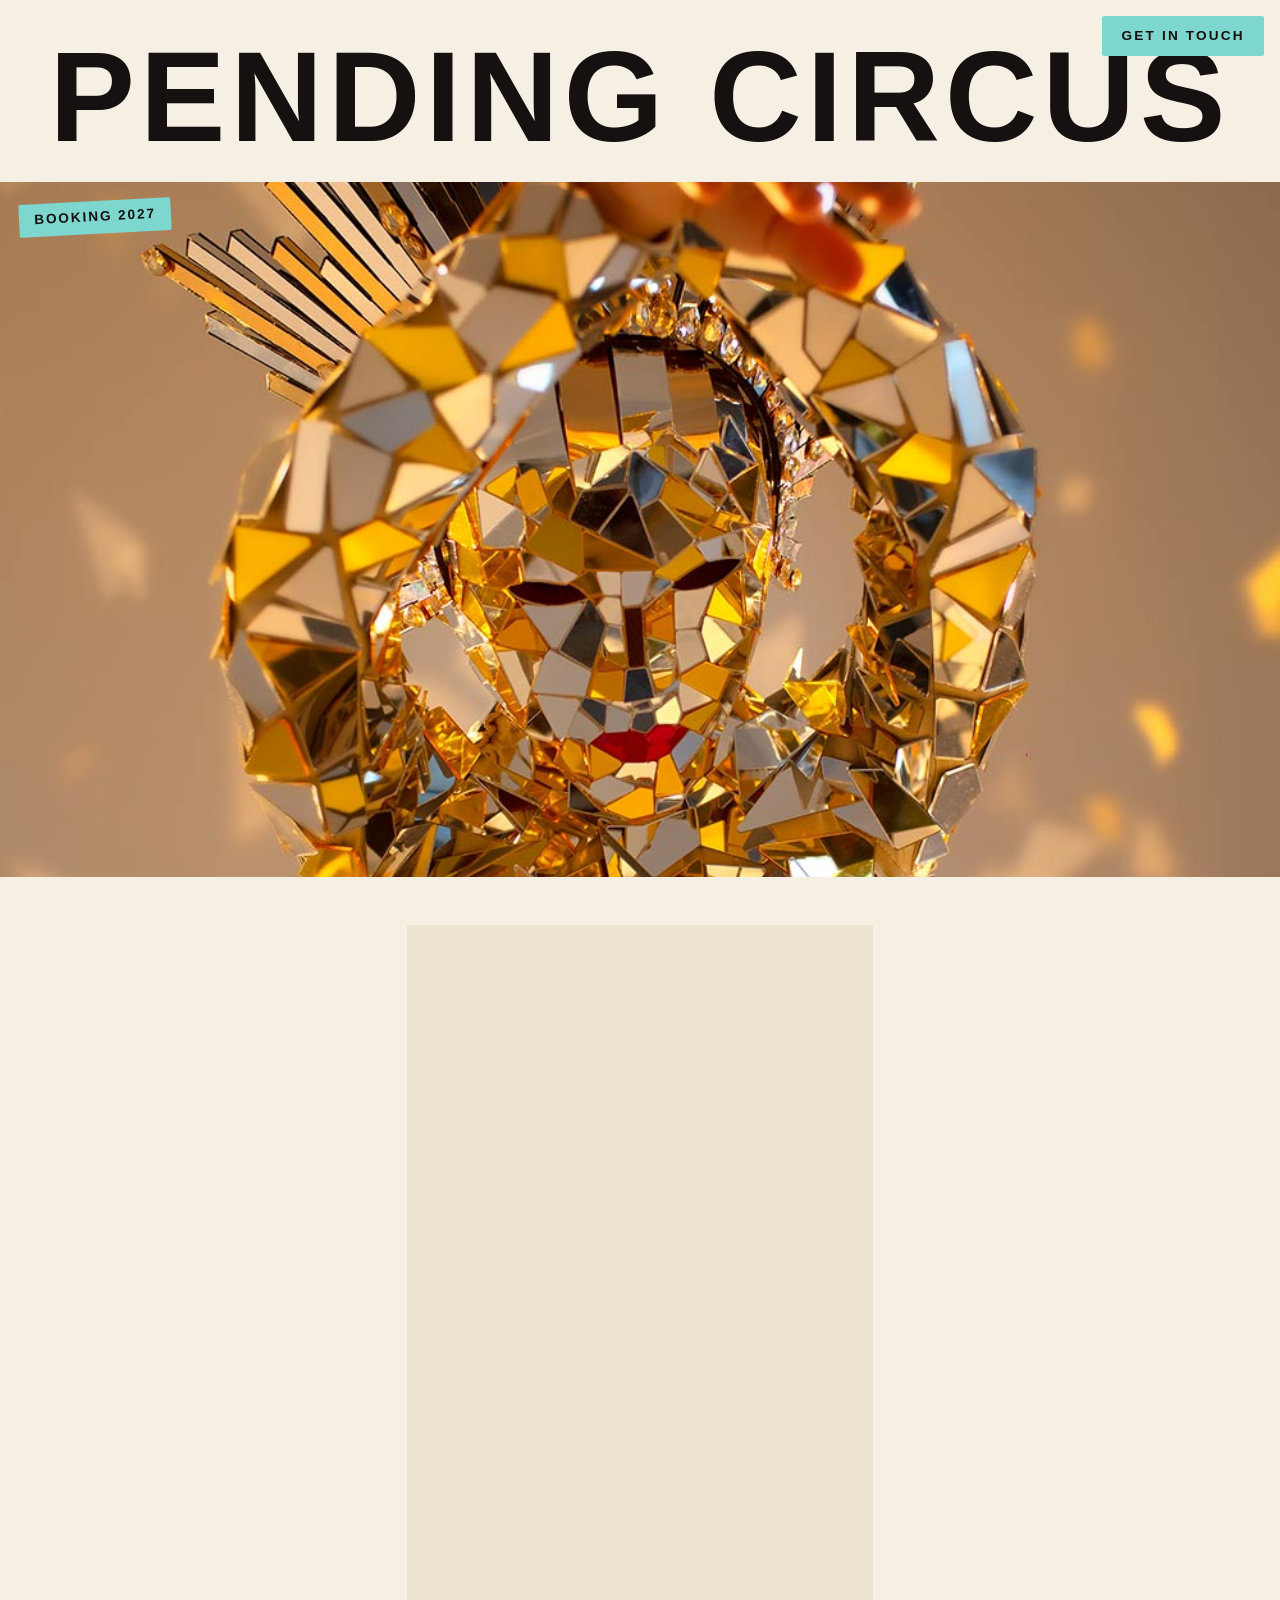
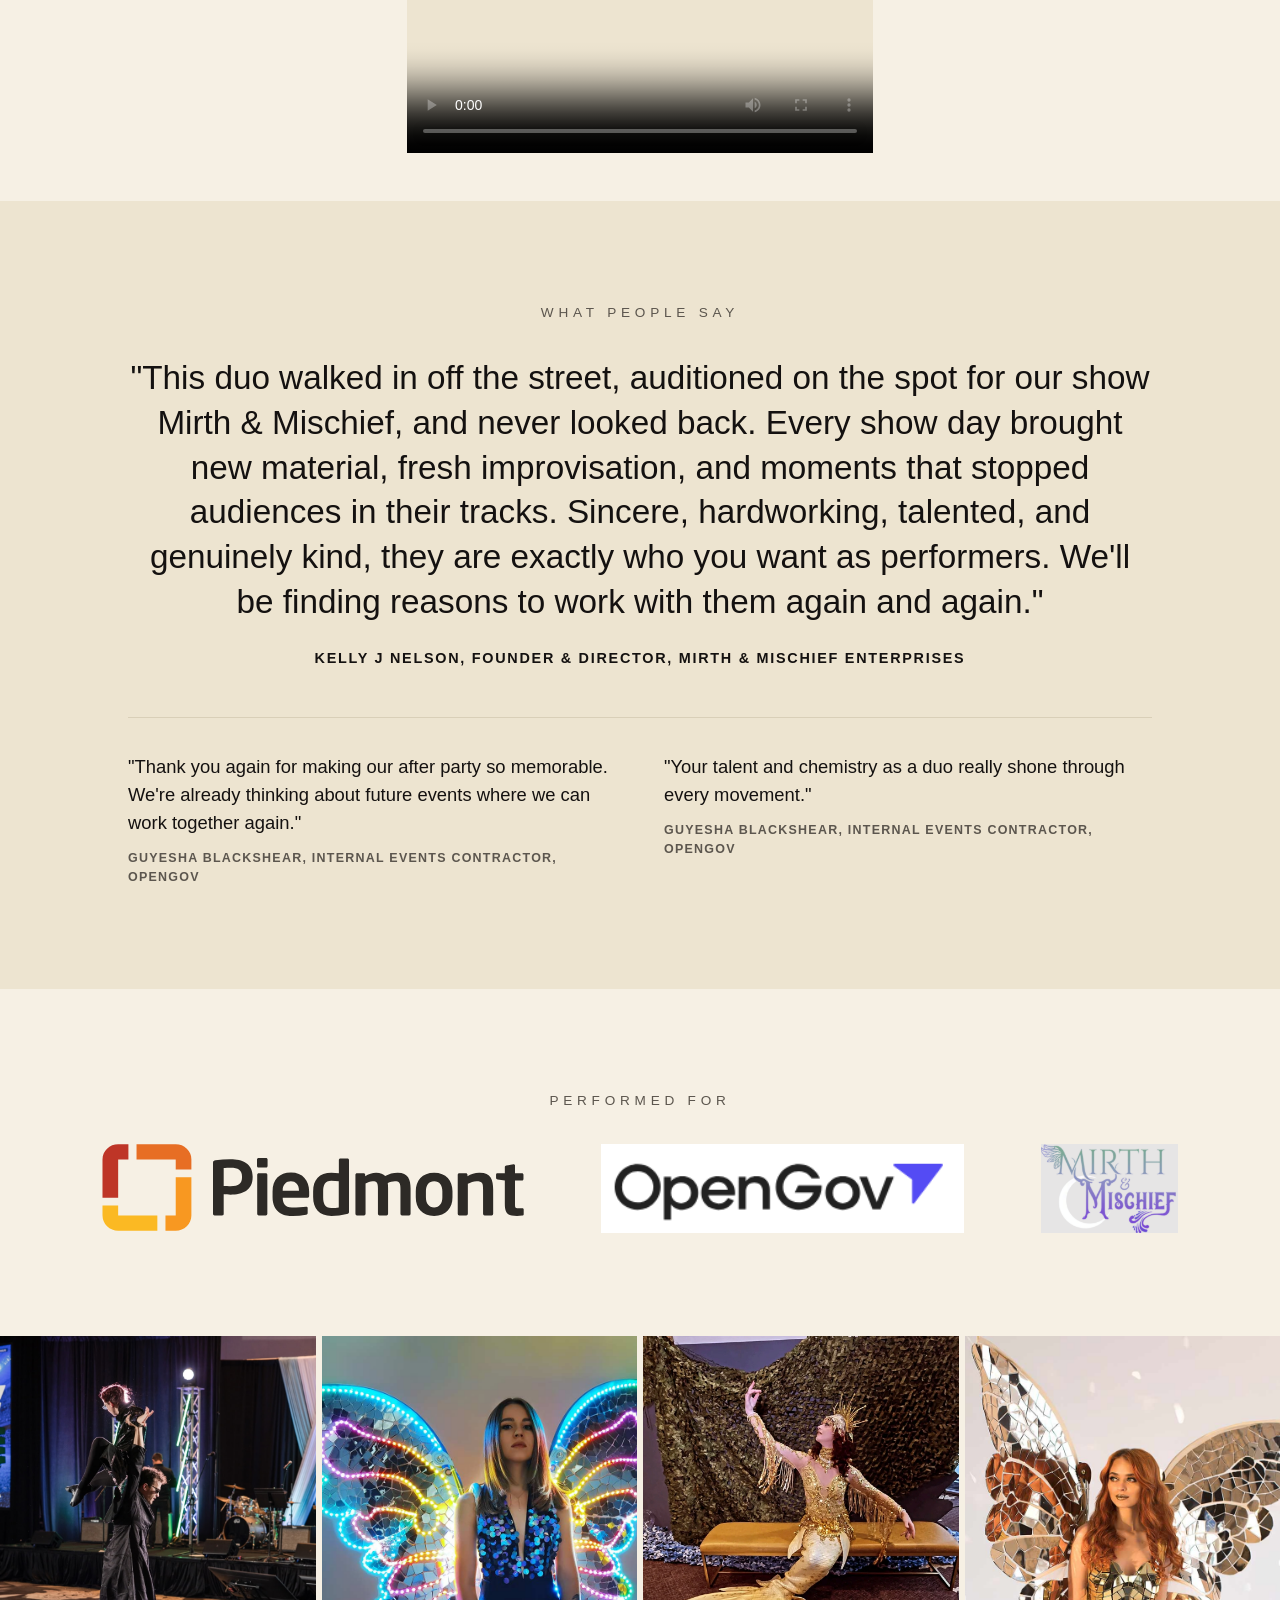
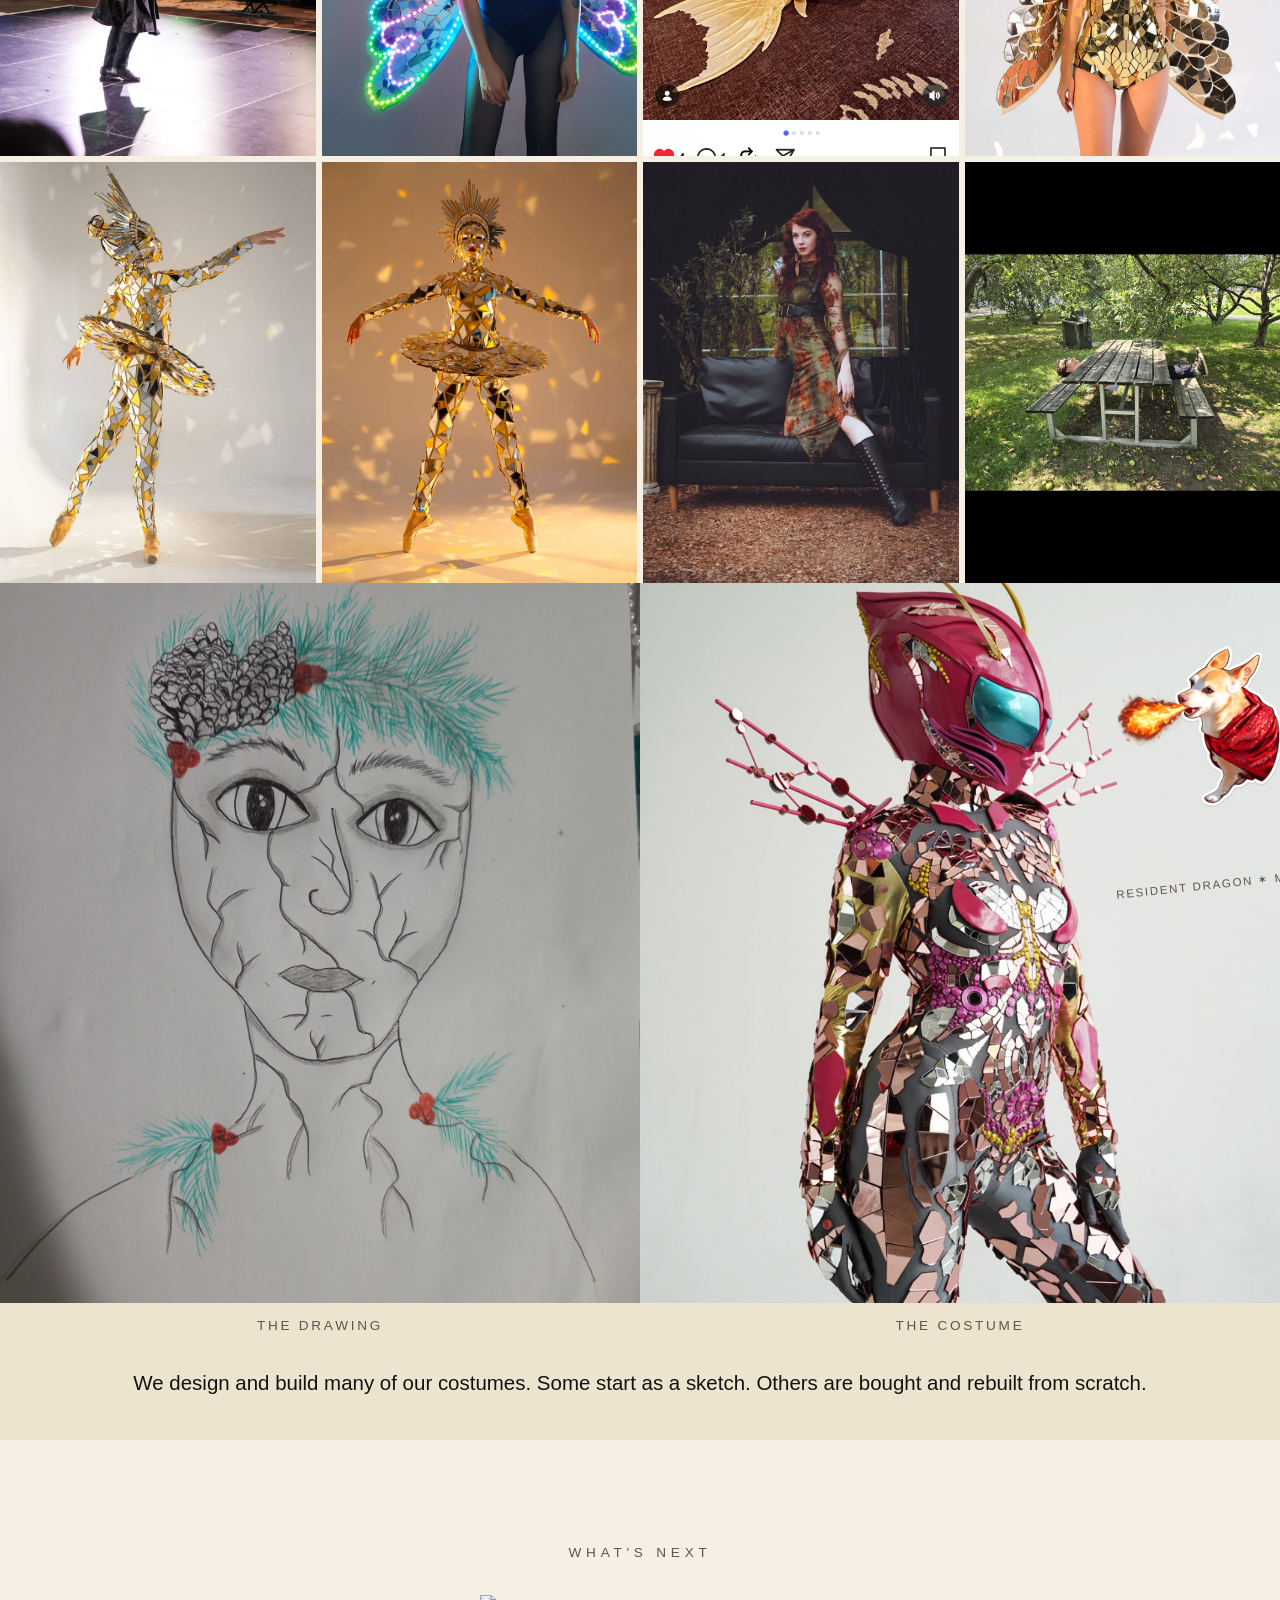
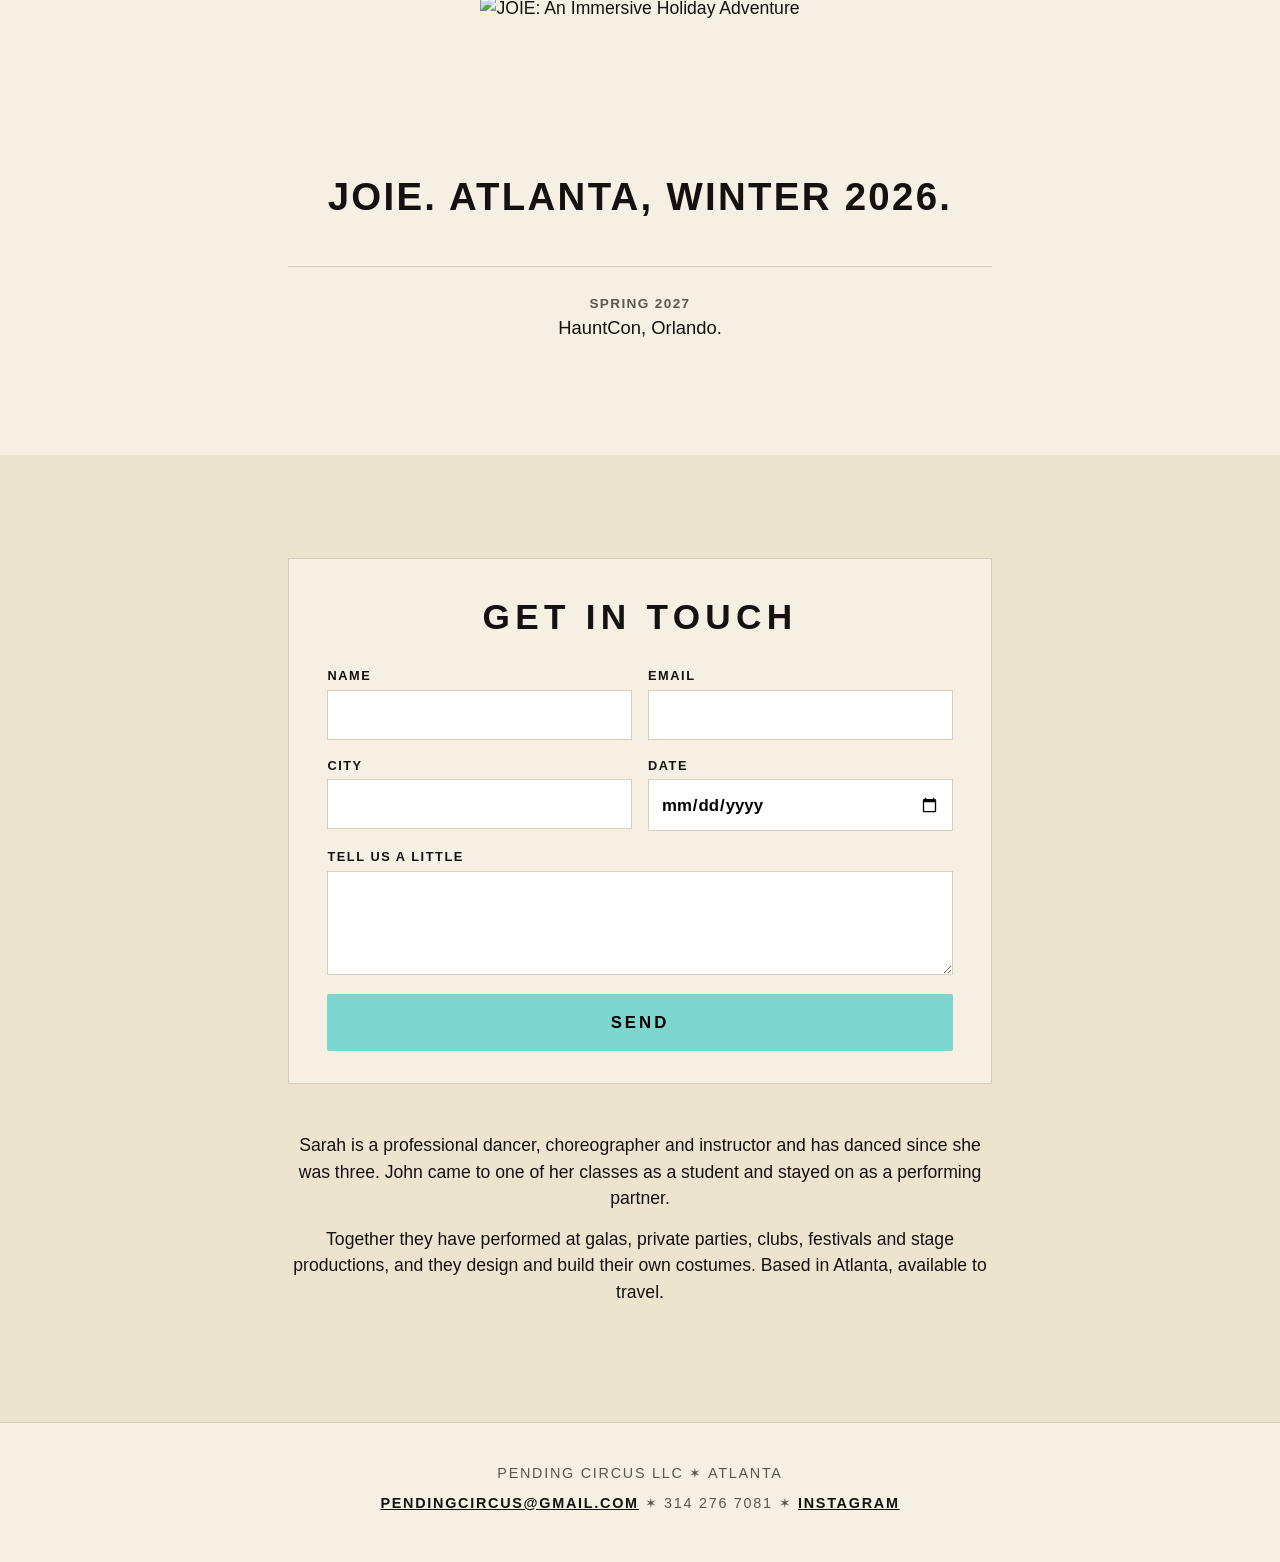
==== index.html @ 5e8f2eba "Add the hero video" ====
<!DOCTYPE html>
<html lang="en">
<head>
  <meta charset="UTF-8" />
  <meta name="viewport" content="width=device-width, initial-scale=1.0" />
  <title>Pending Circus · Atlanta</title>
  <!-- REPLACES index.html at the repo root.
       BEFORE PUSHING:
         1. Save the JOIE logo into media/joie-logo.png (CSP blocks hotlinking). If SVG, change the one <img src>.
         2. INSTAGRAM-HANDLE in the footer is still a placeholder.
         3. media/san-jose-staircase.mp4 is REPLACED by the 3 MB re-encode in this folder. Copy it and staircase-poster.jpg into media/.
         4. When the reel is cut, search CLIP and swap the src and poster.
       Gallery photos are all swappable; fierce-sarah and montreal-table were picked by orientation, not by eye. -->
  <meta name="description" content="Pending Circus. A performance duo in Atlanta." />
  <meta name="theme-color" content="#F6F0E4" />
  <meta http-equiv="Content-Security-Policy" content="default-src 'self'; style-src 'self' 'unsafe-inline' https://fonts.googleapis.com; font-src 'self' https://fonts.gstatic.com; img-src 'self' data:; media-src 'self'; script-src 'self' 'unsafe-inline'; connect-src https://formspree.io; form-action https://formspree.io; frame-ancestors 'none'; base-uri 'self'" />
  <link rel="preconnect" href="https://fonts.googleapis.com" />
  <link rel="preconnect" href="https://fonts.gstatic.com" crossorigin />
  <link rel="stylesheet" href="https://fonts.googleapis.com/css2?family=Oswald:wght@400;500;600;700&display=swap" />
  <style>
    :root{--paper:#F6F0E4;--paper-2:#EDE4D0;--line:#D9CFB8;--ink:#141110;--muted:#5C564E;--teal:#7ED7CF}
    *{box-sizing:border-box;margin:0;padding:0}
    @media (prefers-reduced-motion: reduce){*{animation:none!important;transition:none!important}}
    html{scroll-behavior:smooth;background:var(--paper)}
    @media (prefers-reduced-motion: reduce){html{scroll-behavior:auto}}
    body{background:var(--paper);color:var(--ink);font-family:"Oswald","Arial Narrow",Arial,sans-serif;line-height:1.5;font-size:1.1rem;overflow-x:hidden}
    img,video{max-width:100%;display:block}
    a{color:var(--ink)}
    :focus-visible{outline:3px solid var(--teal);outline-offset:3px}
    .skip-link{position:absolute;left:-9999px;background:var(--ink);color:var(--paper);padding:.7rem 1.2rem;font-weight:600;text-decoration:none;z-index:50}
    .skip-link:focus{left:0;top:0}

    /* one floating button, nothing else on top of the art */
    .topbar{position:fixed;top:1rem;right:1rem;z-index:40}
    .topbar a{display:inline-block;background:var(--teal);color:var(--ink);padding:.6rem 1.2rem;font-size:.85rem;letter-spacing:.16em;text-transform:uppercase;font-weight:700;text-decoration:none;border-radius:2px}
    @media (max-width:640px){.topbar{display:none}body{padding-bottom:3.6rem}}
    .sticky-book{display:none}
    @media (max-width:640px){
      .sticky-book{display:flex;position:fixed;bottom:0;left:0;right:0;z-index:100;background:var(--teal)}
      .sticky-book a{display:block;width:100%;text-align:center;font-weight:700;letter-spacing:.18em;text-transform:uppercase;text-decoration:none;color:var(--ink);padding:.9rem 1rem}
    }

    /* HERO: the name, then one photo filling the rest of the screen */
    .mast{text-align:center;padding:clamp(1.4rem,3vw,2.4rem) 1.25rem clamp(1rem,2vw,1.6rem)}
    .mast h1{font-size:clamp(3rem,10vw,9rem);line-height:.92;font-weight:700;text-transform:uppercase;letter-spacing:.04em}
    .hero{position:relative;height:calc(100svh - clamp(6.5rem,16vw,14rem));min-height:24rem;overflow:hidden}
    .hero img{width:100%;height:100%;object-fit:cover;object-position:center 30%}
    .badge{position:absolute;top:1.2rem;left:1.2rem;background:var(--teal);padding:.4rem .95rem;font-weight:700;letter-spacing:.14em;text-transform:uppercase;font-size:.85rem;transform:rotate(-3deg);border-radius:2px}

    /* clip under the hero: portrait video, centered, screen height */
    .clip{padding:clamp(1.5rem,4vw,3rem) 1.25rem;background:var(--paper);display:flex;justify-content:center}
    .clip video{display:block;width:min(100%,calc(92svh * 0.5625));aspect-ratio:9/16;background:var(--paper-2)}

    /* every section is a poster: full width, big padding, its own color */
    section{padding:clamp(3.5rem,8vw,7rem) clamp(1.25rem,5vw,5rem)}
    .kicker{display:block;text-align:center;font-size:.85rem;letter-spacing:.35em;text-transform:uppercase;color:var(--muted);margin-bottom:2rem}

    /* QUOTE WALL */
    .quotes{background:var(--paper-2)}
    .big-q{max-width:64rem;margin:0 auto;text-align:center}
    .big-q p{font-size:clamp(1.35rem,2.6vw,2.2rem);line-height:1.35;font-weight:500}
    .big-q cite{display:block;margin-top:1.4rem;font-style:normal;font-weight:700;letter-spacing:.12em;text-transform:uppercase;font-size:.9rem}
    .small-q{display:grid;gap:2rem;max-width:64rem;margin:3rem auto 0;padding-top:2.2rem;border-top:1px solid var(--line)}
    @media (min-width:760px){.small-q{grid-template-columns:1fr 1fr;gap:3rem}}
    .small-q blockquote p{font-size:1.15rem;line-height:1.5}
    .small-q cite{display:block;margin-top:.8rem;font-style:normal;font-weight:700;letter-spacing:.1em;text-transform:uppercase;font-size:.78rem;color:var(--muted)}

    /* PERFORMED FOR */
    .logos{background:var(--paper);text-align:center}
    .logos-row{display:flex;justify-content:center;align-items:center;flex-wrap:wrap;gap:clamp(2rem,6vw,6rem)}
    .logos-row img{height:clamp(3.5rem,7vw,6.5rem);width:auto}

    /* PHOTOS: edge to edge */
    .photos{padding:0;background:var(--paper)}
    .grid{display:grid;grid-template-columns:repeat(2,1fr);gap:6px}
    @media (min-width:760px){.grid{grid-template-columns:repeat(4,1fr)}}
    .grid img{width:100%;aspect-ratio:3/4;object-fit:cover}

    /* Finley peeking in from the right edge */
    .peek{position:relative;height:0;overflow:visible;pointer-events:none;z-index:5}
    .peek-inner{position:absolute;right:0;top:-1rem;width:clamp(8rem,16vw,15rem);transform:translateX(62%) rotate(14deg);transition:transform .7s cubic-bezier(.2,.8,.3,1)}
    .peek.is-in .peek-inner{transform:translateX(12%) rotate(-6deg)}
    @media (prefers-reduced-motion: reduce){.peek-inner{transform:translateX(12%) rotate(-6deg)}}
    .peek img{width:100%}
    .peek-cap{font-size:.72rem;letter-spacing:.15em;text-transform:uppercase;color:var(--muted);text-align:right;padding-right:.4rem;white-space:nowrap;margin-top:.2rem}

    /* COSTUMES: two panels edge to edge */
    .make{padding:0;background:var(--paper-2)}
    .make-pair{display:grid;grid-template-columns:1fr}
    @media (min-width:760px){.make-pair{grid-template-columns:1fr 1fr}}
    .make-pair figure{display:flex;flex-direction:column}
    .make-pair img{width:100%;height:min(80svh,54rem);object-fit:cover}
    .make-pair figcaption{padding:.8rem 1.2rem;font-size:.85rem;letter-spacing:.2em;text-transform:uppercase;color:var(--muted);text-align:center}
    .make-note{text-align:center;padding:1.2rem clamp(1.25rem,5vw,5rem) 2.6rem;font-size:clamp(1.05rem,1.6vw,1.35rem)}

    /* NEXT: teal poster */
    .next{background:var(--paper);text-align:center}
    .feat{display:inline-flex;flex-direction:column;align-items:center;gap:1.2rem;text-decoration:none}
    .feat img{height:clamp(5rem,12vw,10rem);width:auto}
    .feat span{font-size:clamp(1.4rem,3vw,2.4rem);font-weight:600;letter-spacing:.06em;text-transform:uppercase}
    .feat:hover span{text-decoration:underline;text-underline-offset:6px}
    .next ul{list-style:none;max-width:44rem;margin:2.5rem auto 0;border-top:1px solid var(--line);padding-top:1rem}
    .next li{padding:.7rem 0;border-bottom:1px dotted var(--line);font-size:1.15rem}
    .next li:last-child{border-bottom:none}
    .next li b{letter-spacing:.1em;text-transform:uppercase;font-size:.85rem;color:var(--muted);display:block}

    /* CONTACT */
    .contact{background:var(--paper-2)}
    .book-form{max-width:44rem;margin:0 auto;background:var(--paper);border:1px solid var(--line);padding:2rem clamp(1.2rem,3vw,2.4rem)}
    .book-form h2{text-align:center;font-size:clamp(1.5rem,3vw,2.2rem);text-transform:uppercase;letter-spacing:.15em;margin-bottom:1.4rem}
    .fgrid{display:grid;grid-template-columns:1fr 1fr;gap:1rem}
    .fgrid label{display:flex;flex-direction:column;gap:.3rem;font-size:.8rem;letter-spacing:.12em;text-transform:uppercase;font-weight:600}
    .fgrid .full{grid-column:1/-1}
    .fgrid input,.fgrid textarea{font:inherit;font-size:1.05rem;letter-spacing:normal;text-transform:none;border:1px solid var(--line);background:#fff;padding:.7rem .75rem}
    .fgrid textarea{min-height:6.5rem;resize:vertical}
    .fbtn{margin-top:1.2rem;width:100%;cursor:pointer;background:var(--teal);border:0;font:inherit;font-weight:700;letter-spacing:.18em;text-transform:uppercase;padding:1rem;font-size:1.05rem;border-radius:2px}
    .fbtn:hover{background:#63C9C0}
    .form-thankyou{text-align:center;font-size:1.15rem;padding:1.6rem 0}
    @media (max-width:32rem){.fgrid{grid-template-columns:1fr}}
    .about{max-width:44rem;margin:3rem auto 0;text-align:center;font-size:1.1rem}
    .about p{margin-bottom:.9rem}

    footer{background:var(--paper);color:var(--muted);padding:2.5rem 1.25rem 3rem;text-align:center;font-size:.9rem;letter-spacing:.12em;text-transform:uppercase;border-top:1px solid var(--line)}
    footer a{color:var(--ink);font-weight:700}
    footer p + p{margin-top:.5rem}
  </style>
</head>
<body id="top">
  <a href="#main-content" class="skip-link">Skip to main content</a>
  <div class="topbar"><a href="#contact">Get In Touch</a></div>

  <main id="main-content">
    <header class="mast">
      <h1>Pending Circus</h1>
    </header>
    <div class="hero">
      <img src="media/mirror-suit-example.jpg" alt="Mirror suit walkaround costume" loading="eager" decoding="async" fetchpriority="high" />
      <span class="badge">Booking 2027</span>
    </div>

    <!-- CLIP. Stand-in until the reel is cut. When media/reel.mp4 exists, swap the src and poster here.
         This clip is a portrait phone video, so it sits centered at screen height. A landscape reel
         will fill the width instead: change .clip video to width:100%;aspect-ratio:16/9. -->
    <section class="clip" aria-label="Performance clip">
      <video src="media/san-jose-staircase.mp4" poster="media/staircase-poster.jpg" controls playsinline preload="metadata" aria-label="Sarah and John performing on a staircase"></video>
    </section>

    <section class="quotes" aria-label="What people say">
      <span class="kicker">What people say</span>
      <blockquote class="big-q">
        <p>"This duo walked in off the street, auditioned on the spot for our show Mirth &amp; Mischief, and never looked back. Every show day brought new material, fresh improvisation, and moments that stopped audiences in their tracks. Sincere, hardworking, talented, and genuinely kind, they are exactly who you want as performers. We'll be finding reasons to work with them again and again."</p>
        <cite>Kelly J Nelson, Founder &amp; Director, Mirth &amp; Mischief Enterprises</cite>
      </blockquote>
      <div class="small-q">
        <blockquote>
          <p>"Thank you again for making our after party so memorable. We're already thinking about future events where we can work together again."</p>
          <cite>Guyesha Blackshear, Internal Events Contractor, OpenGov</cite>
        </blockquote>
        <blockquote>
          <p>"Your talent and chemistry as a duo really shone through every movement."</p>
          <cite>Guyesha Blackshear, Internal Events Contractor, OpenGov</cite>
        </blockquote>
      </div>
    </section>

    <section class="logos" aria-label="Places we have performed">
      <span class="kicker">Performed for</span>
      <div class="logos-row">
        <img src="media/logo-piedmont.svg" alt="Piedmont" />
        <img src="media/open-gov.png" alt="OpenGov" />
        <img src="media/mirth-and-mischief.png" alt="Mirth and Mischief" />
      </div>
    </section>

    <section class="photos" aria-label="Photos">
      <div class="grid">
        <img src="media/matrix-lift-pic.jpg" alt="Sarah and John performing a partner lift" loading="eager" decoding="async" />
        <img src="media/led-butterfly.jpg" alt="LED butterfly wings at night" loading="lazy" decoding="async" />
        <img src="media/mermaid.jpg" alt="Mermaid character" loading="lazy" decoding="async" />
        <img src="media/butterfly-wings.jpg" alt="Handmade butterfly wings" loading="lazy" decoding="async" />
        <img src="media/designer-ballerina-costume.jpg" alt="Designer ballerina costume" loading="lazy" decoding="async" />
        <img src="media/royal-ballet-dancer.jpg" alt="Dance portrait" loading="lazy" decoding="async" />
        <img src="media/fierce-sarah.jpg" alt="Character portrait" loading="lazy" decoding="async" />
        <img src="media/montreal-table.jpg" alt="Performance in Montreal" loading="lazy" decoding="async" />
      </div>
    </section>

    <div class="peek" aria-hidden="true">
      <div class="peek-inner">
        <img src="media/finley-fire.png" alt="" loading="lazy" decoding="async" />
        <p class="peek-cap">Resident Dragon ✶ Mildly Dramatic</p>
      </div>
    </div>

    <section class="make" aria-label="Costumes we make">
      <div class="make-pair">
        <figure>
          <img src="media/costume-sketch.jpg" alt="Construction drawing for a character costume, drawn before the build" loading="lazy" decoding="async" />
          <figcaption>The drawing</figcaption>
        </figure>
        <figure>
          <img src="media/pink-dragonfly-costume.jpg" alt="The finished pink dragonfly costume" loading="lazy" decoding="async" />
          <figcaption>The costume</figcaption>
        </figure>
      </div>
      <p class="make-note">We design and build many of our costumes. Some start as a sketch. Others are bought and rebuilt from scratch.</p>
    </section>

    <section class="next" aria-labelledby="next-h">
      <span class="kicker" id="next-h">What's next</span>
      <a class="feat" href="https://joie2026.com" target="_blank" rel="noreferrer">
        <img src="media/joie-logo.png" alt="JOIE: An Immersive Holiday Adventure" />
        <span>JOIE. Atlanta, Winter 2026.</span>
      </a>
      <ul>
        <li><b>Spring 2027</b>HauntCon, Orlando.</li>
      </ul>
    </section>

    <section class="contact" id="contact" aria-label="Get in touch">
      <form class="book-form" id="contact-form" action="https://formspree.io/f/mlgaplok" method="POST" novalidate>
        <h2>Get In Touch</h2>
        <div class="fgrid">
          <label><span>Name</span><input type="text" name="name" autocomplete="name" /></label>
          <label><span>Email</span><input type="email" name="email" autocomplete="email" inputmode="email" /></label>
          <label><span>City</span><input type="text" name="city" autocomplete="address-level2" /></label>
          <label><span>Date</span><input type="date" name="date" /></label>
          <label class="full"><span>Tell us a little</span><textarea name="details"></textarea></label>
        </div>
        <button type="submit" class="fbtn">Send</button>
      </form>
      <div class="about">
        <p>Sarah is a professional dancer, choreographer and instructor and has danced since she was three. John came to one of her classes as a student and stayed on as a performing partner.</p>
        <p>Together they have performed at galas, private parties, clubs, festivals and stage productions, and they design and build their own costumes. Based in Atlanta, available to travel.</p>
      </div>
    </section>
  </main>

  <footer>
    <p>Pending Circus LLC ✶ Atlanta</p>
    <p>
      <a href="mailto:pendingcircus@gmail.com">pendingcircus@gmail.com</a> ✶
      314 276 7081 ✶
      <a href="https://instagram.com/INSTAGRAM-HANDLE" target="_blank" rel="noreferrer">Instagram</a>
    </p>
  </footer>

  <div class="sticky-book" aria-label="Get in touch">
    <a href="#contact">Get In Touch</a>
  </div>

  <script>
    (function () {
      var peek = document.querySelector('.peek');
      if (peek && 'IntersectionObserver' in window) {
        var io = new IntersectionObserver(function (entries) {
          entries.forEach(function (e) { if (e.isIntersecting) { peek.classList.add('is-in'); io.disconnect(); } });
        }, { threshold: 0.1 });
        io.observe(peek);
      } else if (peek) {
        peek.classList.add('is-in');
      }
    })();

    (function () {
      var form = document.getElementById('contact-form');
      if (!form) return;
      form.addEventListener('submit', function (e) {
        e.preventDefault();
        var btn = form.querySelector('button[type="submit"]');
        btn.disabled = true;
        btn.textContent = 'Sending\u2026';
        fetch(form.action, { method: 'POST', body: new FormData(form), headers: { 'Accept': 'application/json' } })
          .then(function (res) {
            if (res.ok) {
              form.innerHTML = '<div class="form-thankyou"><p>Thank you! We\'ll be in touch soon.</p></div>';
            } else {
              btn.disabled = false; btn.textContent = 'Send';
              alert('Something went wrong. Please email us at pendingcircus@gmail.com');
            }
          }).catch(function () {
            btn.disabled = false; btn.textContent = 'Send';
            alert('Something went wrong. Please email us at pendingcircus@gmail.com');
          });
      });
    })();
  </script>
</body>
</html>
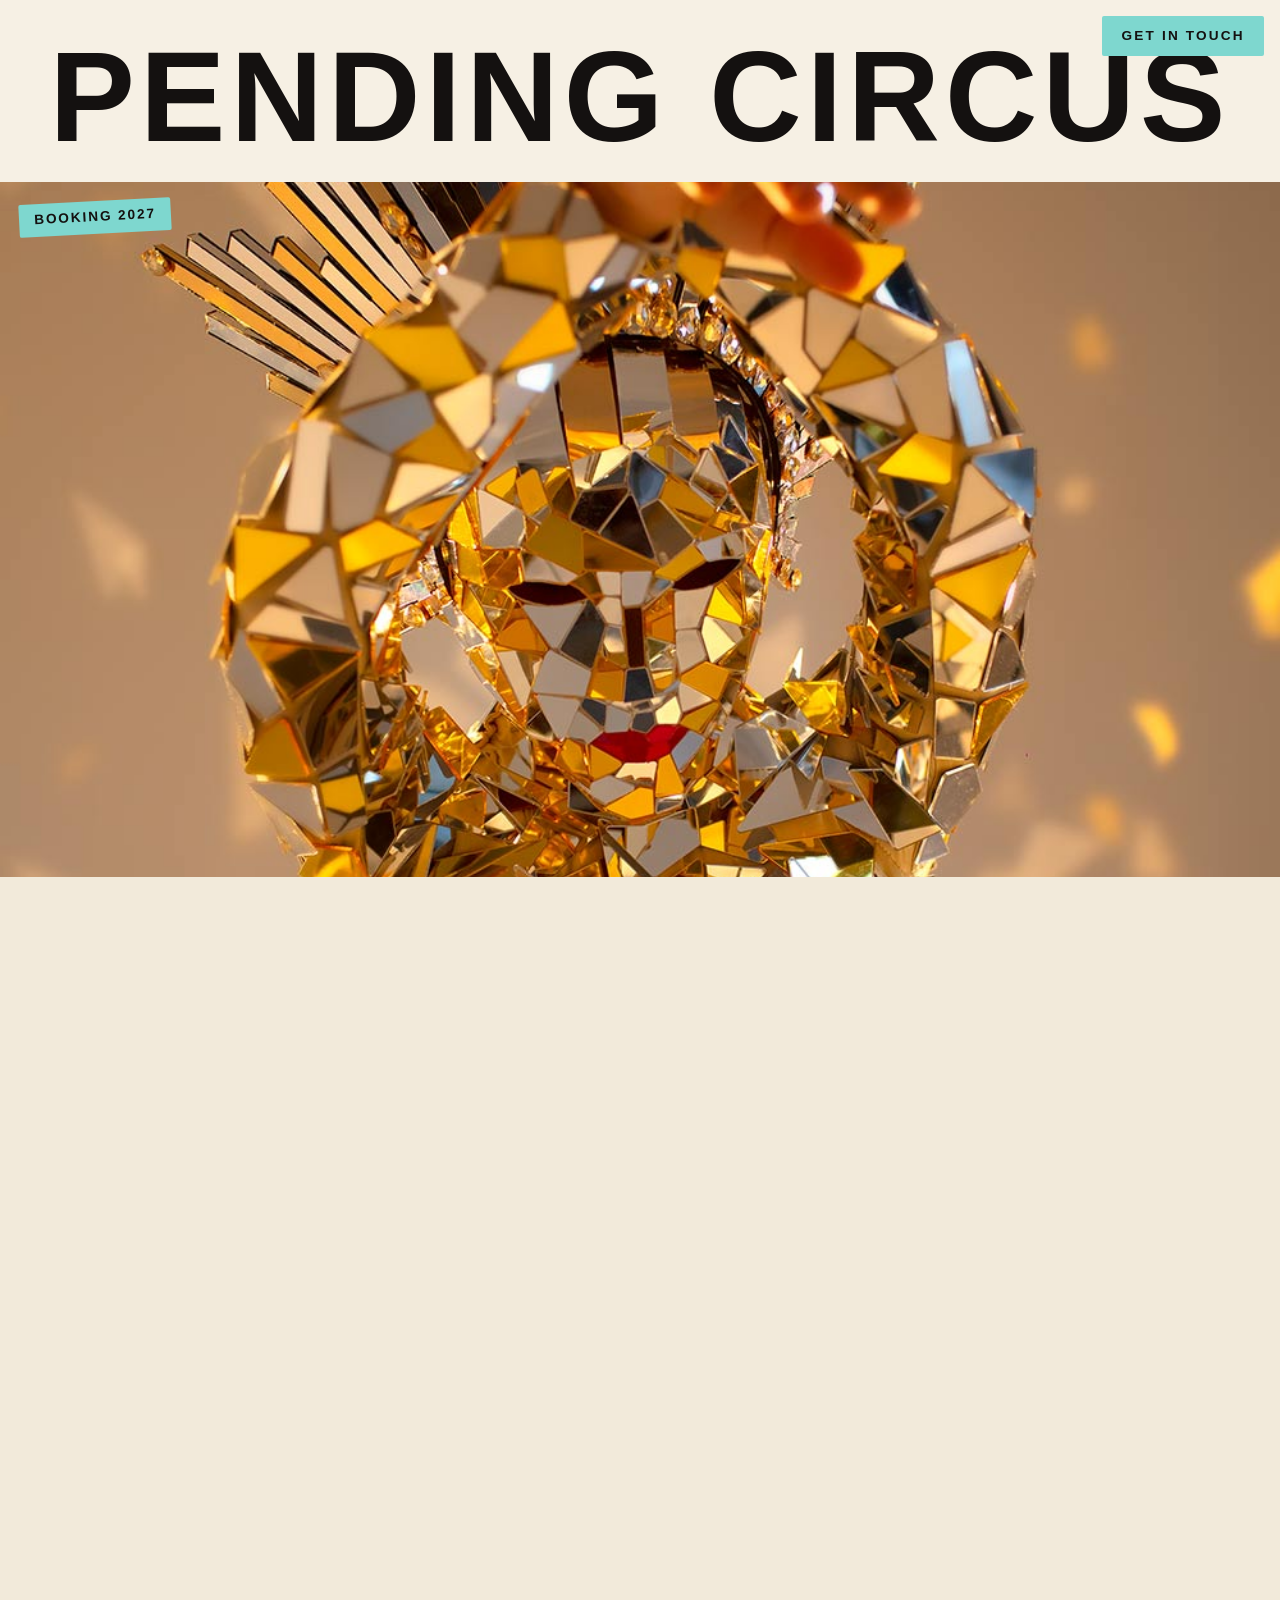
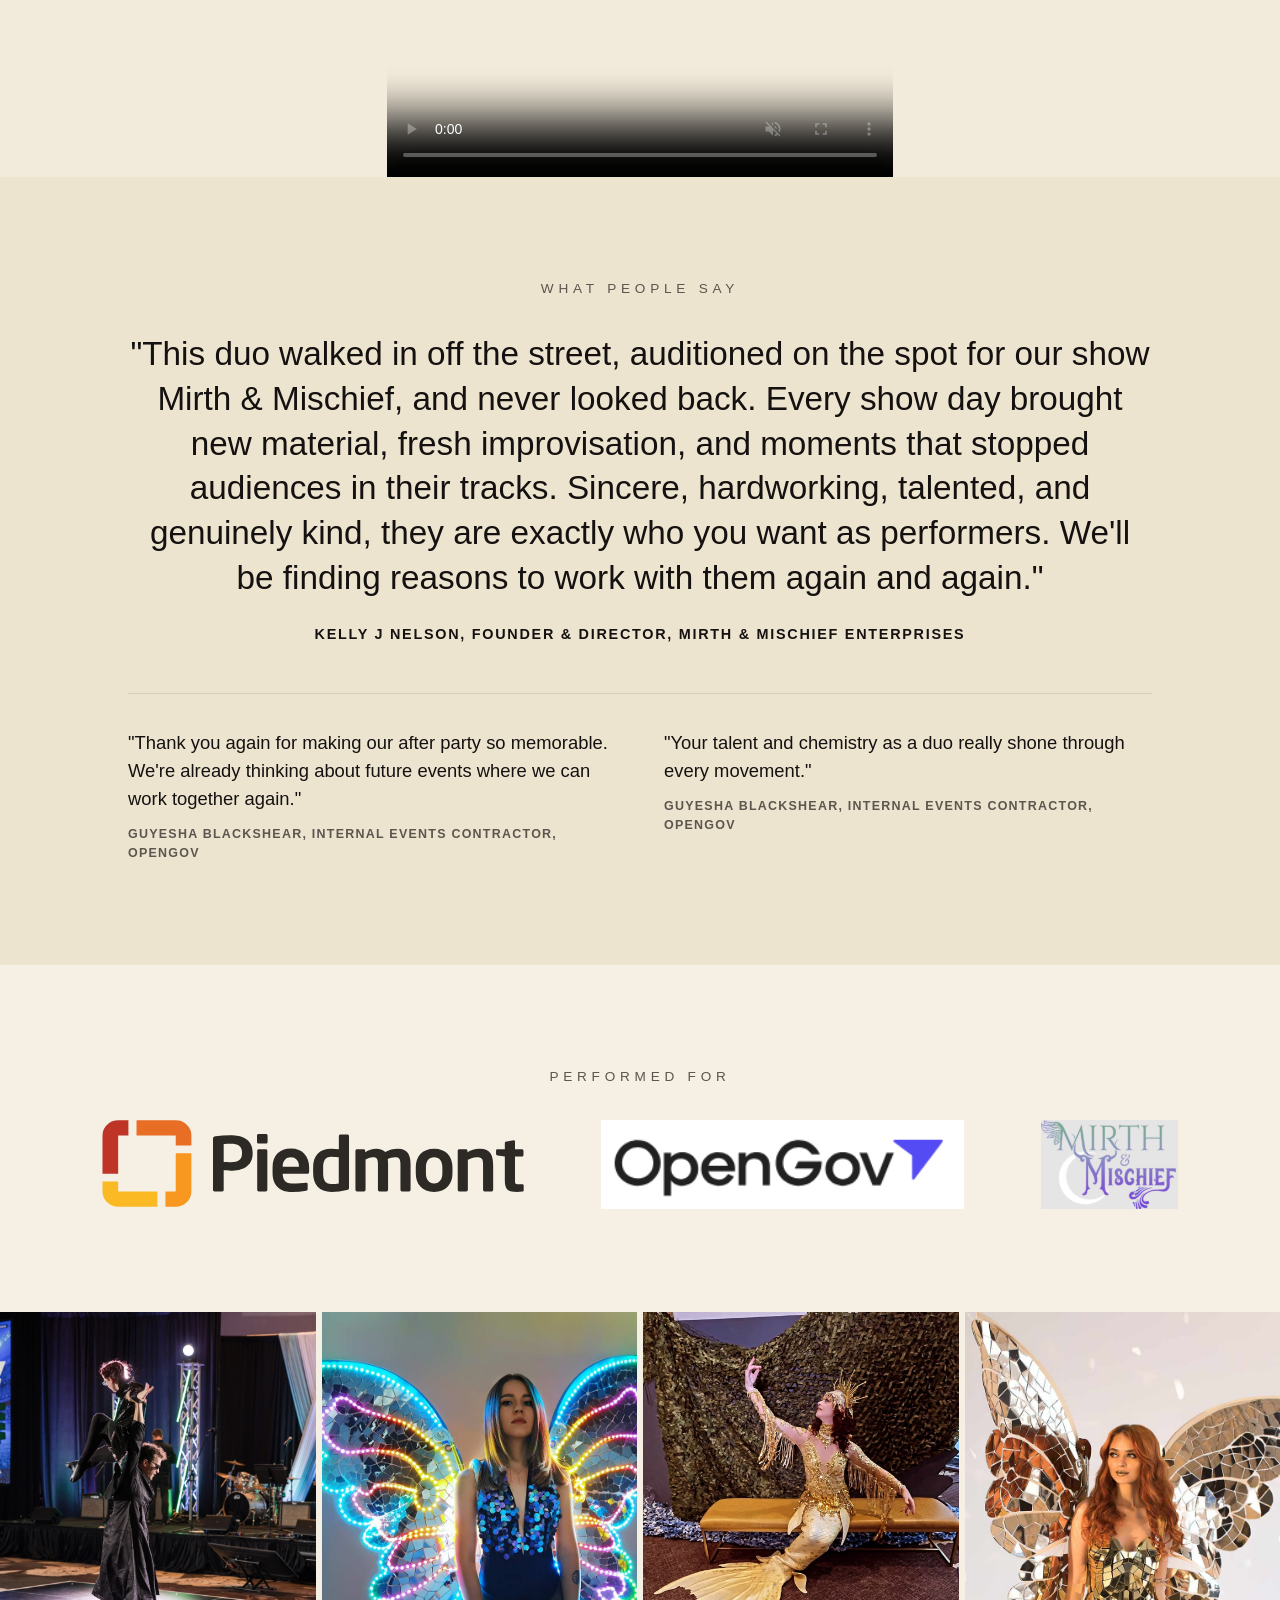
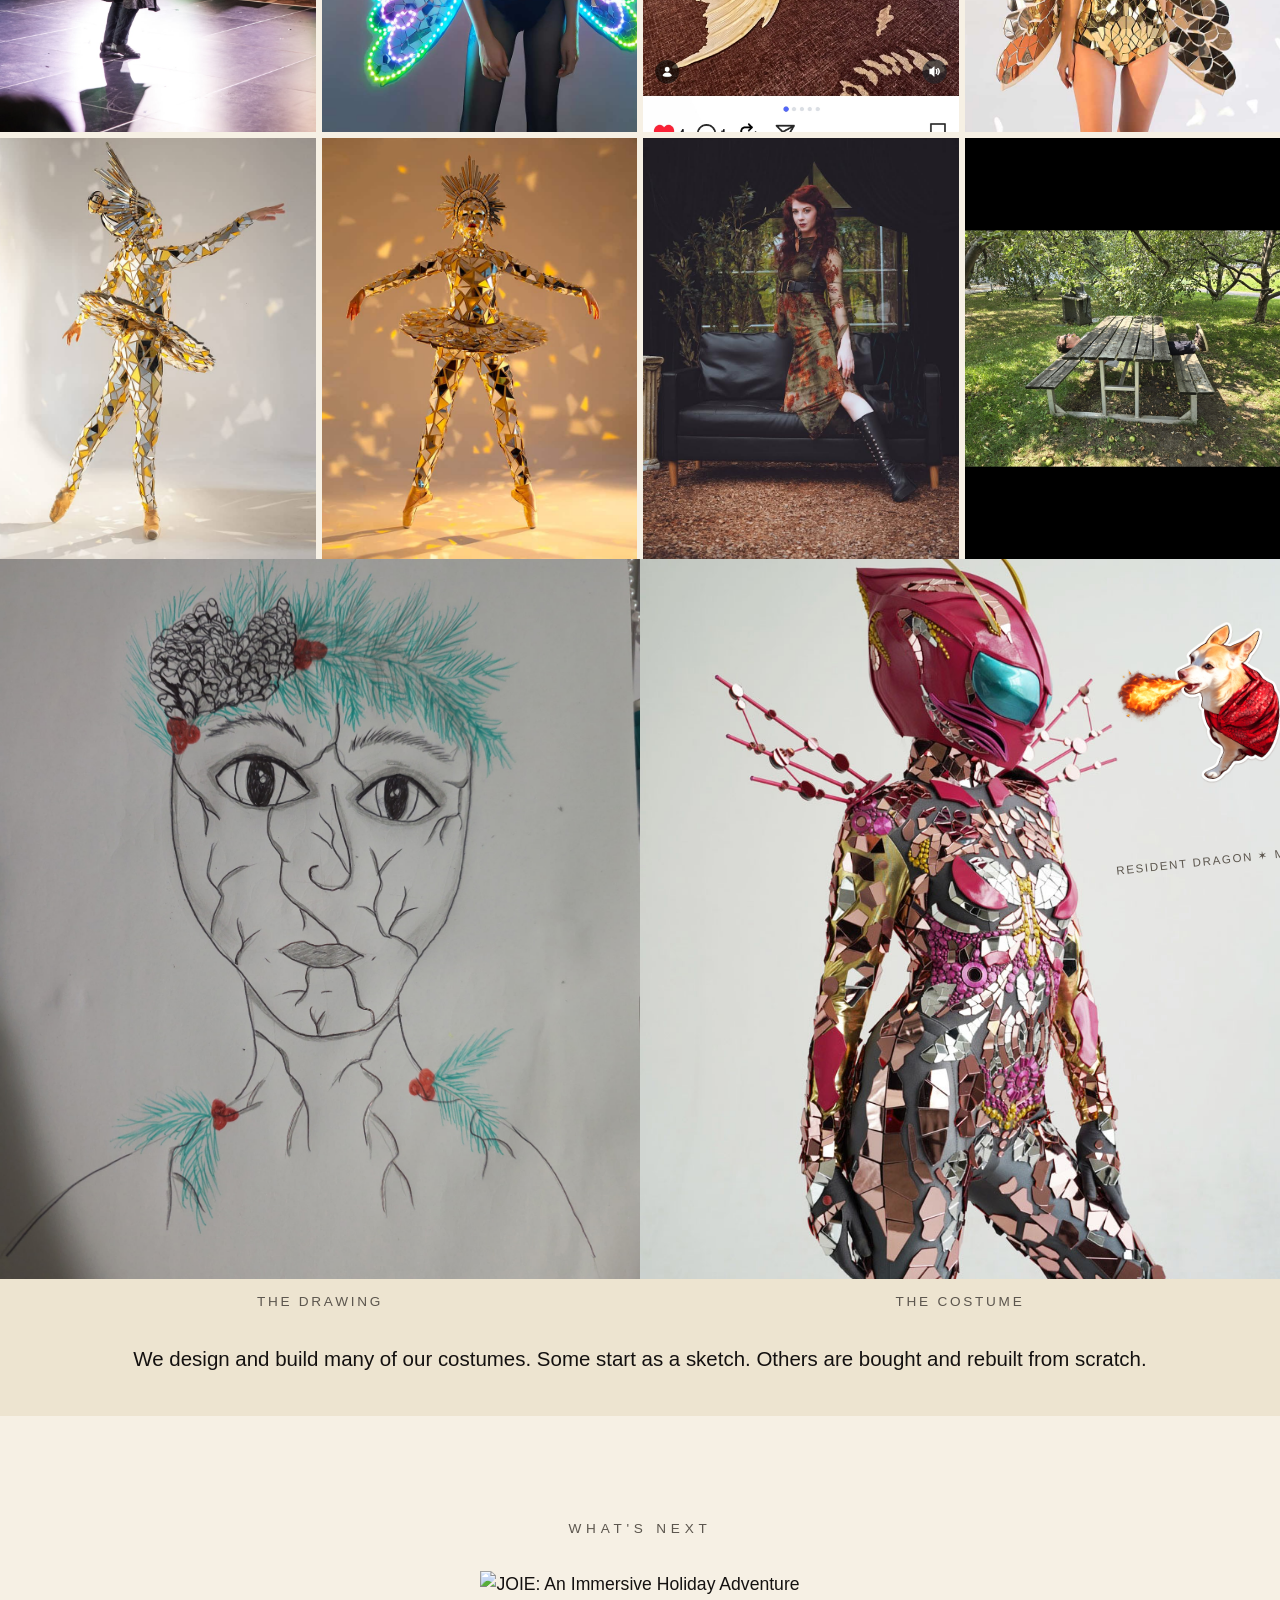
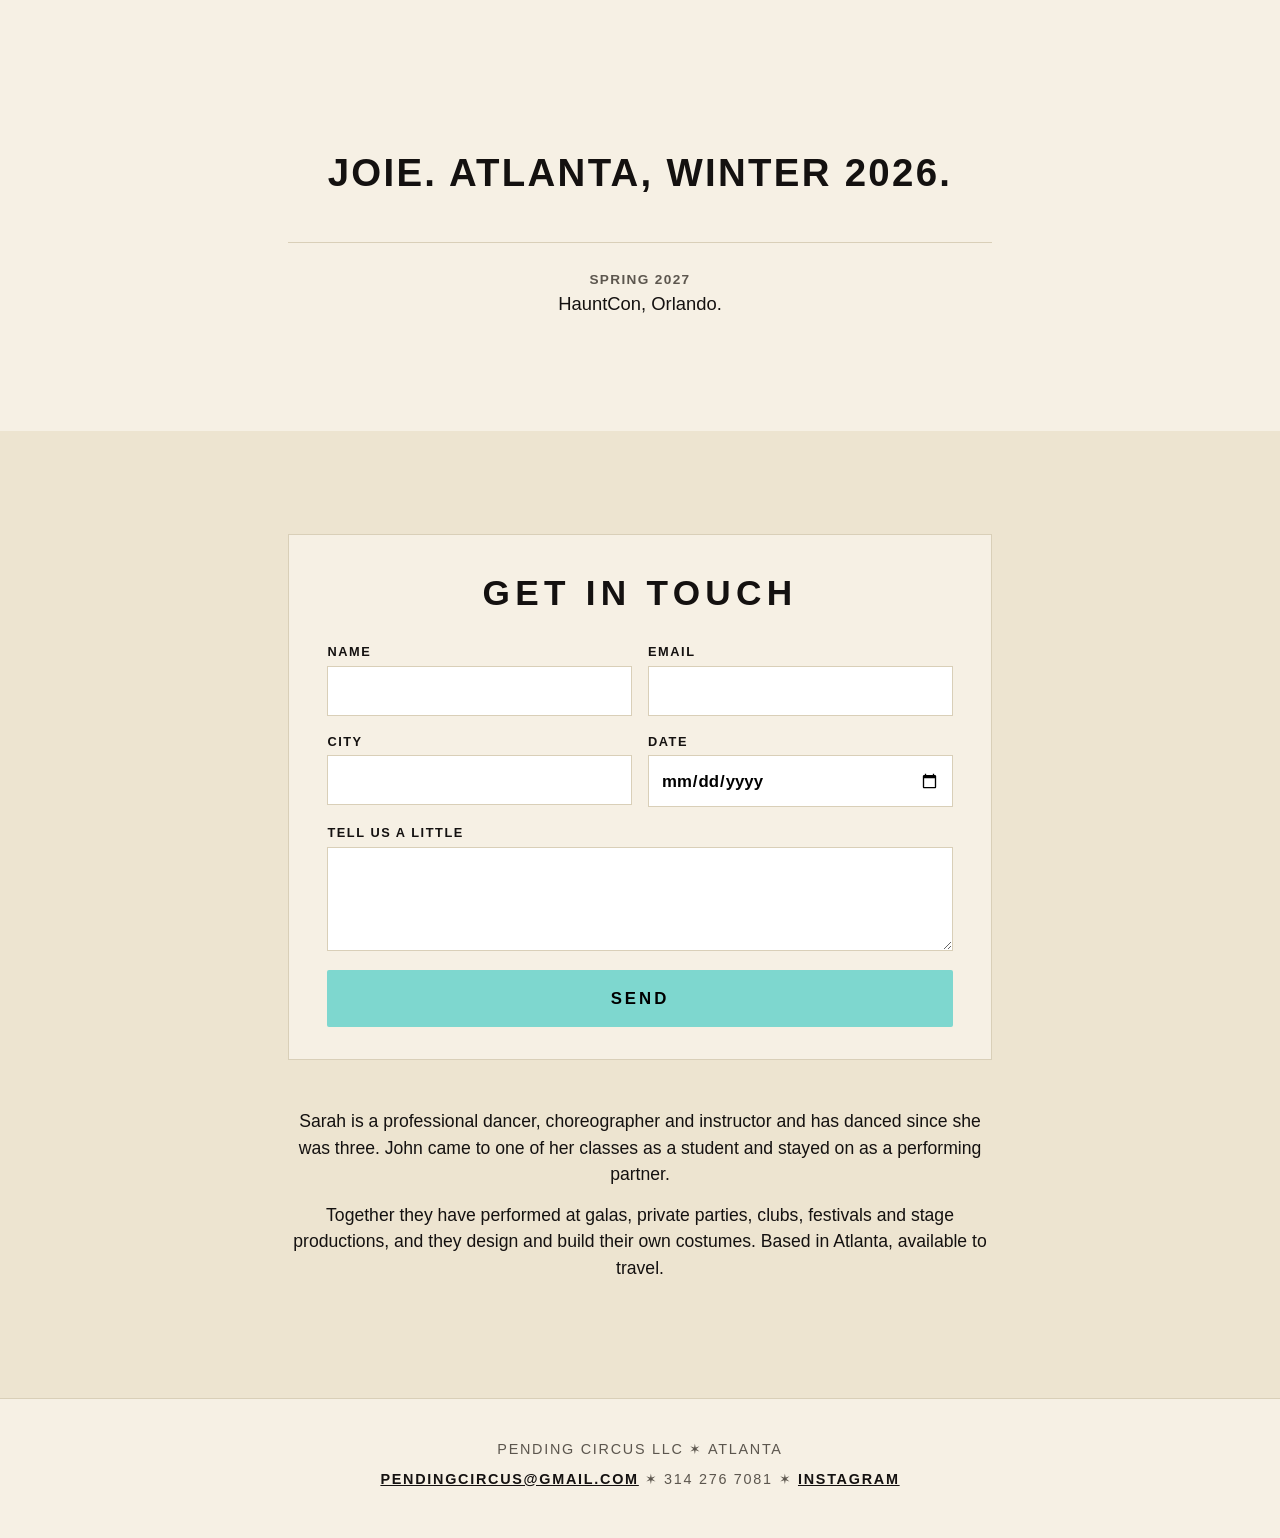
==== commit 8dec9db6: "Make video auto play" ====
--- a/index.html
+++ b/index.html
@@ -47,9 +47,12 @@
     .hero img{width:100%;height:100%;object-fit:cover;object-position:center 30%}
     .badge{position:absolute;top:1.2rem;left:1.2rem;background:var(--teal);padding:.4rem .95rem;font-weight:700;letter-spacing:.14em;text-transform:uppercase;font-size:.85rem;transform:rotate(-3deg);border-radius:2px}
 
-    /* clip under the hero: portrait video, centered, screen height */
-    .clip{padding:clamp(1.5rem,4vw,3rem) 1.25rem;background:var(--paper);display:flex;justify-content:center}
-    .clip video{display:block;width:min(100%,calc(92svh * 0.5625));aspect-ratio:9/16;background:var(--paper-2)}
+    /* clip under the hero: full bleed, the vertical video centered over a blurred copy of itself */
+    .clip{position:relative;height:min(100svh,64rem);overflow:hidden;background:var(--paper-2);display:flex;justify-content:center;align-items:center;padding:0}
+    .clip-bg{position:absolute;inset:0;width:100%;height:100%;object-fit:cover;filter:blur(36px) saturate(.85);transform:scale(1.25);opacity:.55}
+    .clip::after{content:"";position:absolute;inset:0;background:var(--paper);opacity:.45;pointer-events:none}
+    .clip-fg{position:relative;z-index:1;display:block;height:100%;width:auto;max-width:100%;aspect-ratio:9/16;object-fit:cover}
+    @media (max-width:760px){.clip{height:auto}.clip-bg,.clip::after{display:none}.clip-fg{width:100%;height:auto}}
 
     /* every section is a poster: full width, big padding, its own color */
     section{padding:clamp(3.5rem,8vw,7rem) clamp(1.25rem,5vw,5rem)}
@@ -138,11 +141,12 @@
       <span class="badge">Booking 2027</span>
     </div>
 
-    <!-- CLIP. Stand-in until the reel is cut. When media/reel.mp4 exists, swap the src and poster here.
-         This clip is a portrait phone video, so it sits centered at screen height. A landscape reel
-         will fill the width instead: change .clip video to width:100%;aspect-ratio:16/9. -->
+    <!-- CLIP. Stand-in until the reel is cut. When media/reel.mp4 exists, swap the src in BOTH video tags and the poster.
+         The clip is portrait, so it plays centered over a blurred copy of itself that fills the width.
+         A landscape reel fills the width on its own: delete the .clip-bg video and set .clip-fg to width:100%;height:auto;aspect-ratio:16/9. -->
     <section class="clip" aria-label="Performance clip">
-      <video src="media/san-jose-staircase.mp4" poster="media/staircase-poster.jpg" controls playsinline preload="metadata" aria-label="Sarah and John performing on a staircase"></video>
+      <video class="clip-bg" src="media/san-jose-staircase.mp4" autoplay muted loop playsinline preload="auto" aria-hidden="true" tabindex="-1"></video>
+      <video class="clip-fg" src="media/san-jose-staircase.mp4" poster="media/staircase-poster.jpg" autoplay muted loop playsinline controls preload="auto" aria-label="Sarah and John performing on a staircase"></video>
     </section>
 
     <section class="quotes" aria-label="What people say">
@@ -250,6 +254,14 @@
   </div>
 
   <script>
+    (function () {
+      if (!window.matchMedia('(prefers-reduced-motion: reduce)').matches) return;
+      document.querySelectorAll('.clip video').forEach(function (v) {
+        v.removeAttribute('autoplay'); v.removeAttribute('loop'); v.pause();
+      });
+      var bg = document.querySelector('.clip-bg'); if (bg) bg.style.display = 'none';
+    })();
+
     (function () {
       var peek = document.querySelector('.peek');
       if (peek && 'IntersectionObserver' in window) {
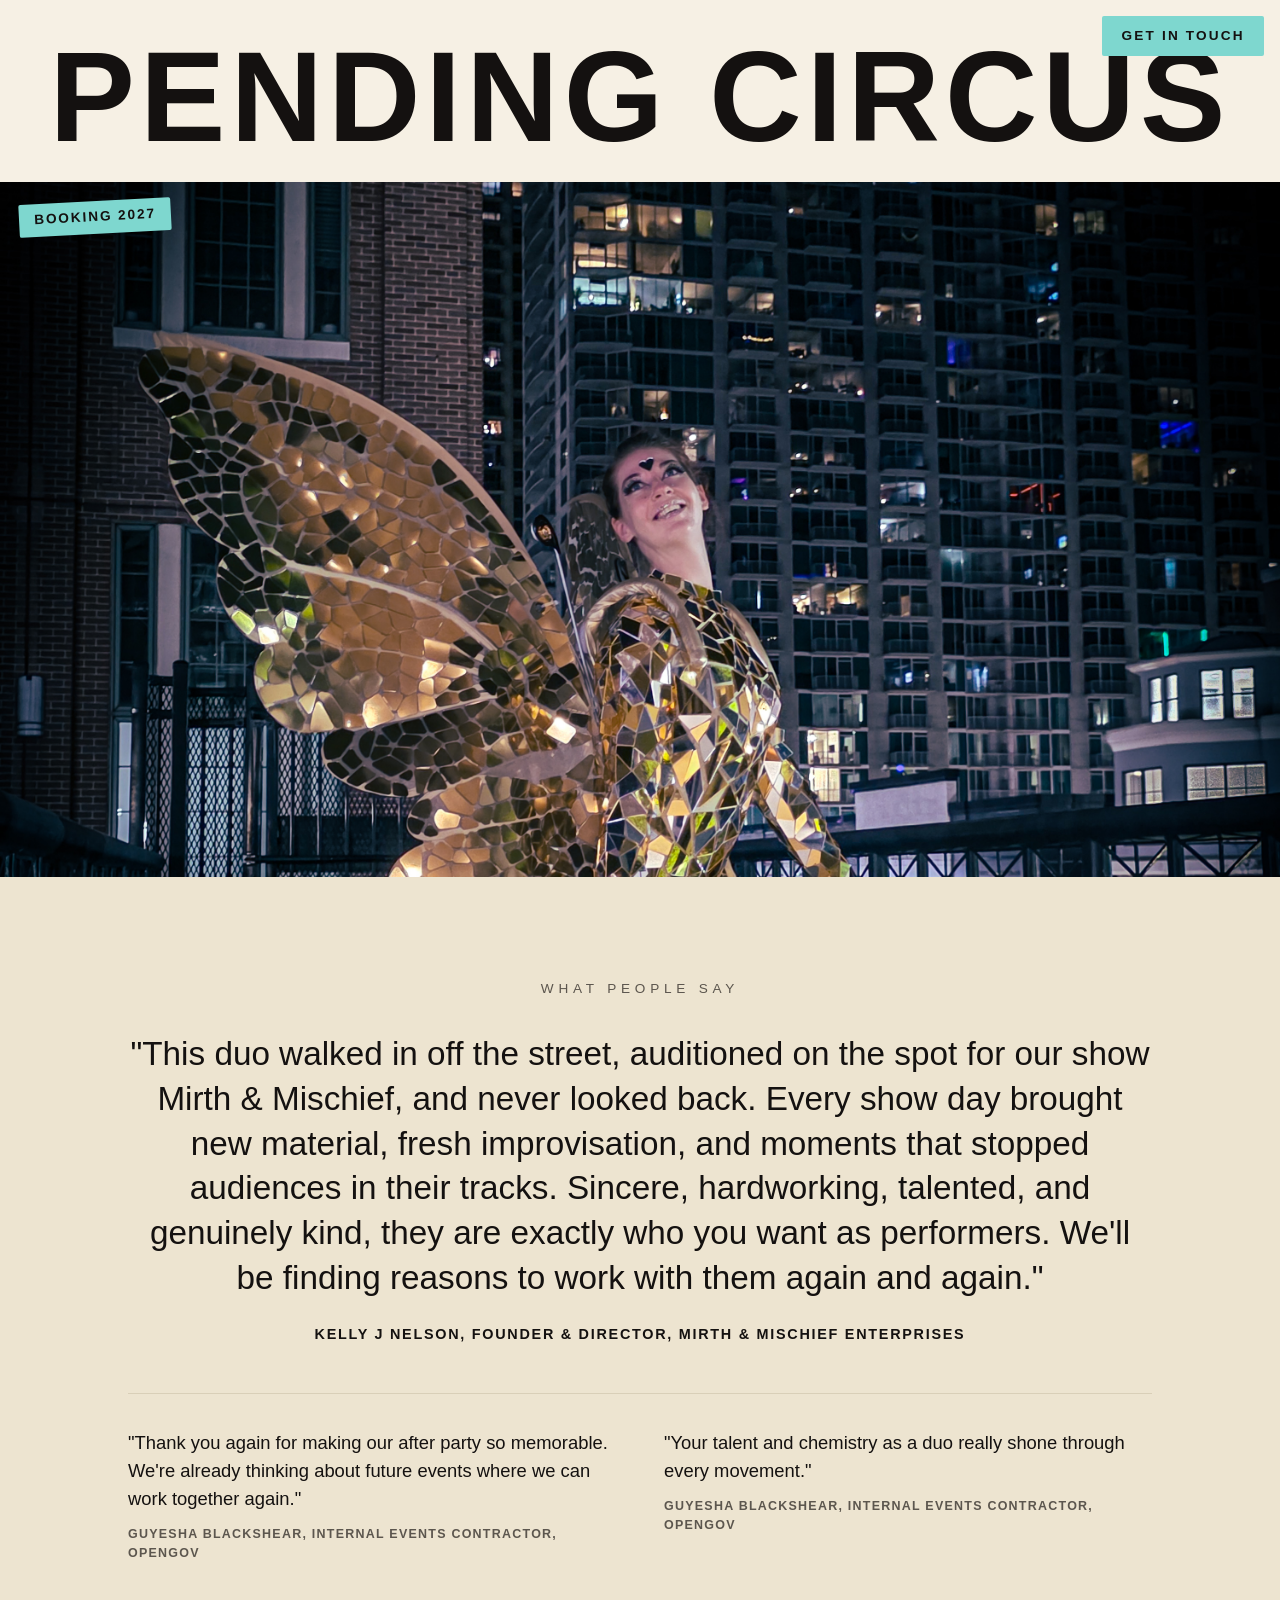
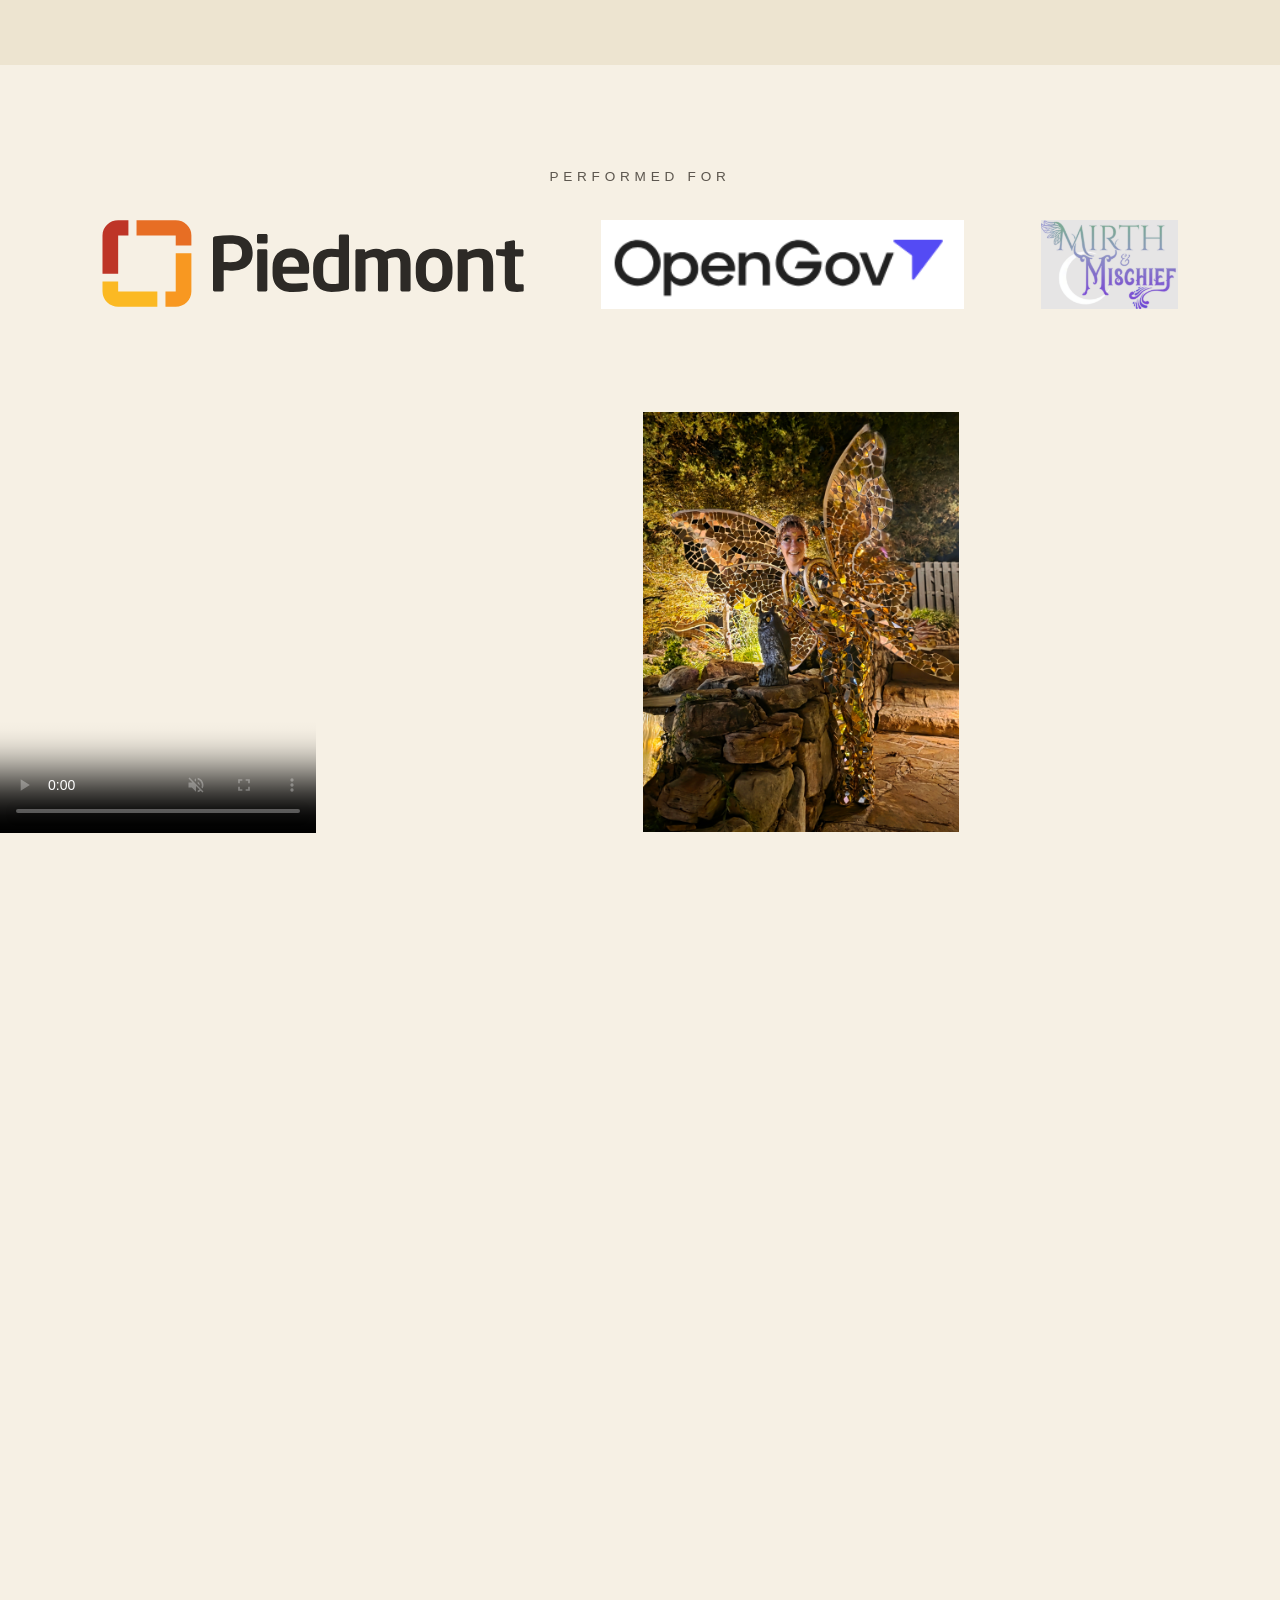
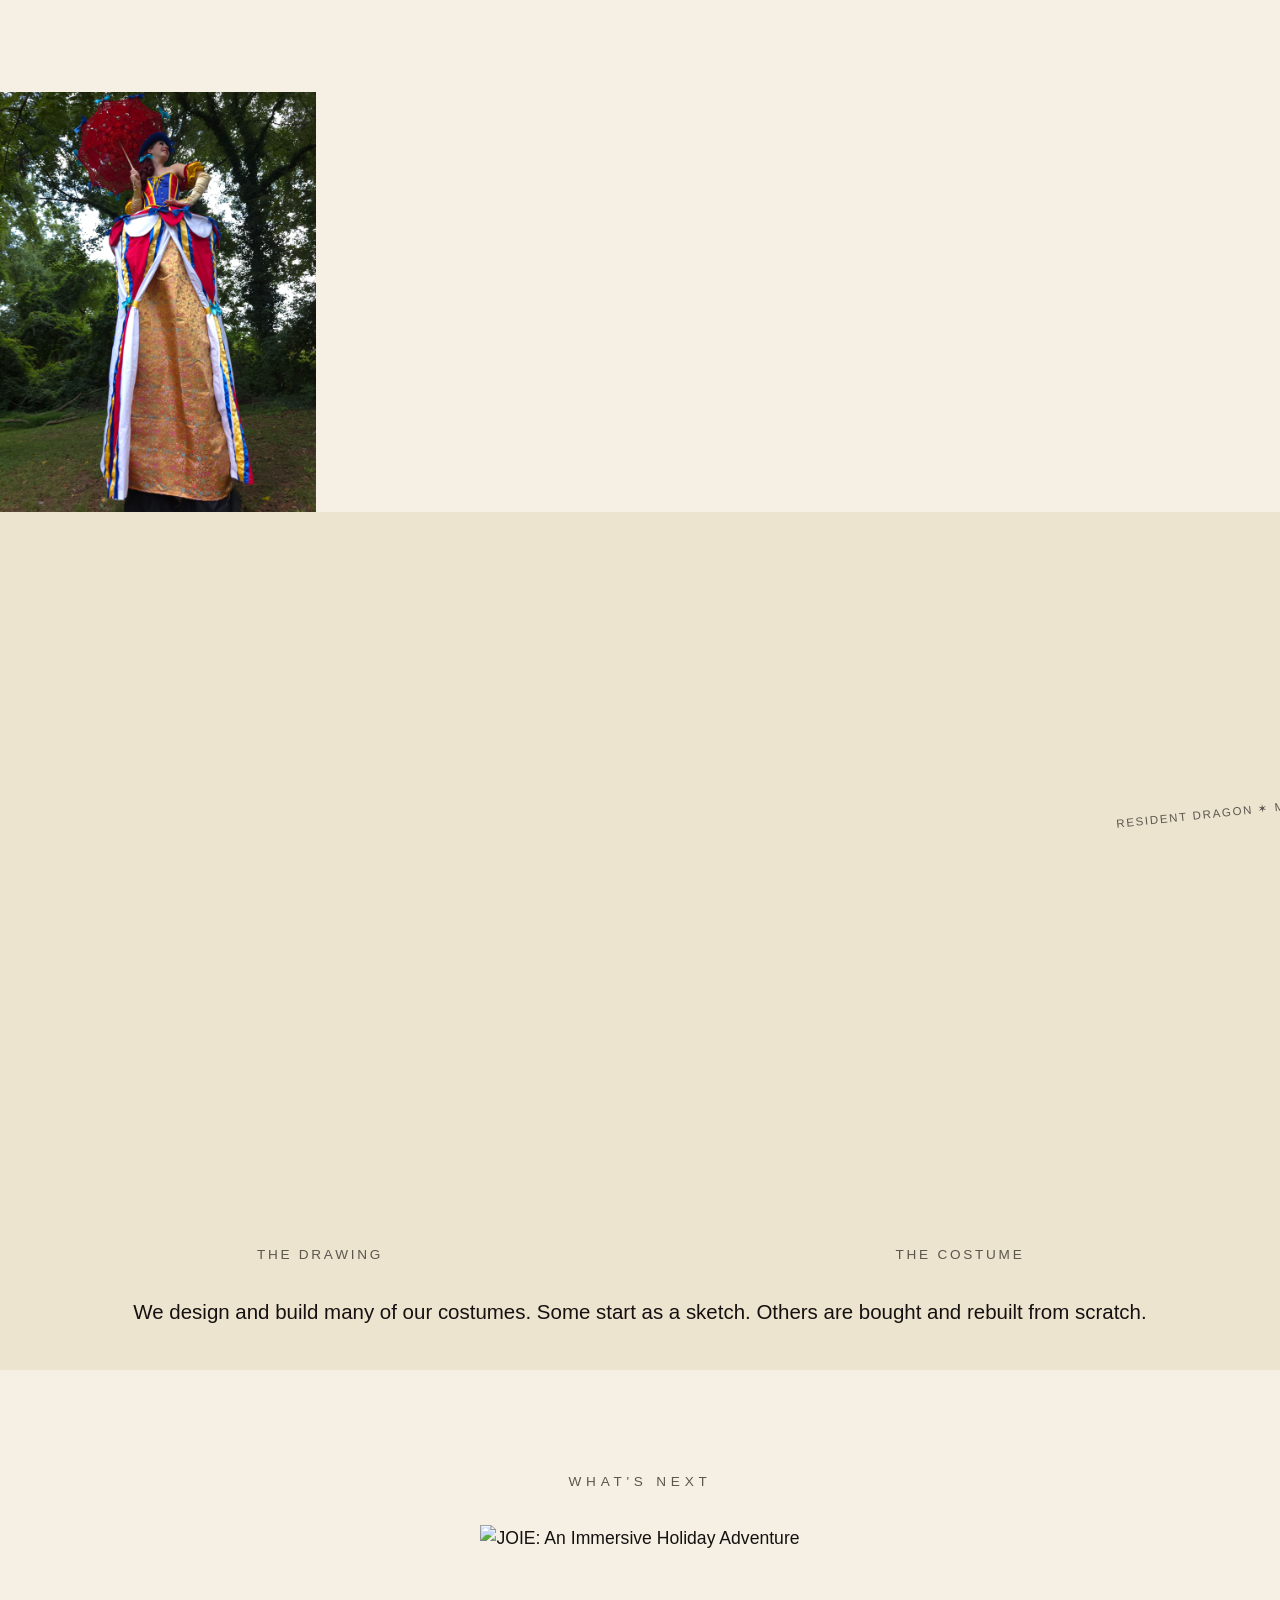
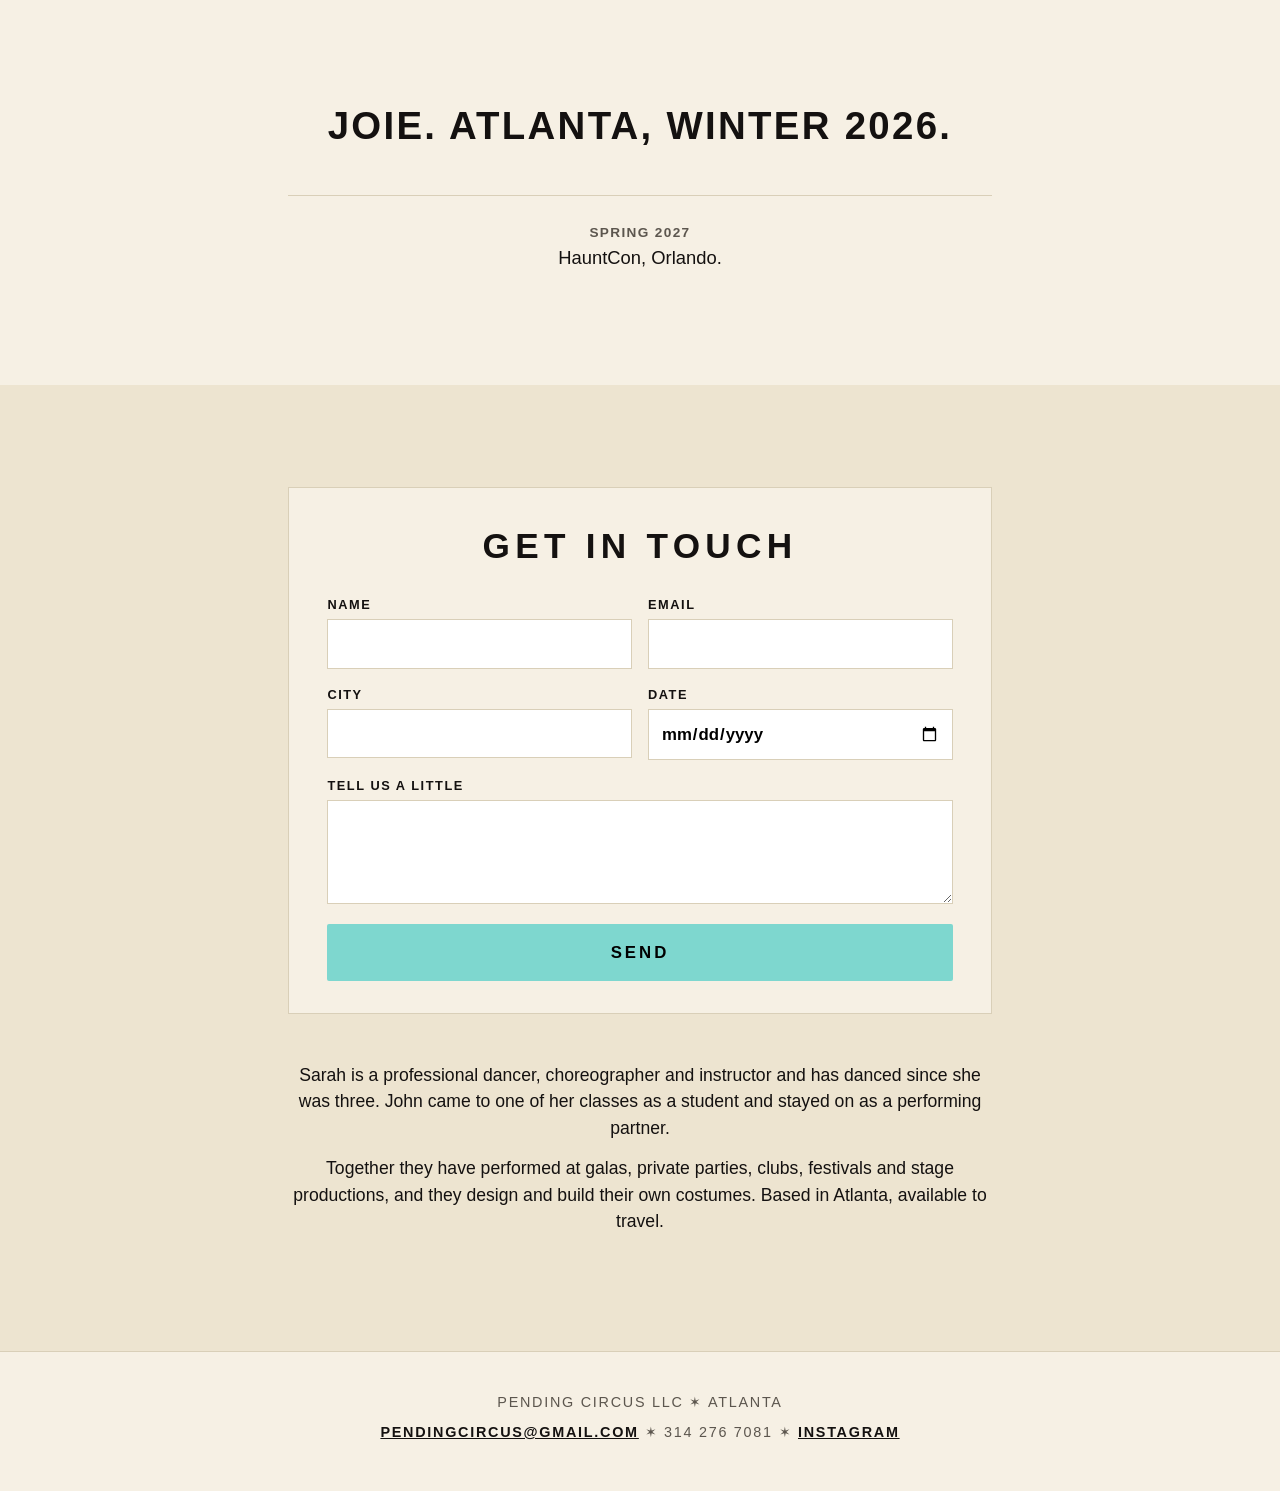
==== commit 576575a6: "Update the media" ====
--- a/index.html
+++ b/index.html
@@ -13,7 +13,7 @@
        Gallery photos are all swappable; fierce-sarah and montreal-table were picked by orientation, not by eye. -->
   <meta name="description" content="Pending Circus. A performance duo in Atlanta." />
   <meta name="theme-color" content="#F6F0E4" />
-  <meta http-equiv="Content-Security-Policy" content="default-src 'self'; style-src 'self' 'unsafe-inline' https://fonts.googleapis.com; font-src 'self' https://fonts.gstatic.com; img-src 'self' data:; media-src 'self'; script-src 'self' 'unsafe-inline'; connect-src https://formspree.io; form-action https://formspree.io; frame-ancestors 'none'; base-uri 'self'" />
+  <meta http-equiv="Content-Security-Policy" content="default-src 'self'; style-src 'self' 'unsafe-inline' https://fonts.googleapis.com; font-src 'self' https://fonts.gstatic.com; img-src 'self' data: https://www.instagram.com https://*.cdninstagram.com https://*.fbcdn.net; media-src 'self'; script-src 'self' 'unsafe-inline' https://www.instagram.com; frame-src https://www.instagram.com; connect-src https://formspree.io; form-action https://formspree.io; frame-ancestors 'none'; base-uri 'self'" />
   <link rel="preconnect" href="https://fonts.googleapis.com" />
   <link rel="preconnect" href="https://fonts.gstatic.com" crossorigin />
   <link rel="stylesheet" href="https://fonts.googleapis.com/css2?family=Oswald:wght@400;500;600;700&display=swap" />
@@ -47,12 +47,9 @@
     .hero img{width:100%;height:100%;object-fit:cover;object-position:center 30%}
     .badge{position:absolute;top:1.2rem;left:1.2rem;background:var(--teal);padding:.4rem .95rem;font-weight:700;letter-spacing:.14em;text-transform:uppercase;font-size:.85rem;transform:rotate(-3deg);border-radius:2px}
 
-    /* clip under the hero: full bleed, the vertical video centered over a blurred copy of itself */
-    .clip{position:relative;height:min(100svh,64rem);overflow:hidden;background:var(--paper-2);display:flex;justify-content:center;align-items:center;padding:0}
-    .clip-bg{position:absolute;inset:0;width:100%;height:100%;object-fit:cover;filter:blur(36px) saturate(.85);transform:scale(1.25);opacity:.55}
-    .clip::after{content:"";position:absolute;inset:0;background:var(--paper);opacity:.45;pointer-events:none}
-    .clip-fg{position:relative;z-index:1;display:block;height:100%;width:auto;max-width:100%;aspect-ratio:9/16;object-fit:cover}
-    @media (max-width:760px){.clip{height:auto}.clip-bg,.clip::after{display:none}.clip-fg{width:100%;height:auto}}
+    /* Instagram embed constrained to a gallery cell */
+    .insta-wrap{position:relative;overflow:hidden;aspect-ratio:3/4}
+    .insta-wrap .instagram-media{position:absolute!important;top:0;left:0;width:100%!important;min-width:0!important;margin:0!important;max-width:100%!important;border:none!important}
 
     /* every section is a poster: full width, big padding, its own color */
     section{padding:clamp(3.5rem,8vw,7rem) clamp(1.25rem,5vw,5rem)}
@@ -77,7 +74,7 @@
     .photos{padding:0;background:var(--paper)}
     .grid{display:grid;grid-template-columns:repeat(2,1fr);gap:6px}
     @media (min-width:760px){.grid{grid-template-columns:repeat(4,1fr)}}
-    .grid img{width:100%;aspect-ratio:3/4;object-fit:cover}
+    .grid img,.grid video{width:100%;aspect-ratio:3/4;object-fit:cover}
 
     /* Finley peeking in from the right edge */
     .peek{position:relative;height:0;overflow:visible;pointer-events:none;z-index:5}
@@ -137,17 +134,9 @@
       <h1>Pending Circus</h1>
     </header>
     <div class="hero">
-      <img src="media/mirror-suit-example.jpg" alt="Mirror suit walkaround costume" loading="eager" decoding="async" fetchpriority="high" />
+      <img src="media/20261002_204149%20(1).jpg" alt="Performance photo" loading="eager" decoding="async" fetchpriority="high" />
       <span class="badge">Booking 2027</span>
     </div>
-
-    <!-- CLIP. Stand-in until the reel is cut. When media/reel.mp4 exists, swap the src in BOTH video tags and the poster.
-         The clip is portrait, so it plays centered over a blurred copy of itself that fills the width.
-         A landscape reel fills the width on its own: delete the .clip-bg video and set .clip-fg to width:100%;height:auto;aspect-ratio:16/9. -->
-    <section class="clip" aria-label="Performance clip">
-      <video class="clip-bg" src="media/san-jose-staircase.mp4" autoplay muted loop playsinline preload="auto" aria-hidden="true" tabindex="-1"></video>
-      <video class="clip-fg" src="media/san-jose-staircase.mp4" poster="media/staircase-poster.jpg" autoplay muted loop playsinline controls preload="auto" aria-label="Sarah and John performing on a staircase"></video>
-    </section>
 
     <section class="quotes" aria-label="What people say">
       <span class="kicker">What people say</span>
@@ -178,14 +167,24 @@
 
     <section class="photos" aria-label="Photos">
       <div class="grid">
-        <img src="media/matrix-lift-pic.jpg" alt="Sarah and John performing a partner lift" loading="eager" decoding="async" />
-        <img src="media/led-butterfly.jpg" alt="LED butterfly wings at night" loading="lazy" decoding="async" />
-        <img src="media/mermaid.jpg" alt="Mermaid character" loading="lazy" decoding="async" />
-        <img src="media/butterfly-wings.jpg" alt="Handmade butterfly wings" loading="lazy" decoding="async" />
-        <img src="media/designer-ballerina-costume.jpg" alt="Designer ballerina costume" loading="lazy" decoding="async" />
-        <img src="media/royal-ballet-dancer.jpg" alt="Dance portrait" loading="lazy" decoding="async" />
-        <img src="media/fierce-sarah.jpg" alt="Character portrait" loading="lazy" decoding="async" />
-        <img src="media/montreal-table.jpg" alt="Performance in Montreal" loading="lazy" decoding="async" />
+        <video src="media/san-jose-staircase.mp4" poster="media/staircase-poster.jpg" autoplay muted loop playsinline controls preload="auto" aria-label="Sarah and John performing on a staircase"></video>
+        <div class="insta-wrap">
+          <blockquote class="instagram-media" data-instgrm-permalink="https://www.instagram.com/reel/DcjWBsKi9ga/" data-instgrm-version="14"></blockquote>
+        </div>
+        <img src="media/20261003_225229.jpg" alt="Performance photo" loading="eager" decoding="async" />
+        <img src="media/20261003_225322.jpg" alt="Performance photo" loading="lazy" decoding="async" />
+        <img src="media/20261003_230801.jpg" alt="Performance photo" loading="lazy" decoding="async" />
+        <img src="media/ballerina.jpeg" alt="Gold mirror cape at sunset" loading="lazy" decoding="async" />
+        <img src="media/20261003_231554.jpg" alt="Performance photo" loading="lazy" decoding="async" />
+        <img src="media/matrix-lift-pic.jpg" alt="Overhead partner lift in Matrix costumes on stage" loading="lazy" decoding="async" />
+        <img src="media/matrix.jpeg" alt="Sarah and John performing in Matrix costumes, high kick under a crystal chandelier" loading="lazy" decoding="async" />
+        <img src="media/IMG-20261003-WA0001.jpg" alt="Performance photo" loading="lazy" decoding="async" />
+        <img src="media/circus_tent.jpg" alt="Circus performers on stilts in ringmaster and harlequin costumes at an outdoor event" loading="lazy" decoding="async" />
+        <img src="media/tent_2.jpg" alt="Circus tent event performance" loading="lazy" decoding="async" />
+        <img src="media/tent_3.jpg" alt="Circus tent event performance" loading="lazy" decoding="async" />
+        <img src="media/tent_4.jpg" alt="Circus tent event performance" loading="lazy" decoding="async" />
+        <img src="media/tent_5.jpg" alt="Circus tent event performance" loading="lazy" decoding="async" />
+        <img src="media/tent_6.jpg" alt="Circus tent event performance" loading="lazy" decoding="async" />
       </div>
     </section>
 
@@ -256,10 +255,9 @@
   <script>
     (function () {
       if (!window.matchMedia('(prefers-reduced-motion: reduce)').matches) return;
-      document.querySelectorAll('.clip video').forEach(function (v) {
+      document.querySelectorAll('.grid video').forEach(function (v) {
         v.removeAttribute('autoplay'); v.removeAttribute('loop'); v.pause();
       });
-      var bg = document.querySelector('.clip-bg'); if (bg) bg.style.display = 'none';
     })();
 
     (function () {
@@ -297,5 +295,6 @@
       });
     })();
   </script>
+  <script async src="https://www.instagram.com/embed.js"></script>
 </body>
 </html>
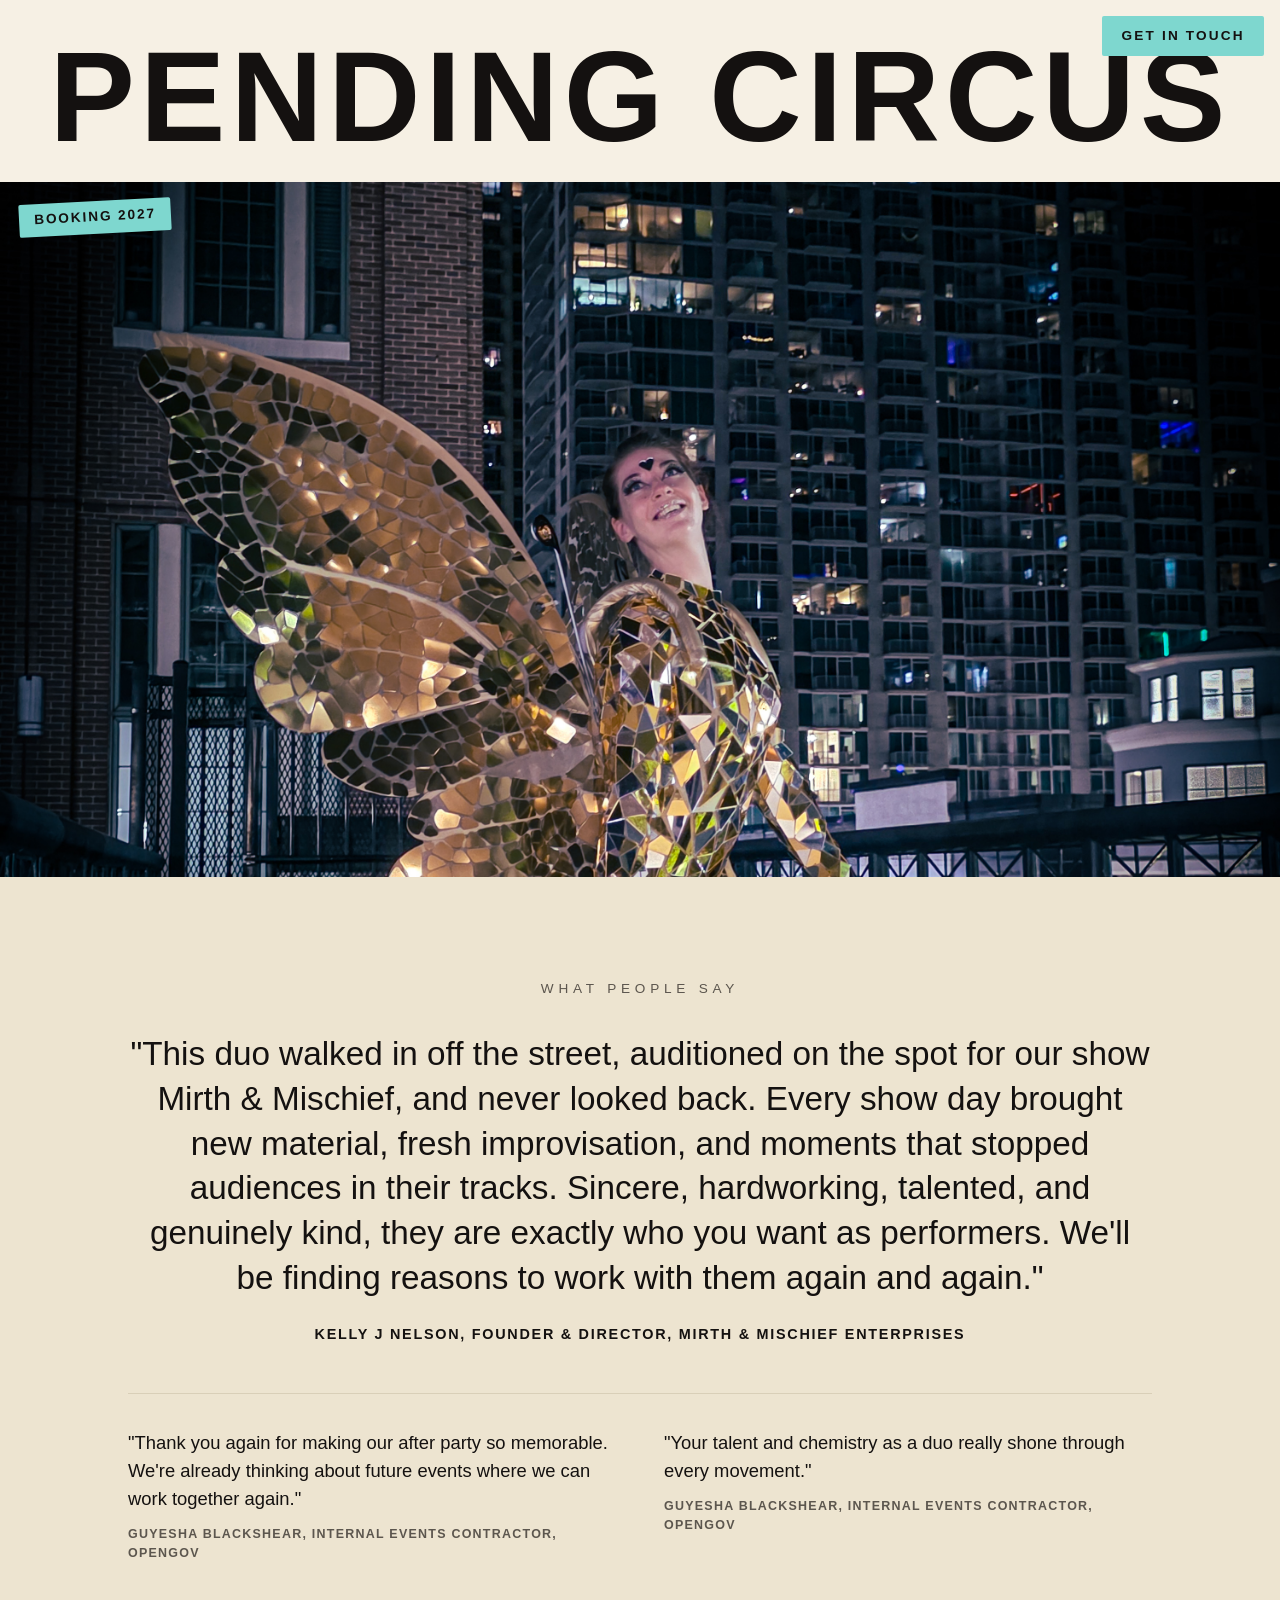
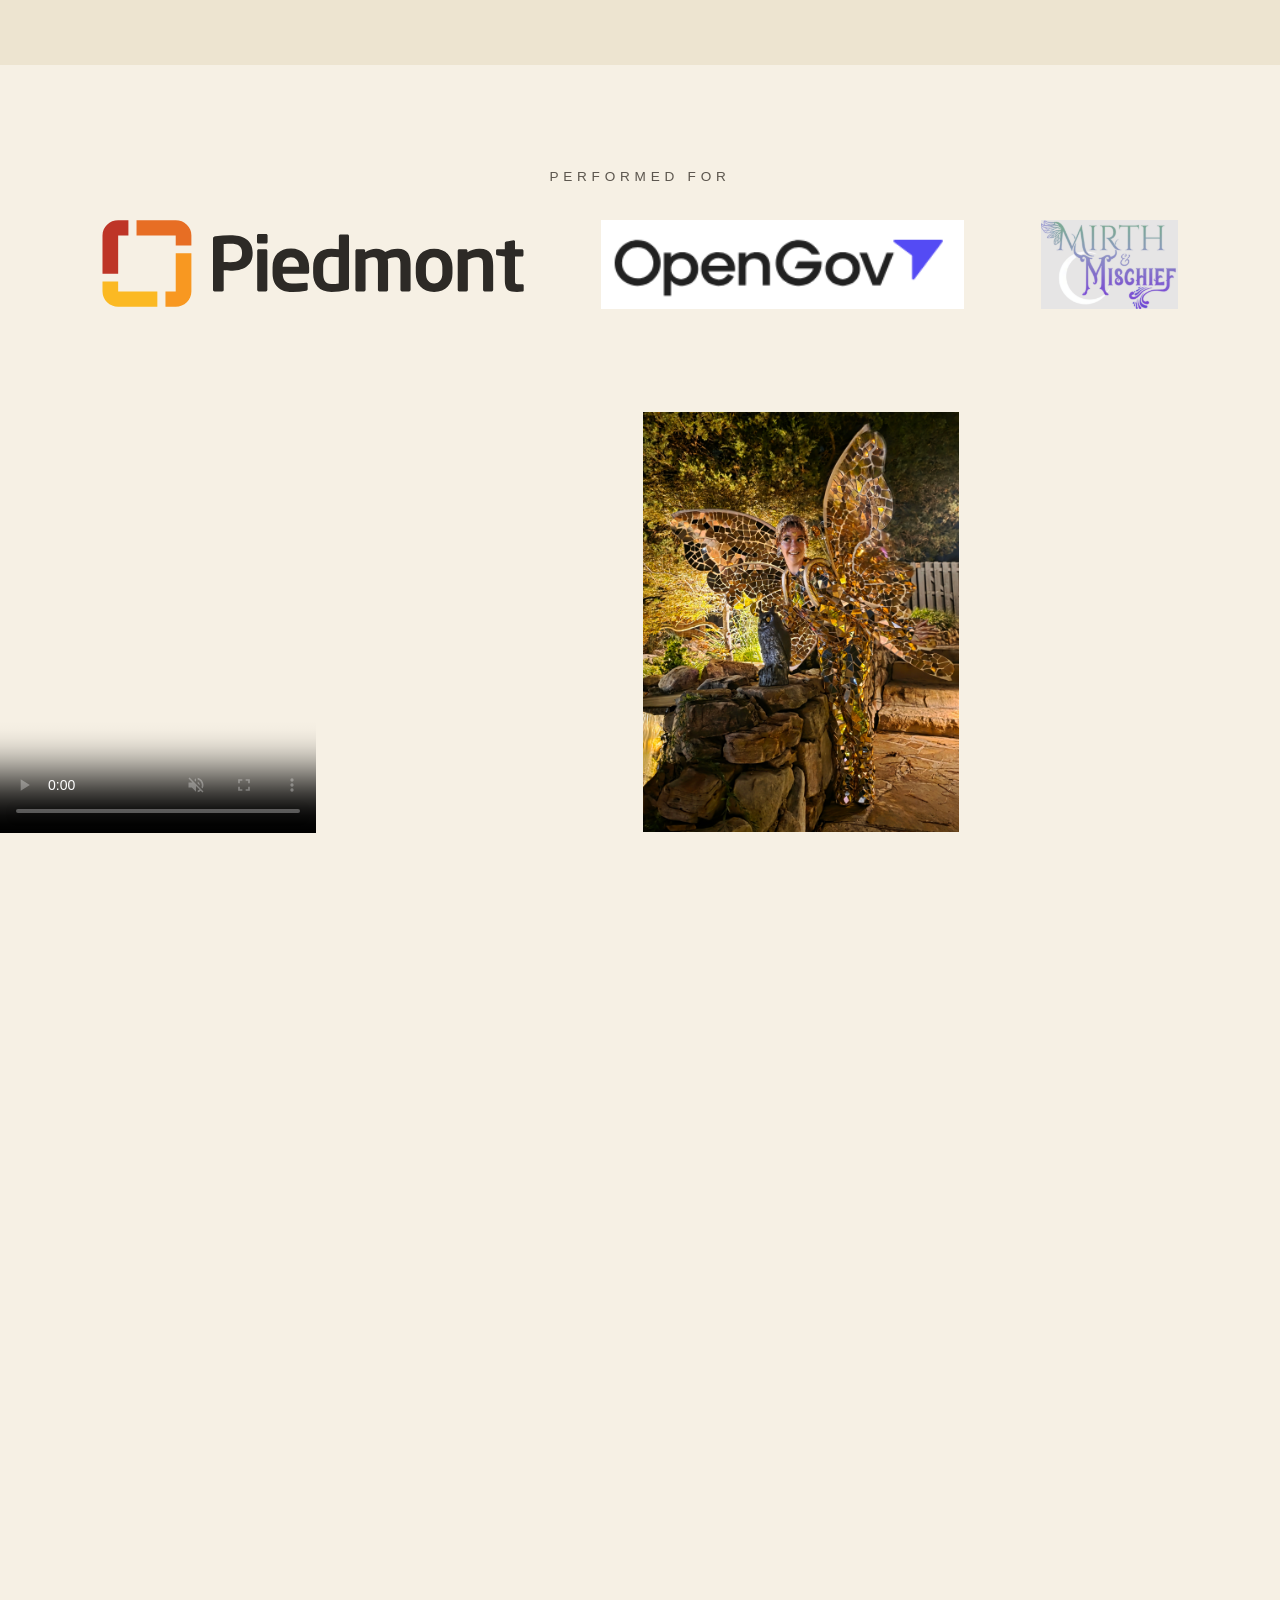
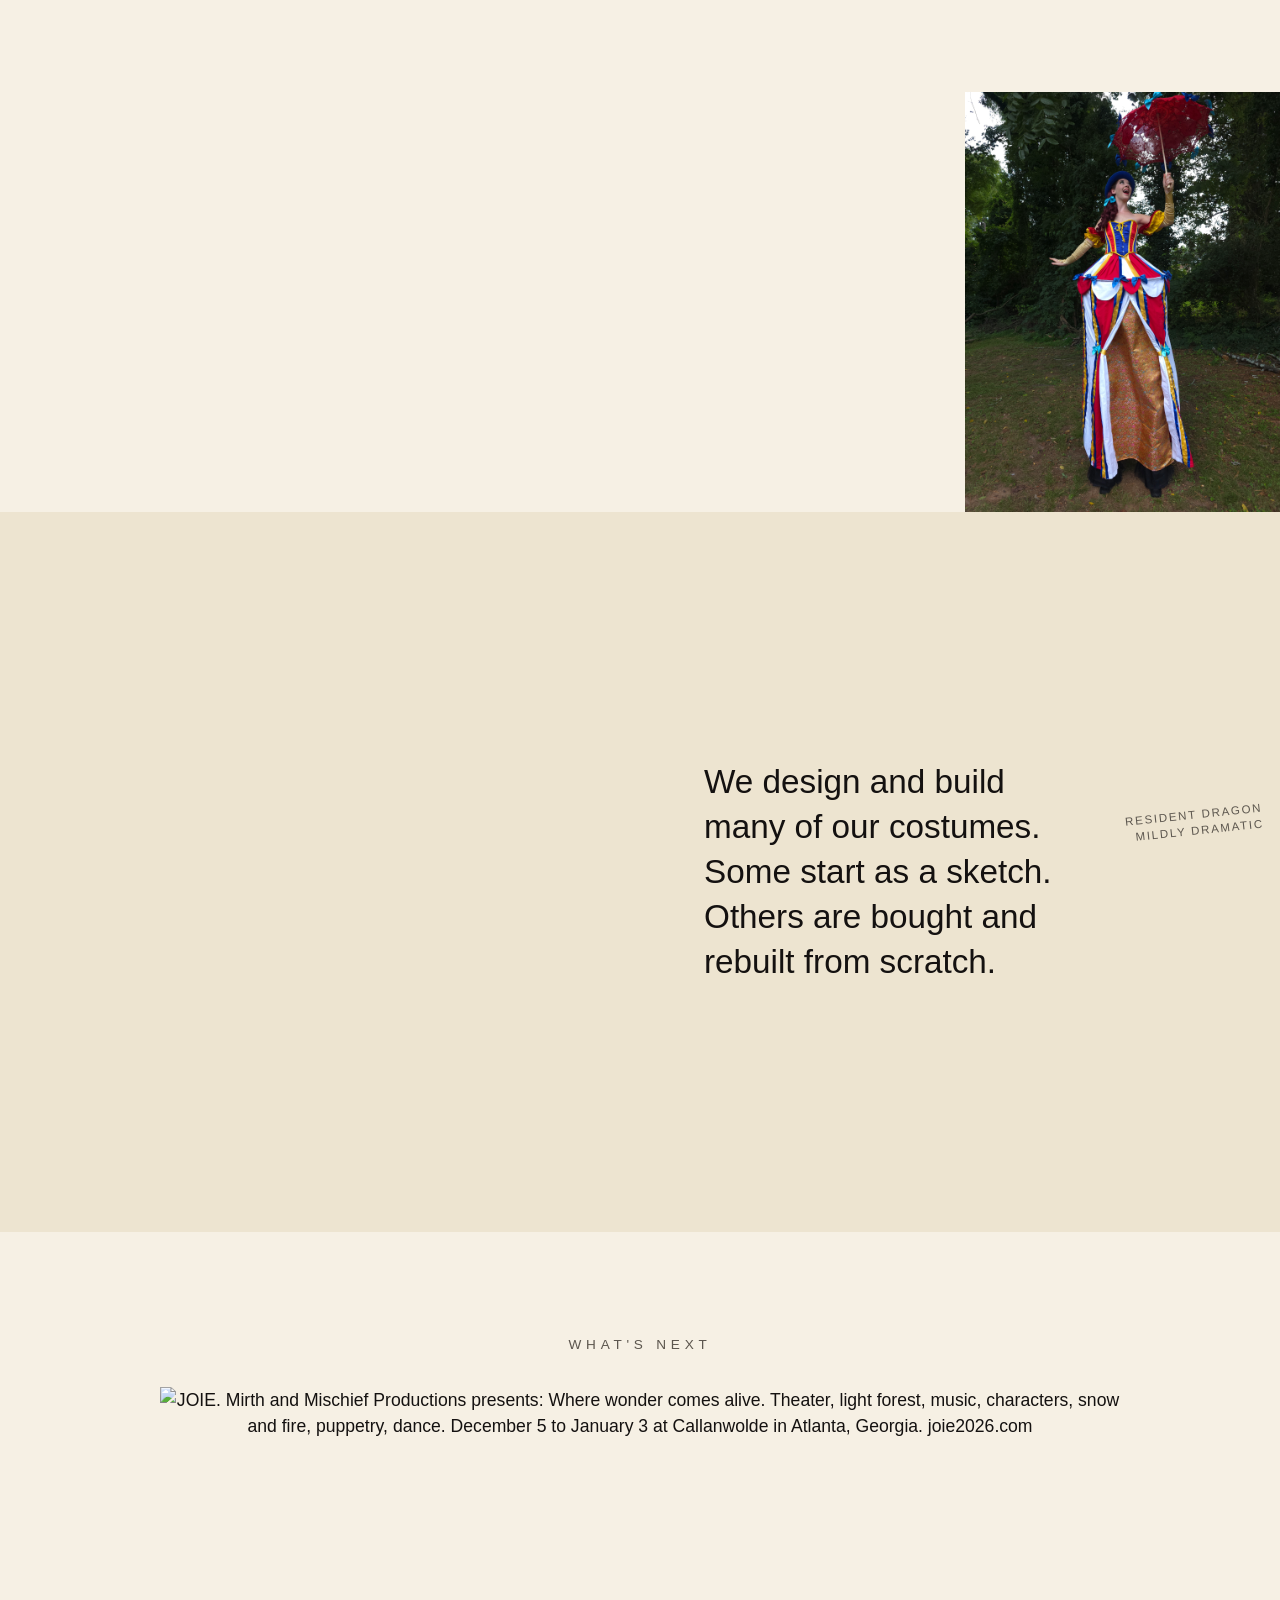
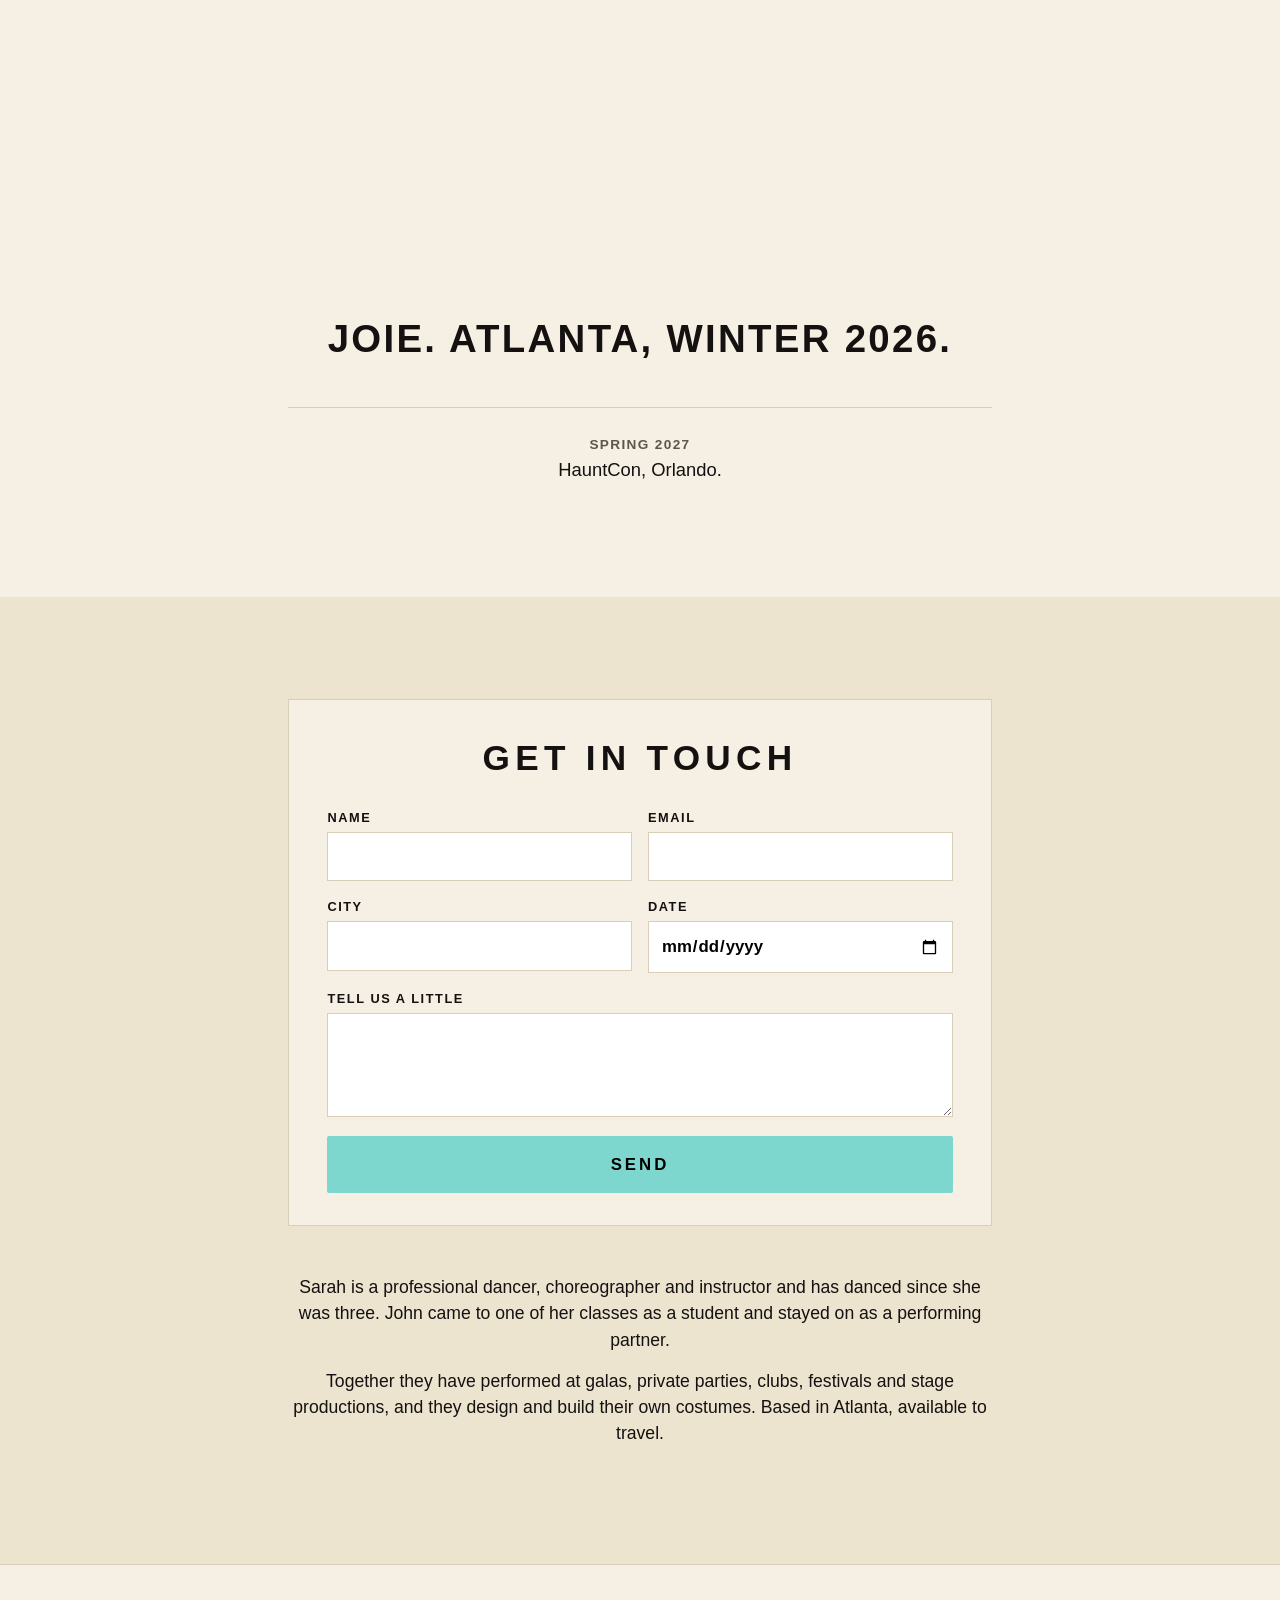
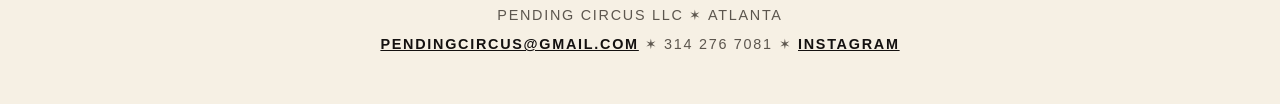
==== commit 825ec8c9: "Update the styling" ====
--- a/index.html
+++ b/index.html
@@ -6,10 +6,9 @@
   <title>Pending Circus · Atlanta</title>
   <!-- REPLACES index.html at the repo root.
        BEFORE PUSHING:
-         1. Save the JOIE logo into media/joie-logo.png (CSP blocks hotlinking). If SVG, change the one <img src>.
-         2. INSTAGRAM-HANDLE in the footer is still a placeholder.
-         3. media/san-jose-staircase.mp4 is REPLACED by the 3 MB re-encode in this folder. Copy it and staircase-poster.jpg into media/.
-         4. When the reel is cut, search CLIP and swap the src and poster.
+         1. INSTAGRAM-HANDLE in the footer is still a placeholder.
+         2. media/san-jose-staircase.mp4 is REPLACED by the 3 MB re-encode in this folder. Copy it and staircase-poster.jpg into media/.
+         3. When the reel is cut, search CLIP and swap the src and poster.
        Gallery photos are all swappable; fierce-sarah and montreal-table were picked by orientation, not by eye. -->
   <meta name="description" content="Pending Circus. A performance duo in Atlanta." />
   <meta name="theme-color" content="#F6F0E4" />
@@ -76,27 +75,27 @@
     @media (min-width:760px){.grid{grid-template-columns:repeat(4,1fr)}}
     .grid img,.grid video{width:100%;aspect-ratio:3/4;object-fit:cover}
 
-    /* Finley peeking in from the right edge */
-    .peek{position:relative;height:0;overflow:visible;pointer-events:none;z-index:5}
-    .peek-inner{position:absolute;right:0;top:-1rem;width:clamp(8rem,16vw,15rem);transform:translateX(62%) rotate(14deg);transition:transform .7s cubic-bezier(.2,.8,.3,1)}
+    /* Finley peeking in from the right edge, in the top corner of the costume text panel */
+    /* overflow-x:clip trims him at the page edge so he can't make the page wider than the screen */
+    .peek{position:absolute;top:0;left:0;right:0;height:0;overflow-x:clip;overflow-y:visible;pointer-events:none;z-index:5}
+    .peek-inner{position:absolute;right:0;top:-1rem;width:clamp(8rem,16vw,15rem);display:flex;flex-direction:column;align-items:flex-end;transform:translateX(62%) rotate(14deg);transition:transform .7s cubic-bezier(.2,.8,.3,1)}
     .peek.is-in .peek-inner{transform:translateX(12%) rotate(-6deg)}
     @media (prefers-reduced-motion: reduce){.peek-inner{transform:translateX(12%) rotate(-6deg)}}
     .peek img{width:100%}
-    .peek-cap{font-size:.72rem;letter-spacing:.15em;text-transform:uppercase;color:var(--muted);text-align:right;padding-right:.4rem;white-space:nowrap;margin-top:.2rem}
-
-    /* COSTUMES: two panels edge to edge */
-    .make{padding:0;background:var(--paper-2)}
-    .make-pair{display:grid;grid-template-columns:1fr}
-    @media (min-width:760px){.make-pair{grid-template-columns:1fr 1fr}}
-    .make-pair figure{display:flex;flex-direction:column}
-    .make-pair img{width:100%;height:min(80svh,54rem);object-fit:cover}
-    .make-pair figcaption{padding:.8rem 1.2rem;font-size:.85rem;letter-spacing:.2em;text-transform:uppercase;color:var(--muted);text-align:center}
-    .make-note{text-align:center;padding:1.2rem clamp(1.25rem,5vw,5rem) 2.6rem;font-size:clamp(1.05rem,1.6vw,1.35rem)}
+    .peek-cap{font-size:.72rem;line-height:1.35;letter-spacing:.15em;text-transform:uppercase;color:var(--muted);text-align:right;white-space:nowrap;margin:.2rem 28% 0 0}
+
+    /* COSTUMES: the drawing, and one line about how we work */
+    .make{padding:0;background:var(--paper-2);display:grid;grid-template-columns:1fr}
+    @media (min-width:760px){.make{grid-template-columns:1fr 1fr}}
+    .make > img{width:100%;height:auto;aspect-ratio:3/4;max-height:min(80svh,54rem);object-fit:cover;object-position:center 15%}
+    /* min-height and the right padding leave the dragon his corner */
+    .make-say{position:relative;display:flex;align-items:center;min-height:calc(clamp(8rem,16vw,15rem) * 1.5 + 2.5rem)}
+    .make-note{padding:2.4rem calc(clamp(8rem,16vw,15rem) + .75rem) 2.4rem clamp(1.25rem,5vw,5rem);font-size:clamp(1.35rem,2.6vw,2.2rem);line-height:1.35;font-weight:500;text-wrap:balance}
 
     /* NEXT: teal poster */
     .next{background:var(--paper);text-align:center}
     .feat{display:inline-flex;flex-direction:column;align-items:center;gap:1.2rem;text-decoration:none}
-    .feat img{height:clamp(5rem,12vw,10rem);width:auto}
+    .feat img{width:min(100%,60rem);height:auto}
     .feat span{font-size:clamp(1.4rem,3vw,2.4rem);font-weight:600;letter-spacing:.06em;text-transform:uppercase}
     .feat:hover span{text-decoration:underline;text-underline-offset:6px}
     .next ul{list-style:none;max-width:44rem;margin:2.5rem auto 0;border-top:1px solid var(--line);padding-top:1rem}
@@ -188,31 +187,23 @@
       </div>
     </section>
 
-    <div class="peek" aria-hidden="true">
-      <div class="peek-inner">
-        <img src="media/finley-fire.png" alt="" loading="lazy" decoding="async" />
-        <p class="peek-cap">Resident Dragon ✶ Mildly Dramatic</p>
-      </div>
-    </div>
-
     <section class="make" aria-label="Costumes we make">
-      <div class="make-pair">
-        <figure>
-          <img src="media/costume-sketch.jpg" alt="Construction drawing for a character costume, drawn before the build" loading="lazy" decoding="async" />
-          <figcaption>The drawing</figcaption>
-        </figure>
-        <figure>
-          <img src="media/pink-dragonfly-costume.jpg" alt="The finished pink dragonfly costume" loading="lazy" decoding="async" />
-          <figcaption>The costume</figcaption>
-        </figure>
-      </div>
-      <p class="make-note">We design and build many of our costumes. Some start as a sketch. Others are bought and rebuilt from scratch.</p>
+      <img src="media/costume-sketch.jpg" alt="Costume sketch of a rock character: a cracked stone face crowned with pine branches, pinecones and red berries" width="1536" height="2048" loading="lazy" decoding="async" />
+      <div class="make-say">
+        <div class="peek" aria-hidden="true">
+          <div class="peek-inner">
+            <img src="media/finley-fire.png" alt="" loading="lazy" decoding="async" />
+            <p class="peek-cap">Resident Dragon<br />Mildly Dramatic</p>
+          </div>
+        </div>
+        <p class="make-note">We design and build many of our costumes. Some start as a sketch. Others are bought and rebuilt from scratch.</p>
+      </div>
     </section>
 
     <section class="next" aria-labelledby="next-h">
       <span class="kicker" id="next-h">What's next</span>
       <a class="feat" href="https://joie2026.com" target="_blank" rel="noreferrer">
-        <img src="media/joie-logo.png" alt="JOIE: An Immersive Holiday Adventure" />
+        <img src="media/joie-banner.jpg" alt="JOIE. Mirth and Mischief Productions presents: Where wonder comes alive. Theater, light forest, music, characters, snow and fire, puppetry, dance. December 5 to January 3 at Callanwolde in Atlanta, Georgia. joie2026.com" width="2048" height="1074" loading="lazy" decoding="async" />
         <span>JOIE. Atlanta, Winter 2026.</span>
       </a>
       <ul>
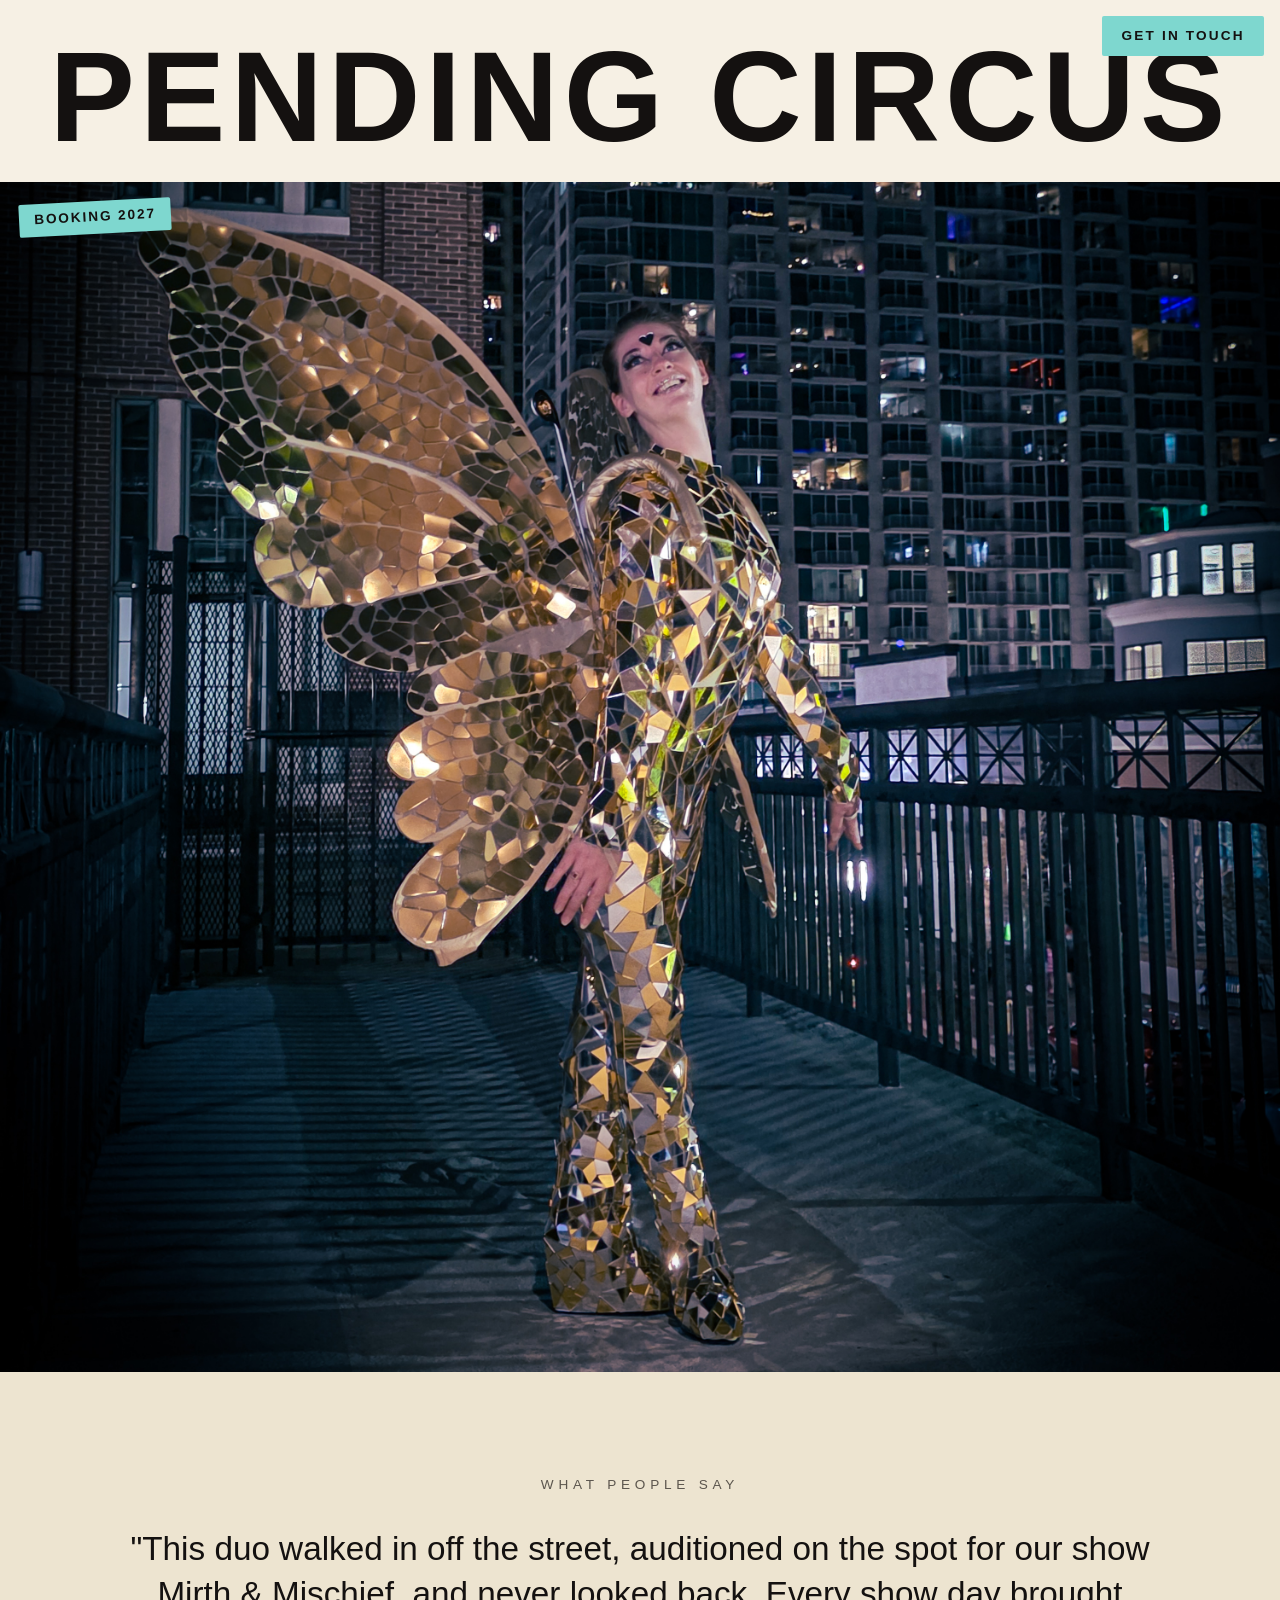
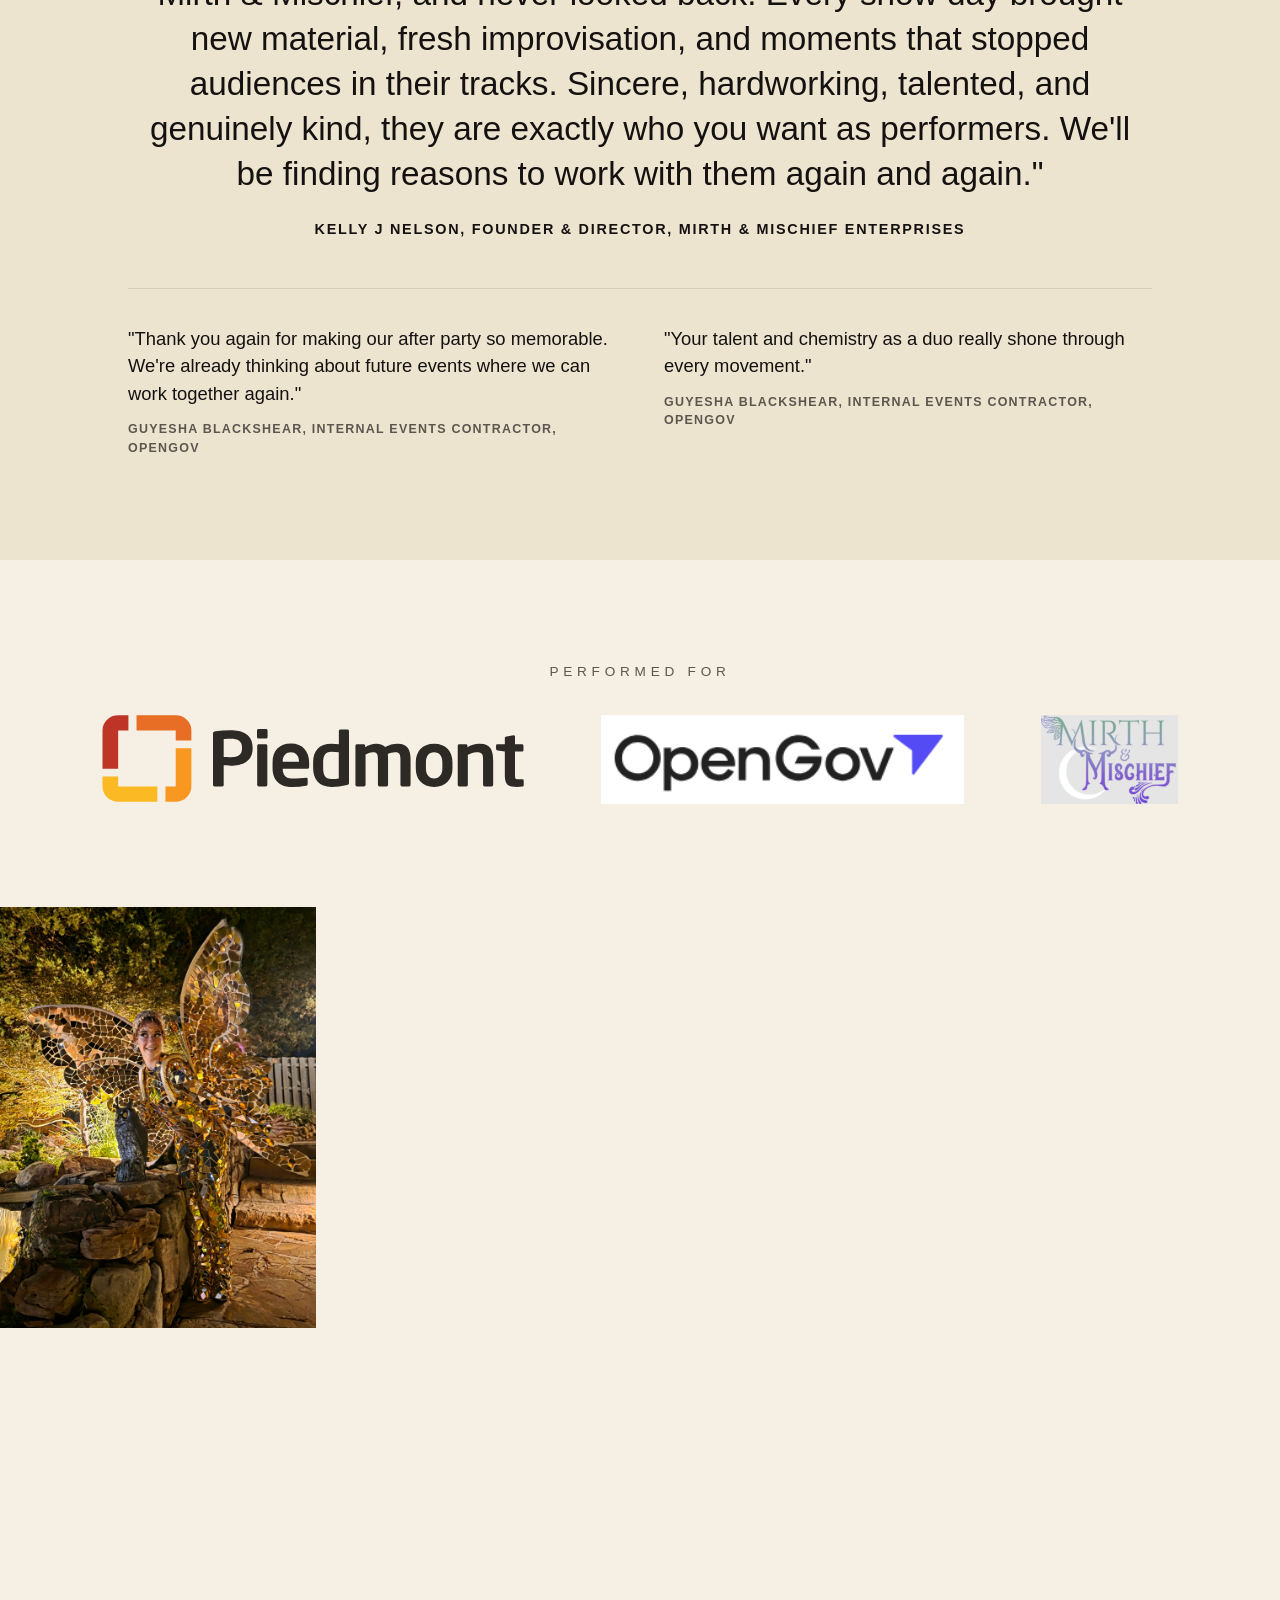
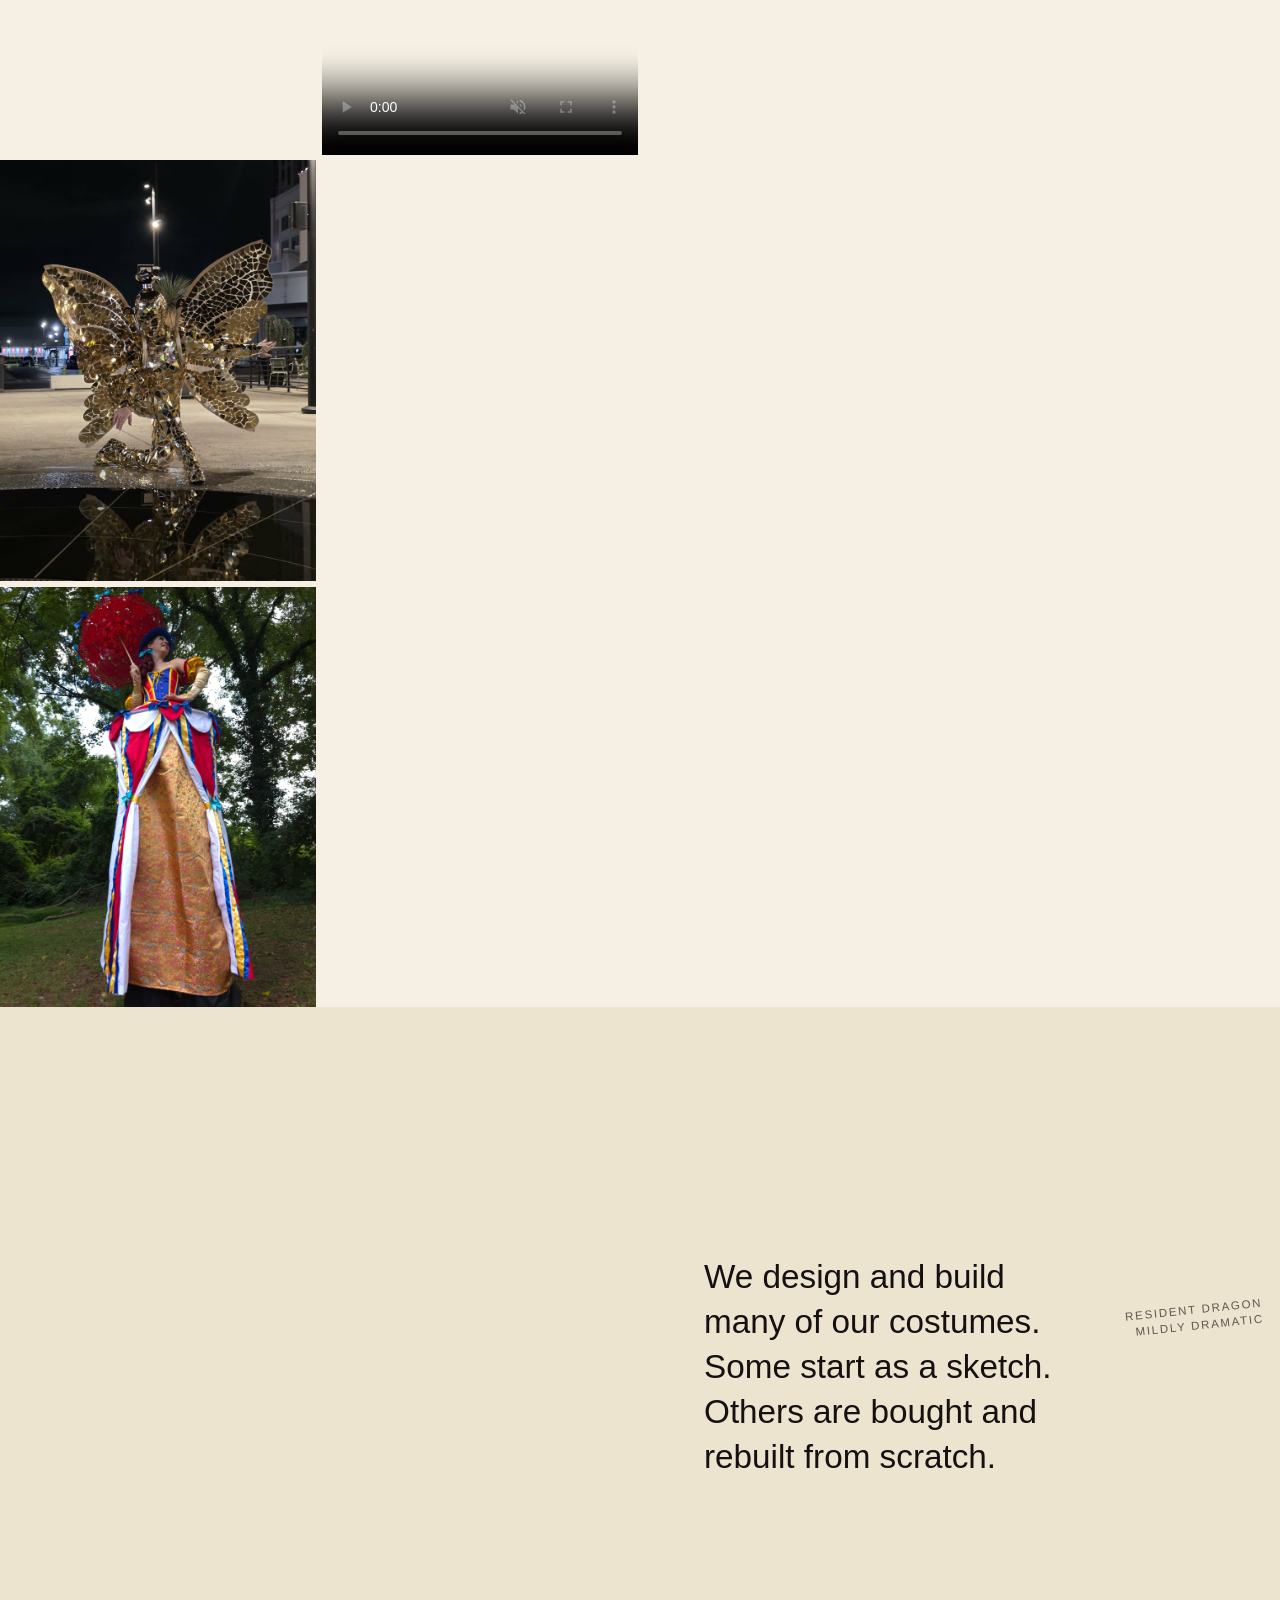
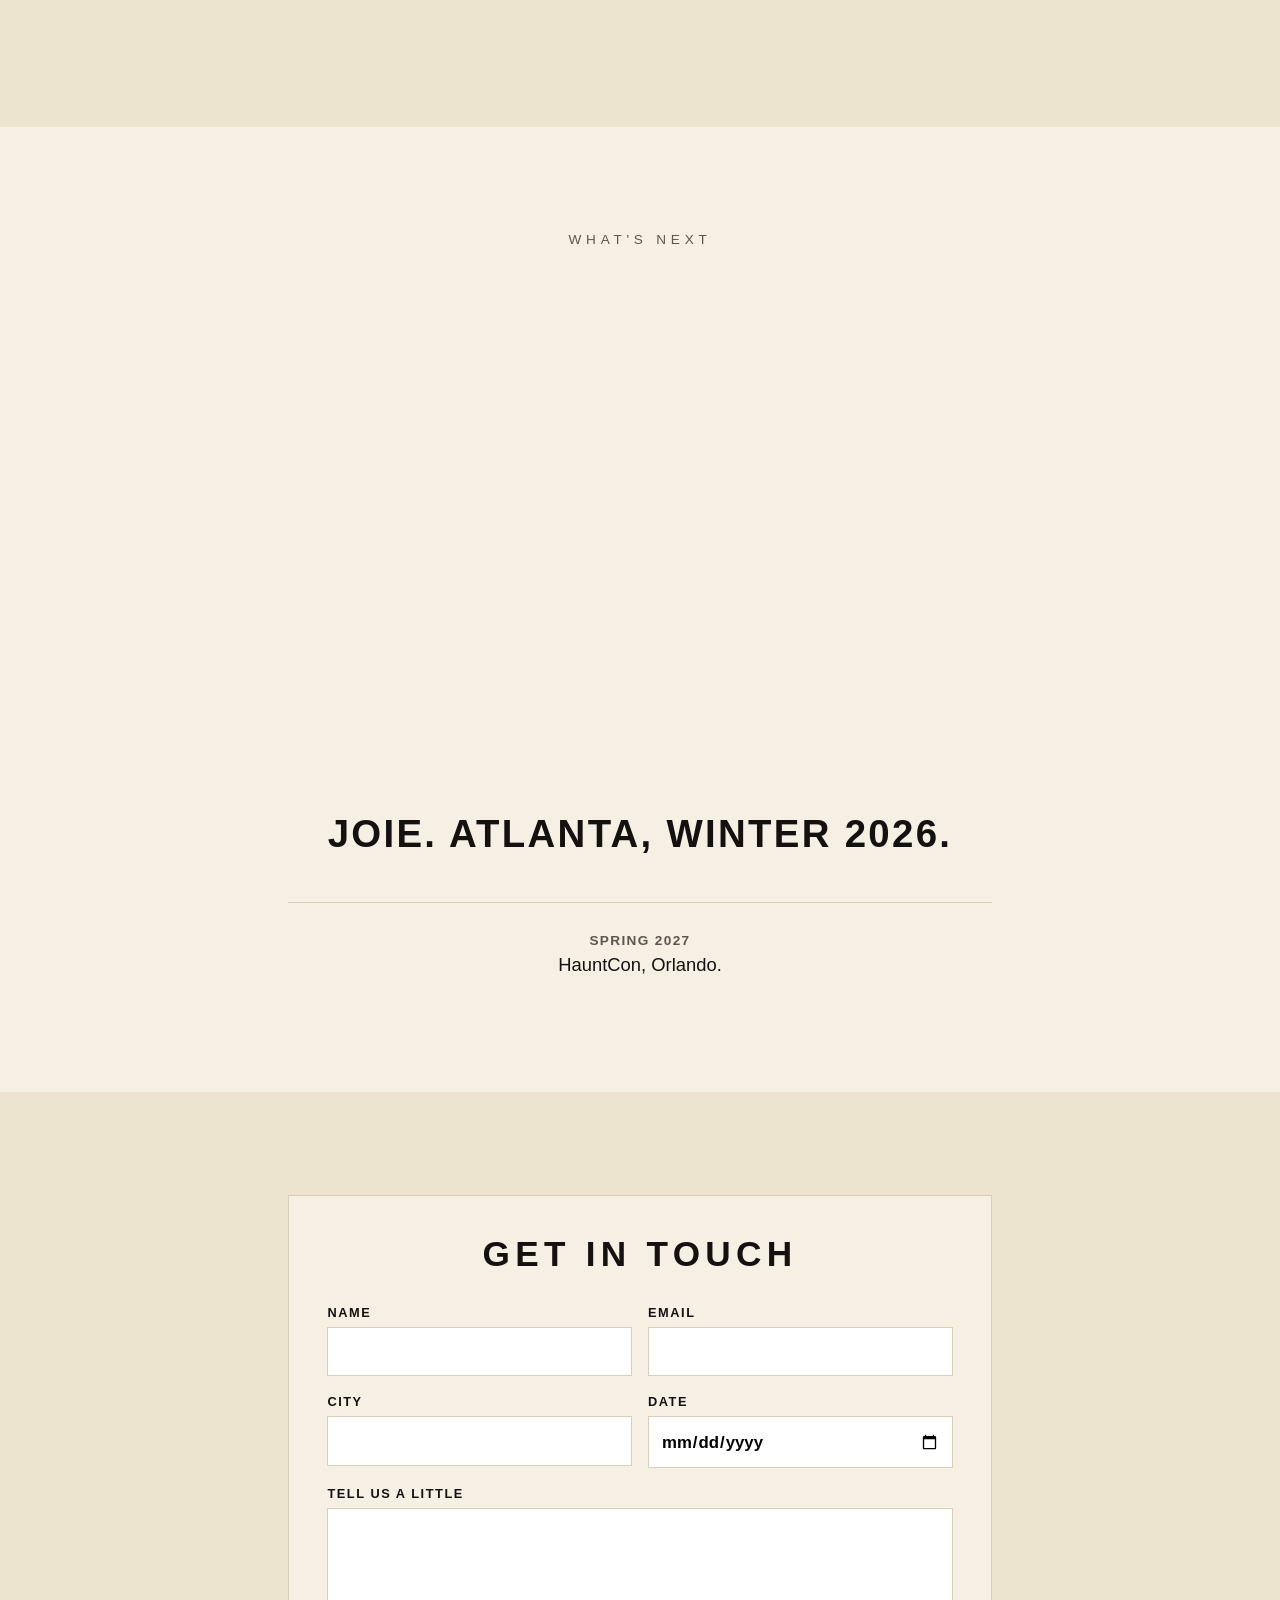
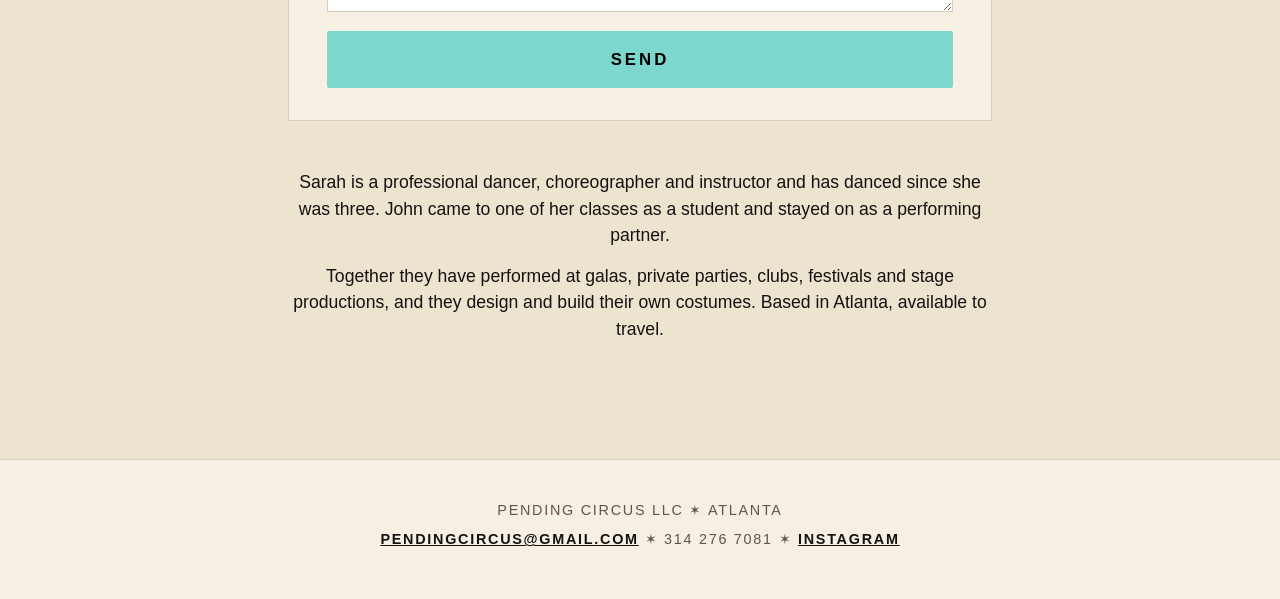
==== commit 3db2261c: "Restyle" ====
--- a/index.html
+++ b/index.html
@@ -6,9 +6,8 @@
   <title>Pending Circus · Atlanta</title>
   <!-- REPLACES index.html at the repo root.
        BEFORE PUSHING:
-         1. INSTAGRAM-HANDLE in the footer is still a placeholder.
-         2. media/san-jose-staircase.mp4 is REPLACED by the 3 MB re-encode in this folder. Copy it and staircase-poster.jpg into media/.
-         3. When the reel is cut, search CLIP and swap the src and poster.
+         1. media/san-jose-staircase.mp4 is REPLACED by the 3 MB re-encode in this folder. Copy it into media/.
+         2. When the reel is cut, search CLIP and swap the src and poster.
        Gallery photos are all swappable; fierce-sarah and montreal-table were picked by orientation, not by eye. -->
   <meta name="description" content="Pending Circus. A performance duo in Atlanta." />
   <meta name="theme-color" content="#F6F0E4" />
@@ -42,8 +41,9 @@
     /* HERO: the name, then one photo filling the rest of the screen */
     .mast{text-align:center;padding:clamp(1.4rem,3vw,2.4rem) 1.25rem clamp(1rem,2vw,1.6rem)}
     .mast h1{font-size:clamp(3rem,10vw,9rem);line-height:.92;font-weight:700;text-transform:uppercase;letter-spacing:.04em}
-    .hero{position:relative;height:calc(100svh - clamp(6.5rem,16vw,14rem));min-height:24rem;overflow:hidden}
-    .hero img{width:100%;height:100%;object-fit:cover;object-position:center 30%}
+    /* on wide screens 93vw wins, which is the height it takes to show Sarah wing tip to feet at full width */
+    .hero{position:relative;height:max(calc(100svh - clamp(6.5rem,16vw,14rem)),93vw);min-height:24rem;overflow:hidden}
+    .hero img{width:100%;height:100%;object-fit:cover;object-position:center 83%}
     .badge{position:absolute;top:1.2rem;left:1.2rem;background:var(--teal);padding:.4rem .95rem;font-weight:700;letter-spacing:.14em;text-transform:uppercase;font-size:.85rem;transform:rotate(-3deg);border-radius:2px}
 
     /* Instagram embed constrained to a gallery cell */
@@ -166,19 +166,19 @@
 
     <section class="photos" aria-label="Photos">
       <div class="grid">
-        <video src="media/san-jose-staircase.mp4" poster="media/staircase-poster.jpg" autoplay muted loop playsinline controls preload="auto" aria-label="Sarah and John performing on a staircase"></video>
-        <div class="insta-wrap">
-          <blockquote class="instagram-media" data-instgrm-permalink="https://www.instagram.com/reel/DcjWBsKi9ga/" data-instgrm-version="14"></blockquote>
-        </div>
         <img src="media/20261003_225229.jpg" alt="Performance photo" loading="eager" decoding="async" />
         <img src="media/20261003_225322.jpg" alt="Performance photo" loading="lazy" decoding="async" />
         <img src="media/20261003_230801.jpg" alt="Performance photo" loading="lazy" decoding="async" />
         <img src="media/ballerina.jpeg" alt="Gold mirror cape at sunset" loading="lazy" decoding="async" />
         <img src="media/20261003_231554.jpg" alt="Performance photo" loading="lazy" decoding="async" />
+        <video src="media/san-jose-staircase.mp4" poster="media/staircase-poster.jpg" autoplay muted loop playsinline controls preload="auto" aria-label="Sarah and John performing on a staircase"></video>
         <img src="media/matrix-lift-pic.jpg" alt="Overhead partner lift in Matrix costumes on stage" loading="lazy" decoding="async" />
         <img src="media/matrix.jpeg" alt="Sarah and John performing in Matrix costumes, high kick under a crystal chandelier" loading="lazy" decoding="async" />
         <img src="media/IMG-20261003-WA0001.jpg" alt="Performance photo" loading="lazy" decoding="async" />
         <img src="media/circus_tent.jpg" alt="Circus performers on stilts in ringmaster and harlequin costumes at an outdoor event" loading="lazy" decoding="async" />
+        <div class="insta-wrap">
+          <blockquote class="instagram-media" data-instgrm-permalink="https://www.instagram.com/reel/DcjWBsKi9ga/" data-instgrm-version="14"></blockquote>
+        </div>
         <img src="media/tent_2.jpg" alt="Circus tent event performance" loading="lazy" decoding="async" />
         <img src="media/tent_3.jpg" alt="Circus tent event performance" loading="lazy" decoding="async" />
         <img src="media/tent_4.jpg" alt="Circus tent event performance" loading="lazy" decoding="async" />
@@ -235,7 +235,7 @@
     <p>
       <a href="mailto:pendingcircus@gmail.com">pendingcircus@gmail.com</a> ✶
       314 276 7081 ✶
-      <a href="https://instagram.com/INSTAGRAM-HANDLE" target="_blank" rel="noreferrer">Instagram</a>
+      <a href="https://www.instagram.com/sarah_fiadh_pending_circus/" target="_blank" rel="noreferrer">Instagram</a>
     </p>
   </footer>
 
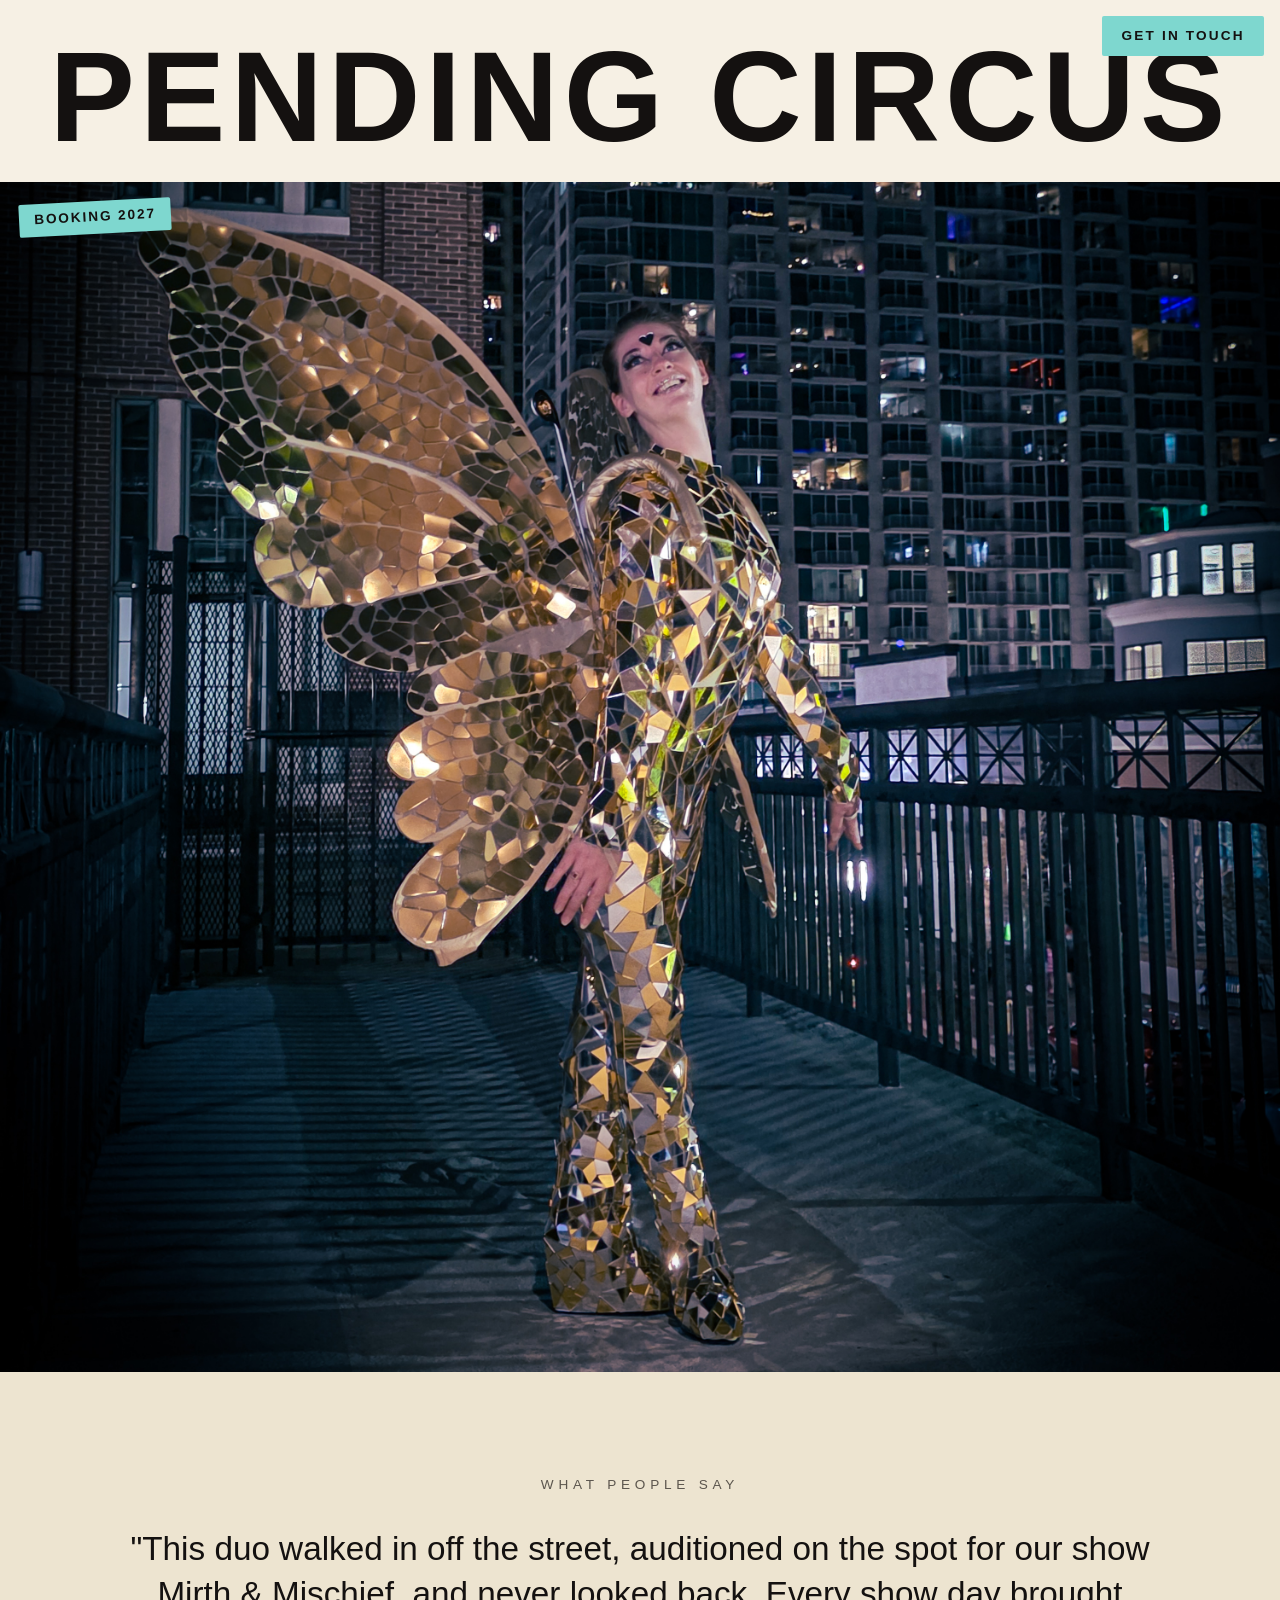
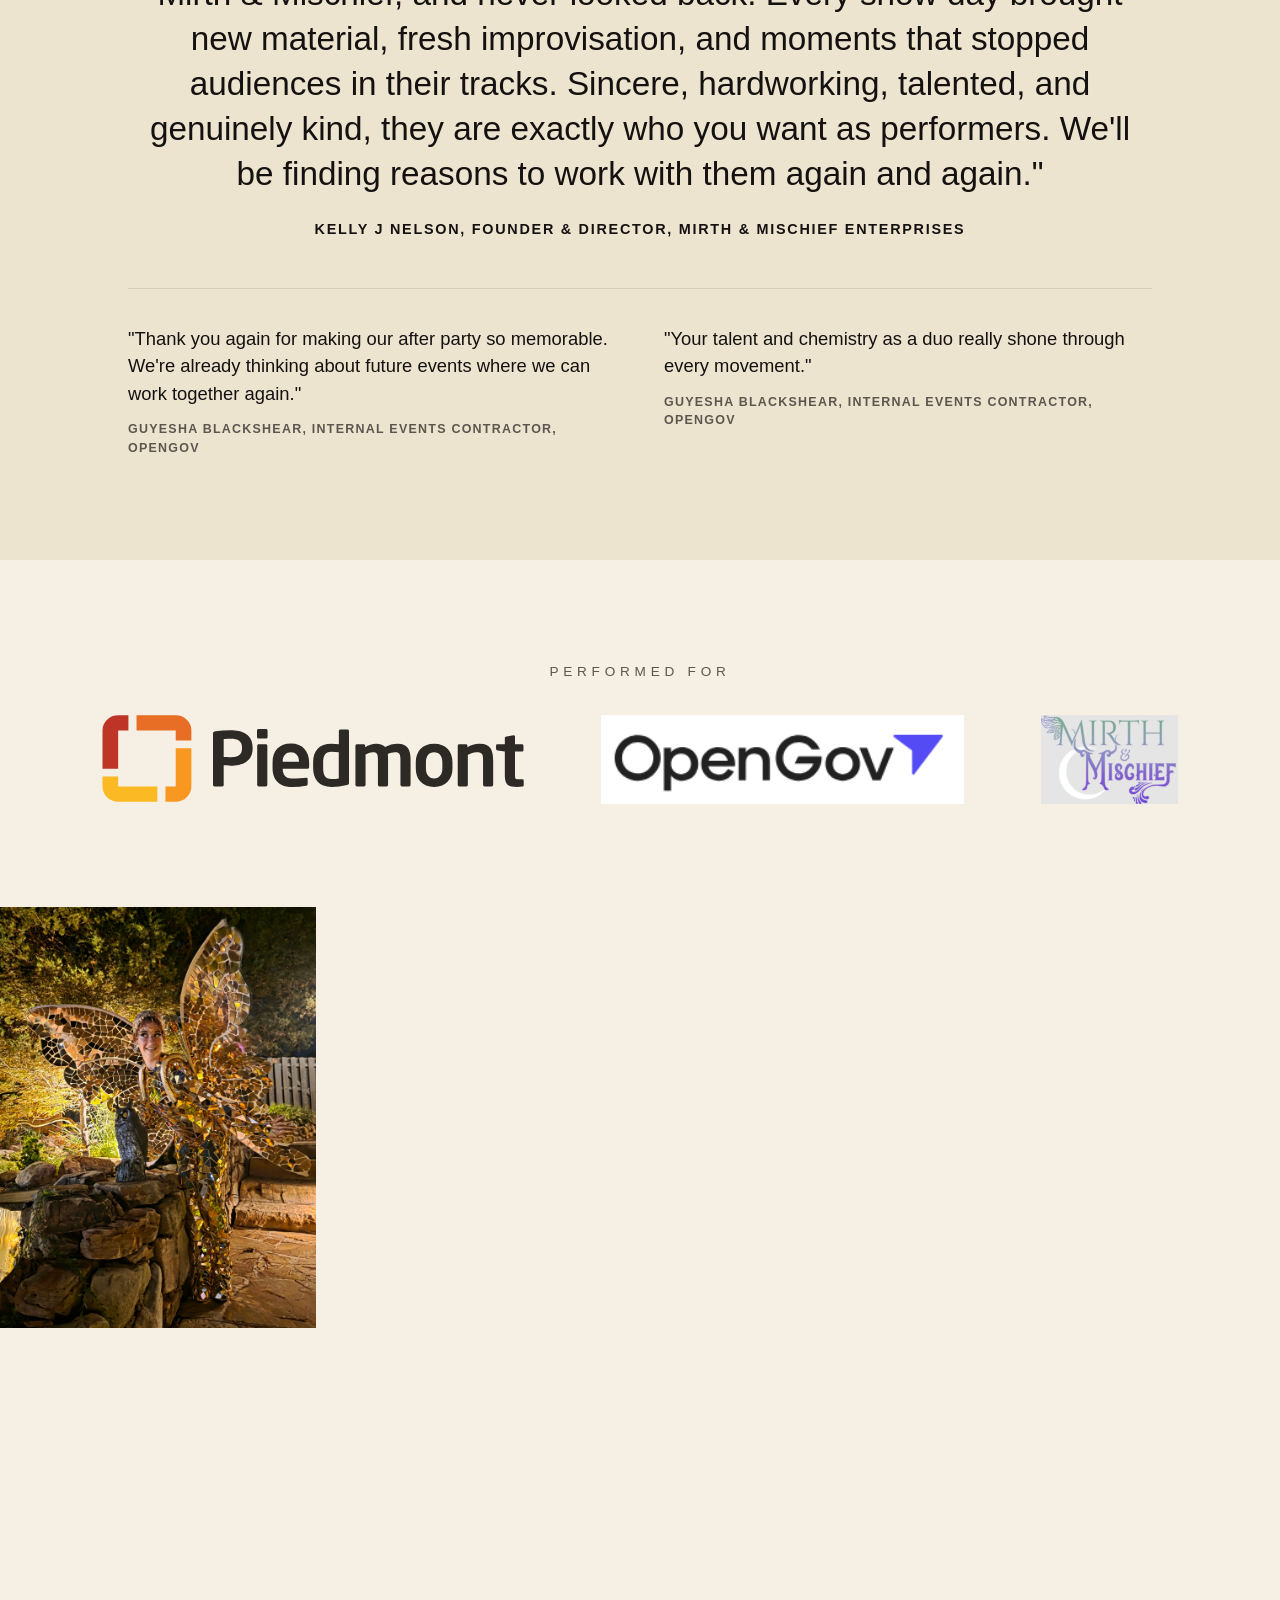
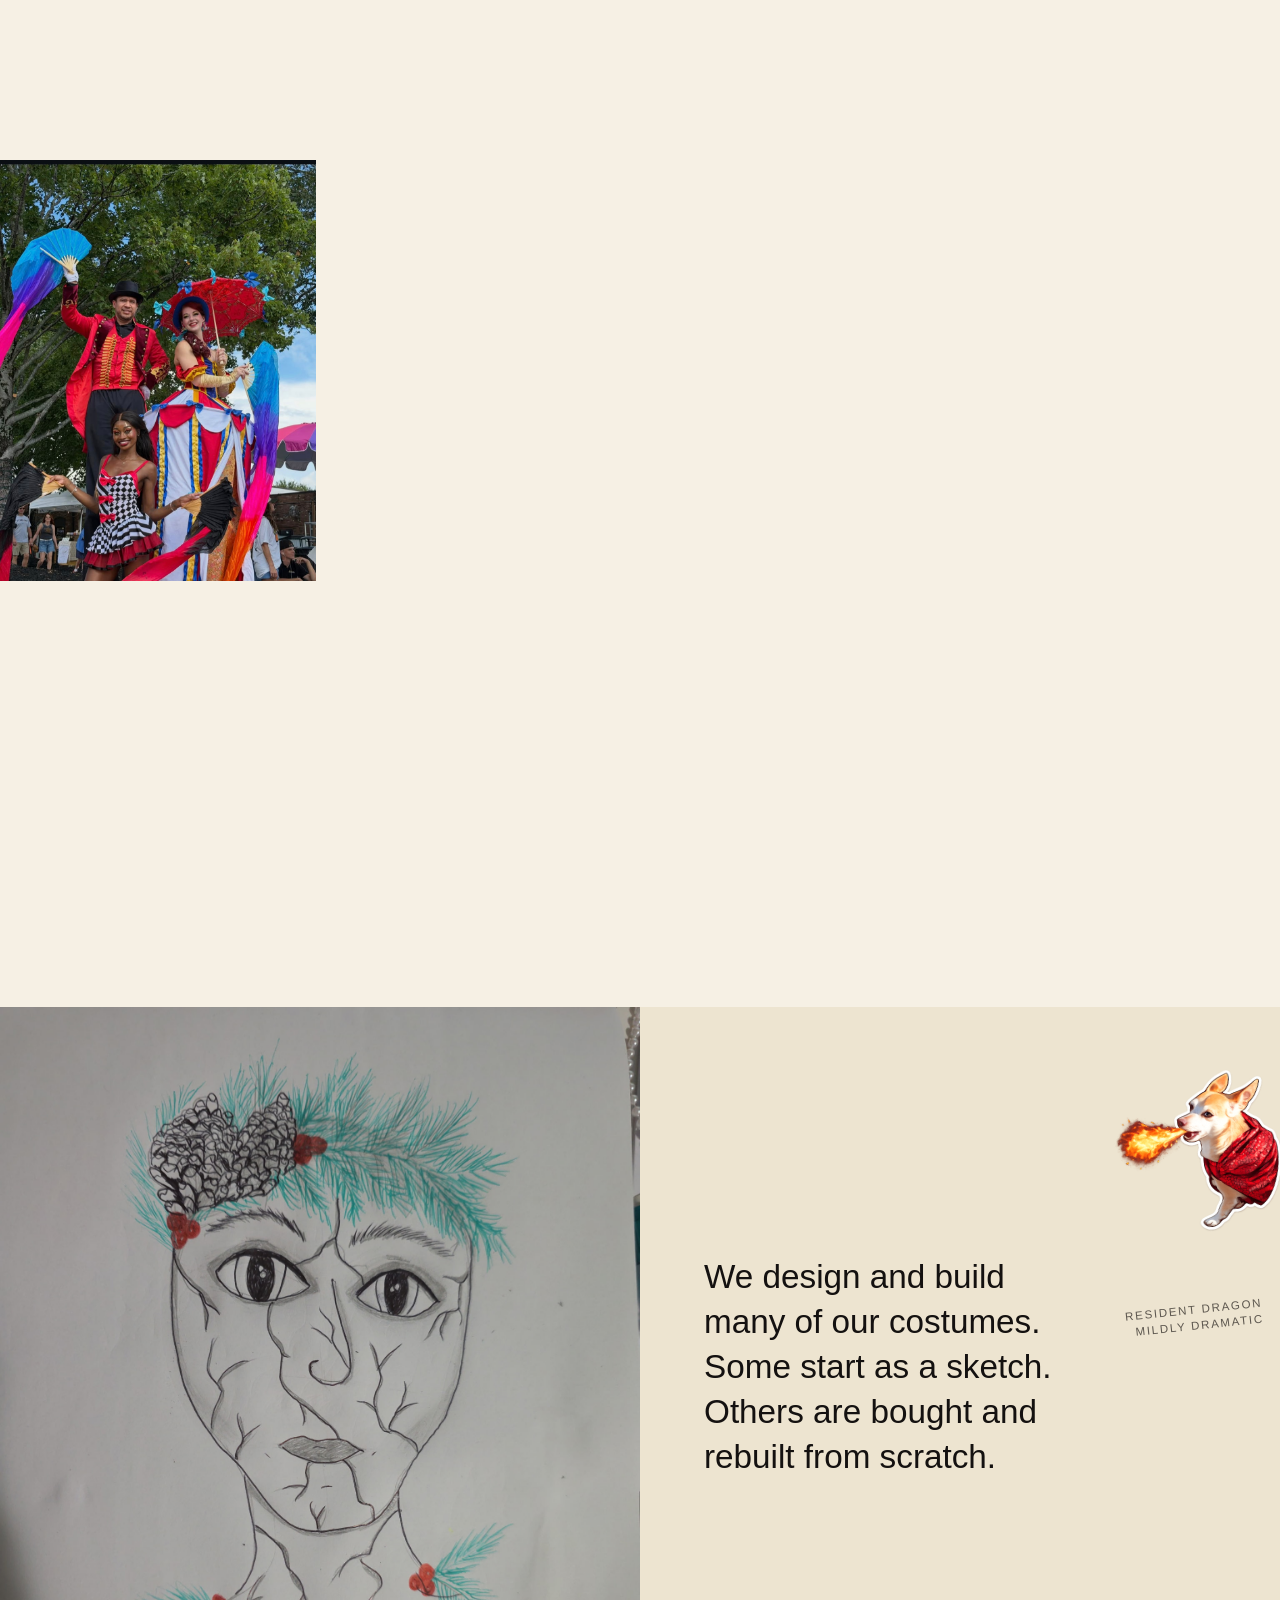
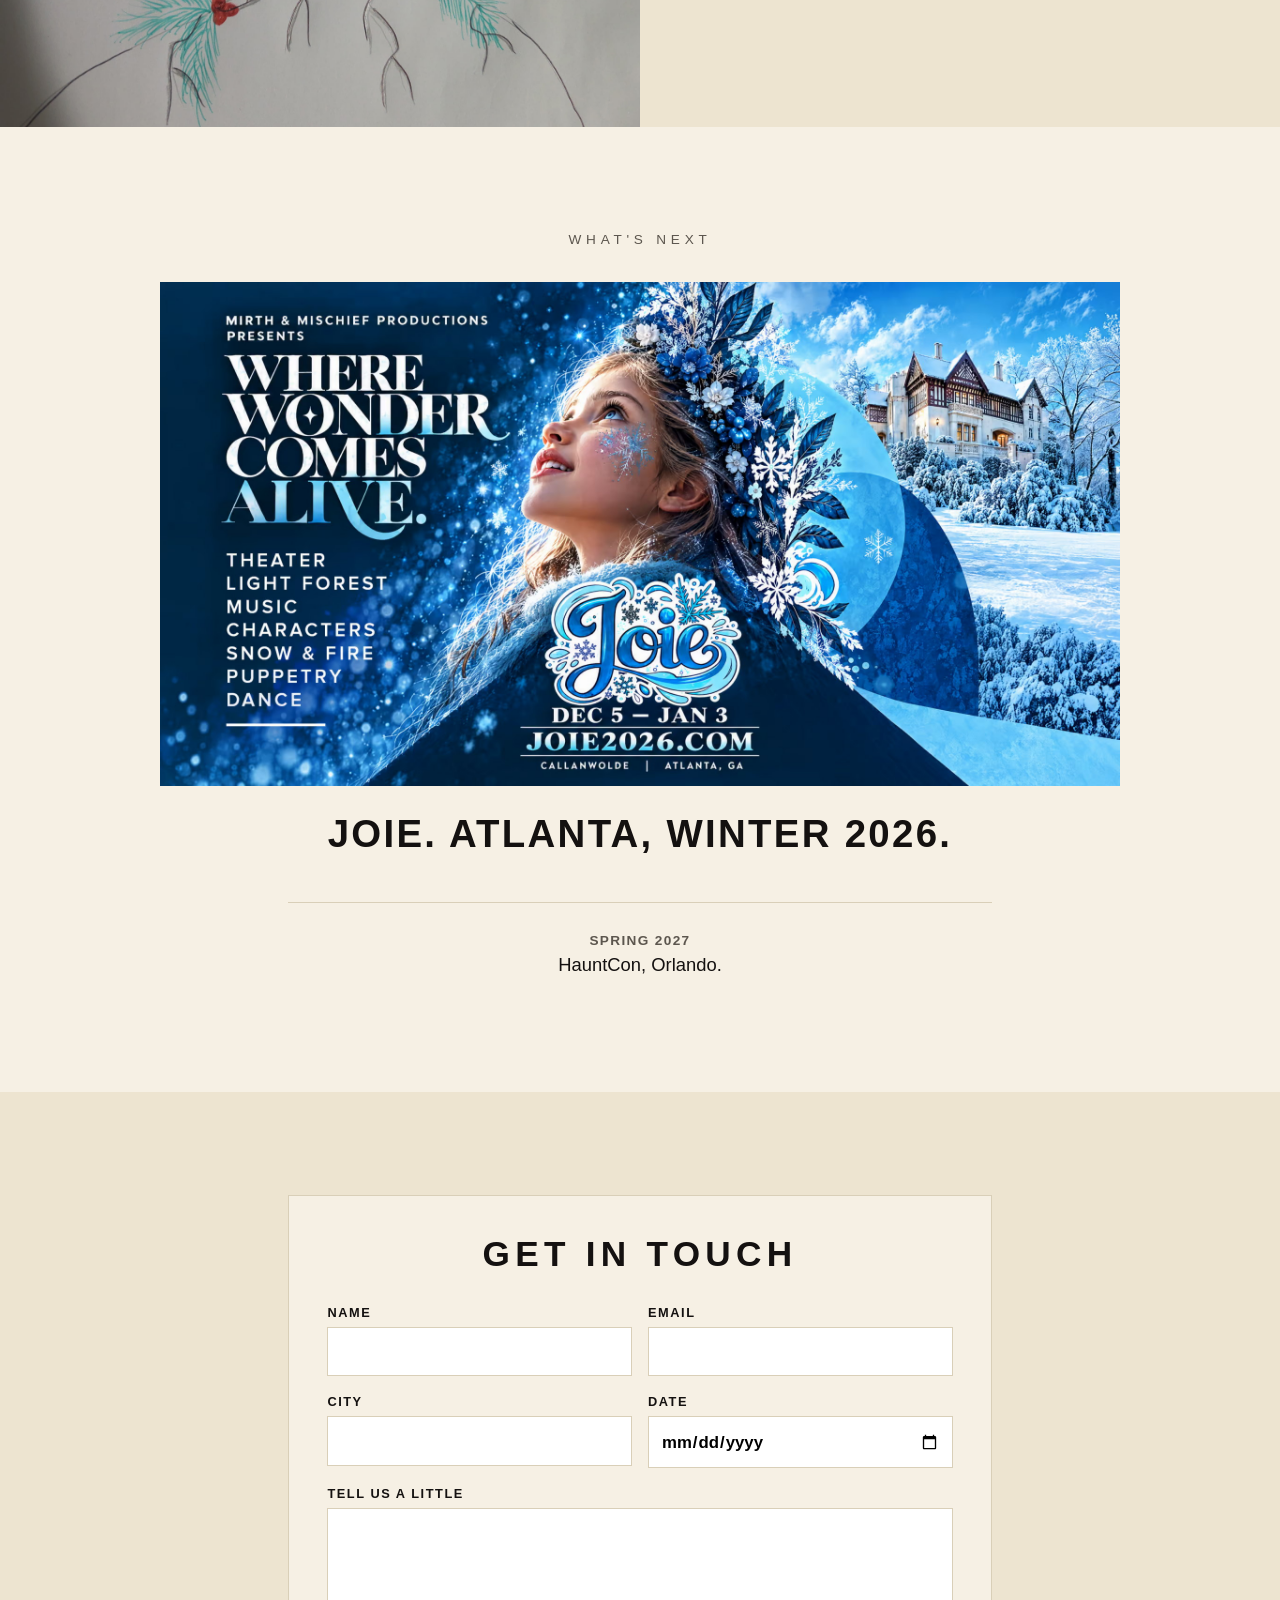
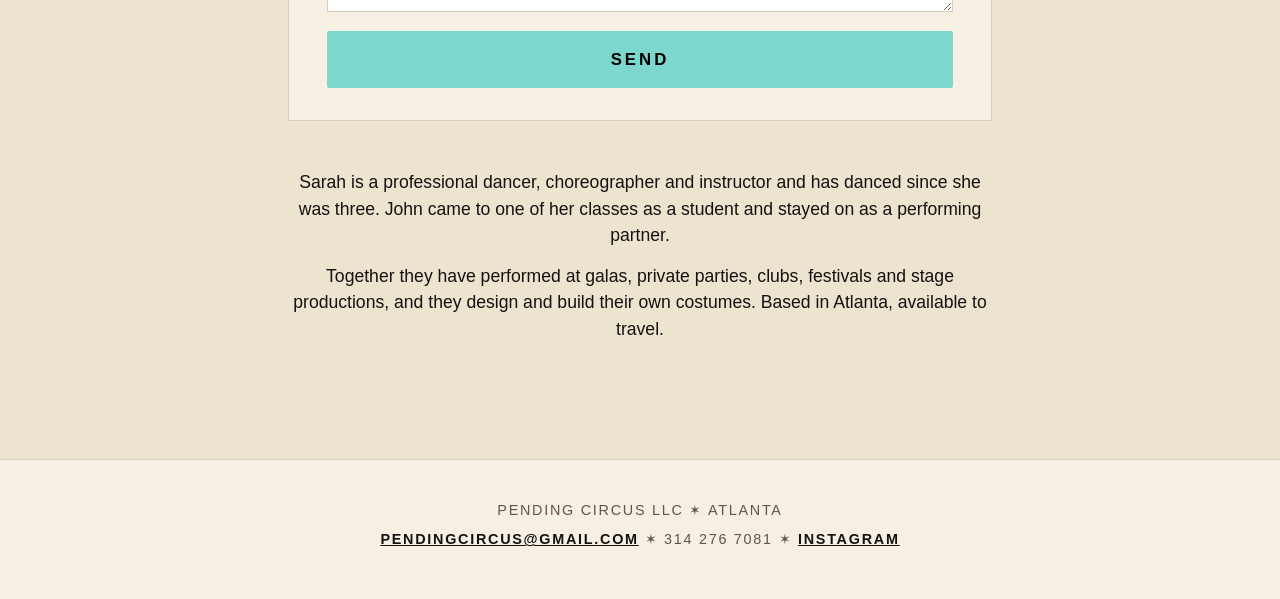
==== commit 2f8a1648: "Remove san jose staircase" ====
--- a/index.html
+++ b/index.html
@@ -171,7 +171,6 @@
         <img src="media/20261003_230801.jpg" alt="Performance photo" loading="lazy" decoding="async" />
         <img src="media/ballerina.jpeg" alt="Gold mirror cape at sunset" loading="lazy" decoding="async" />
         <img src="media/20261003_231554.jpg" alt="Performance photo" loading="lazy" decoding="async" />
-        <video src="media/san-jose-staircase.mp4" poster="media/staircase-poster.jpg" autoplay muted loop playsinline controls preload="auto" aria-label="Sarah and John performing on a staircase"></video>
         <img src="media/matrix-lift-pic.jpg" alt="Overhead partner lift in Matrix costumes on stage" loading="lazy" decoding="async" />
         <img src="media/matrix.jpeg" alt="Sarah and John performing in Matrix costumes, high kick under a crystal chandelier" loading="lazy" decoding="async" />
         <img src="media/IMG-20261003-WA0001.jpg" alt="Performance photo" loading="lazy" decoding="async" />
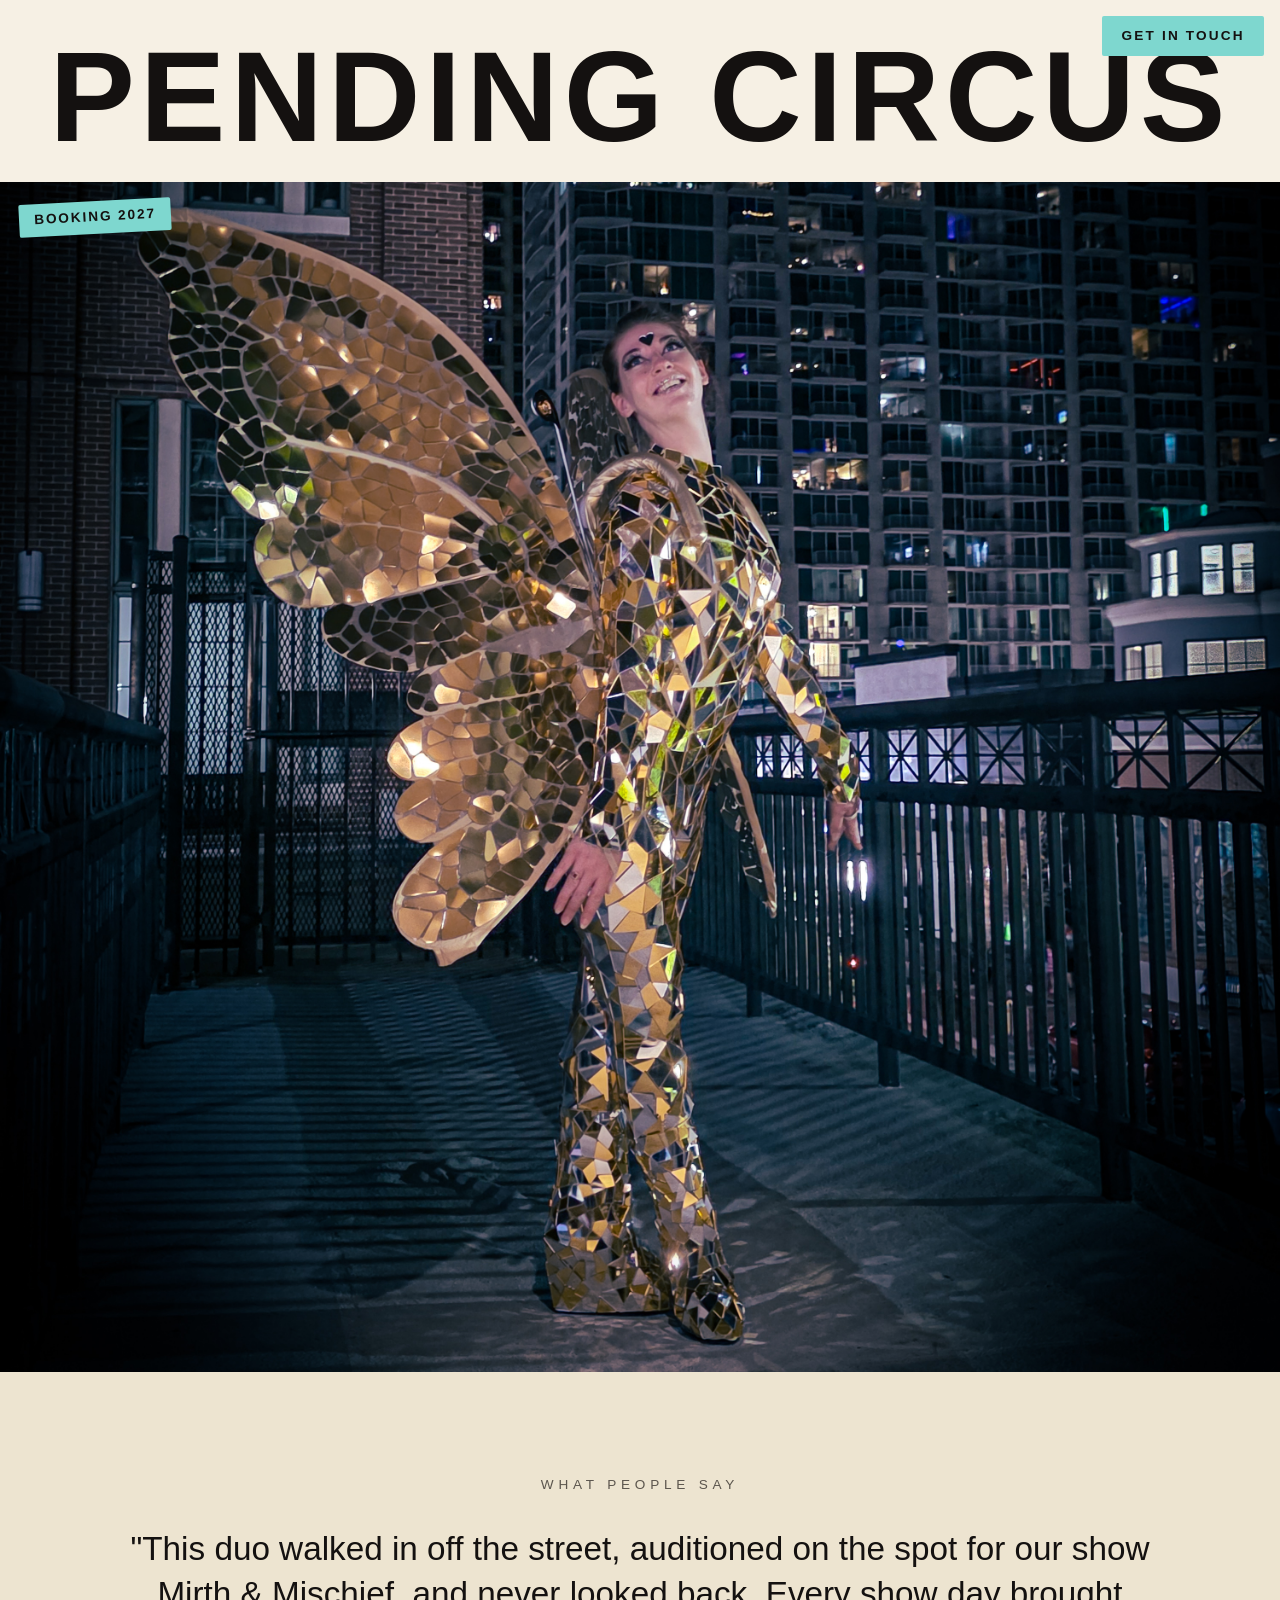
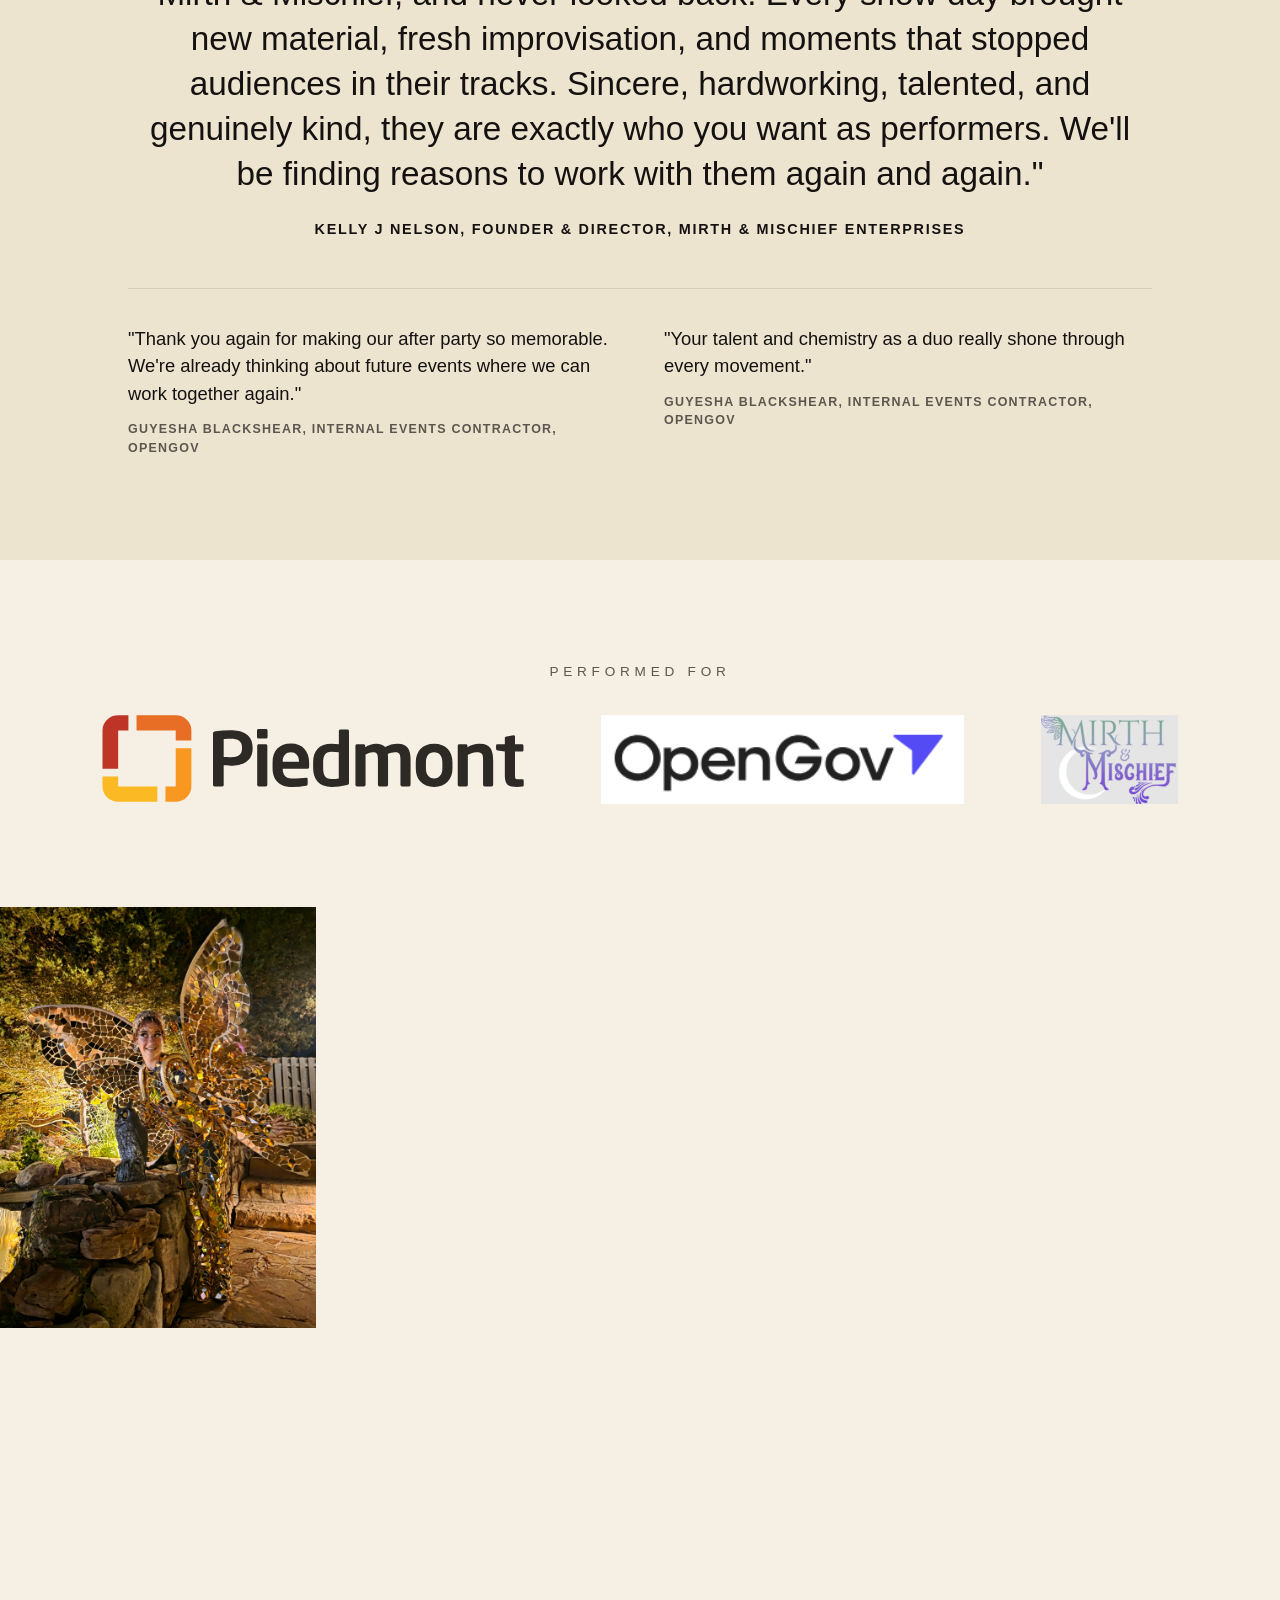
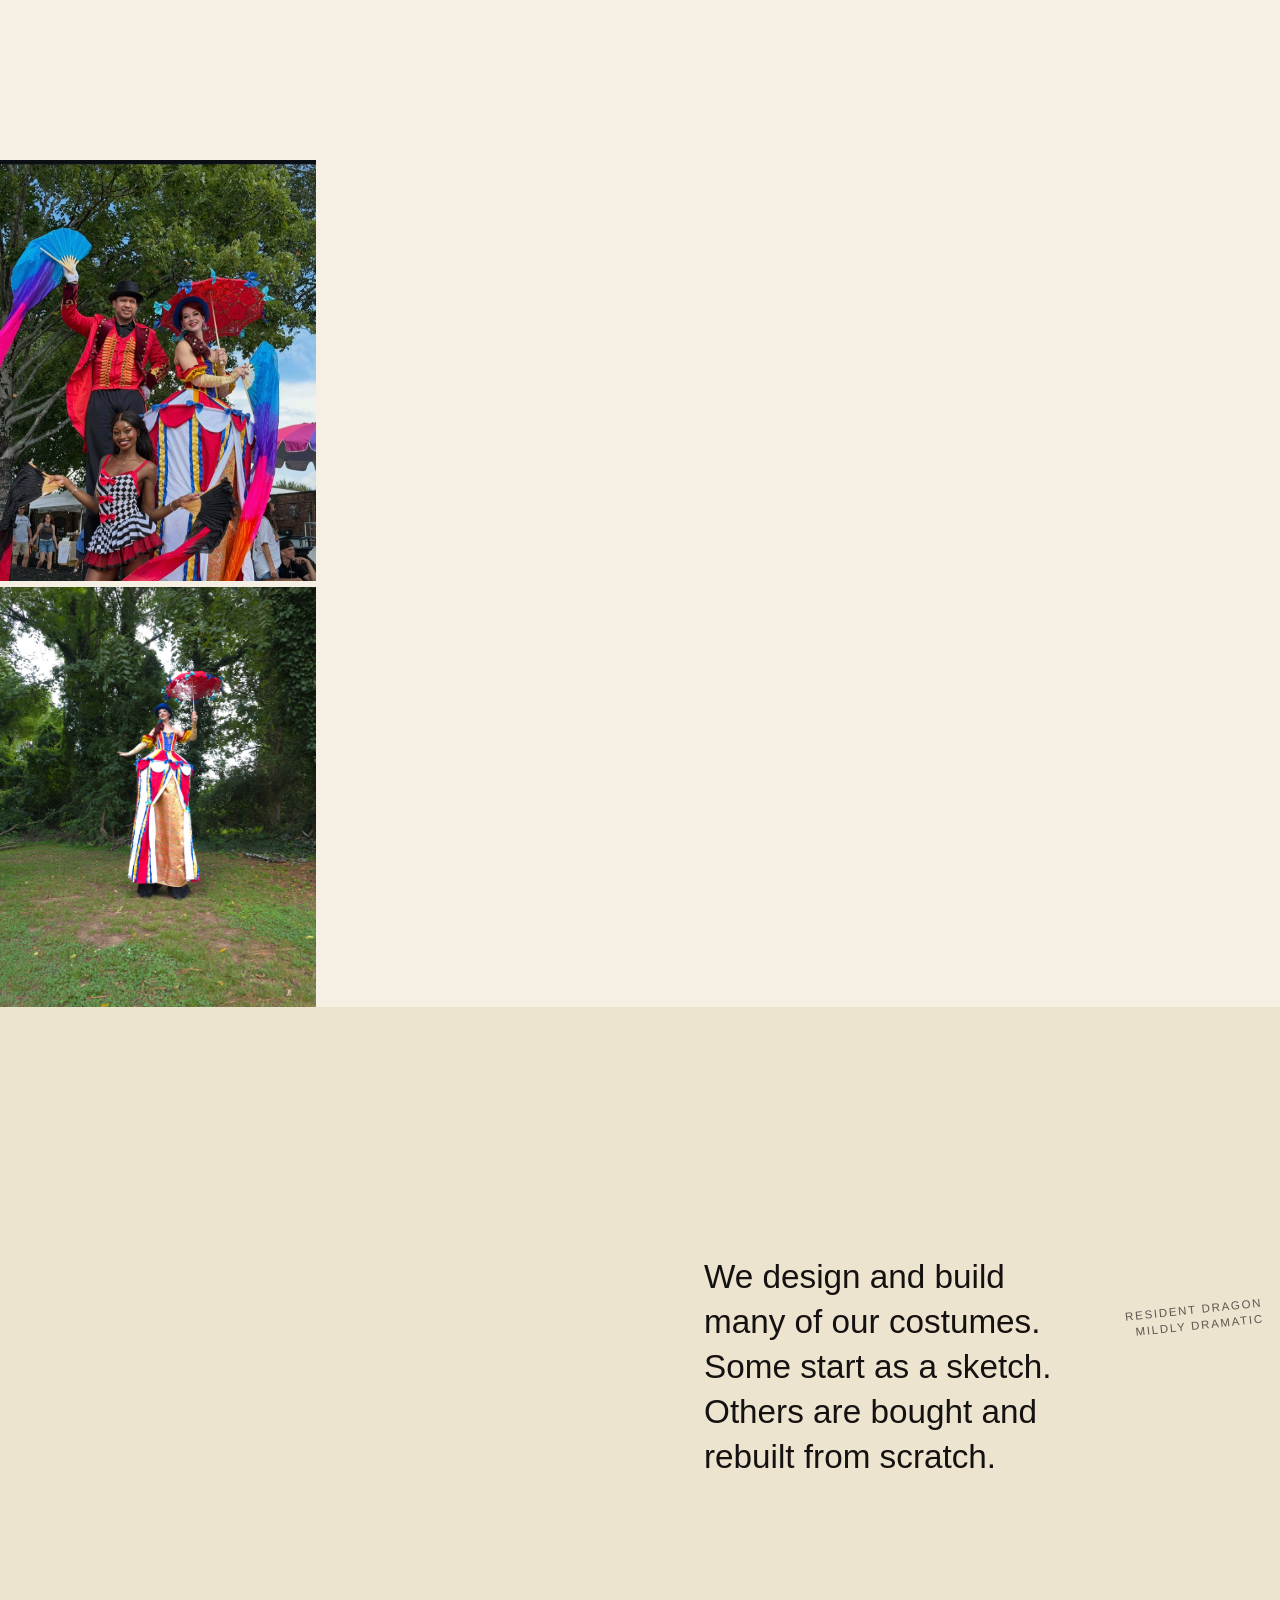
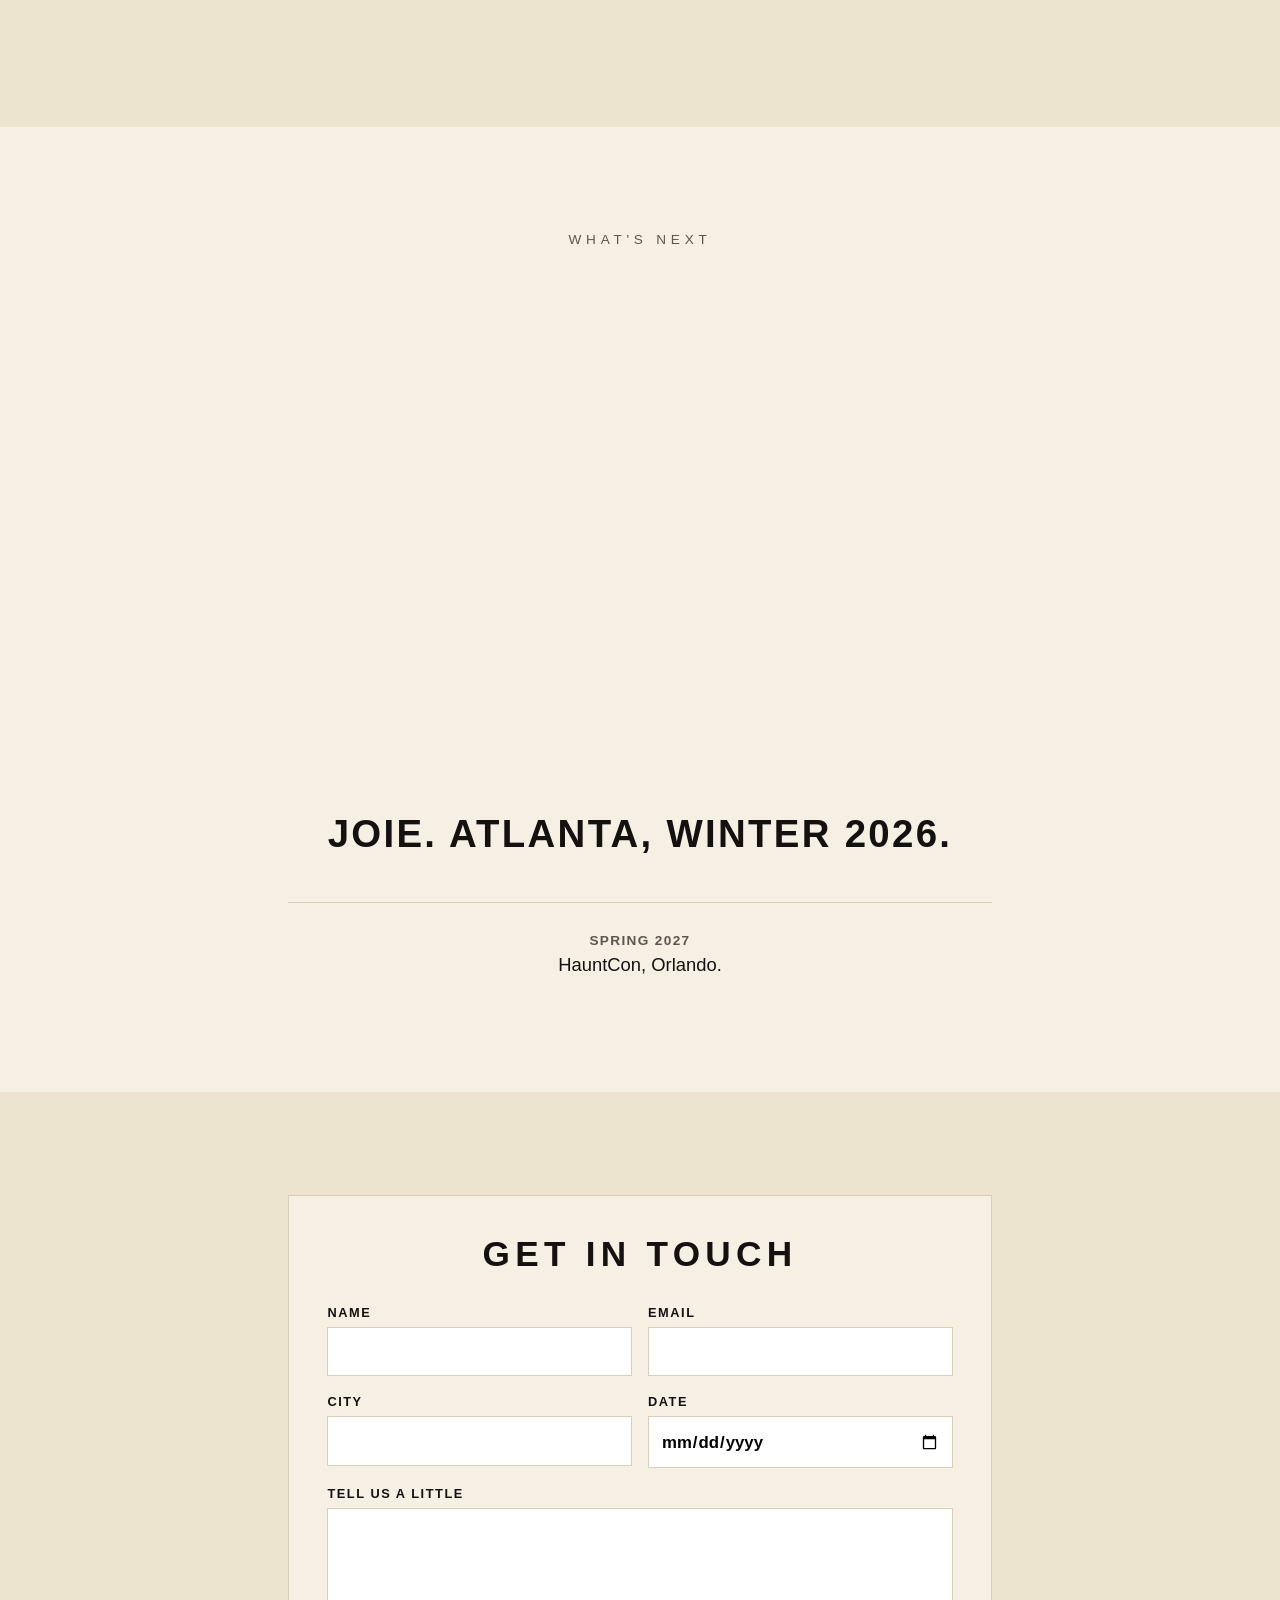
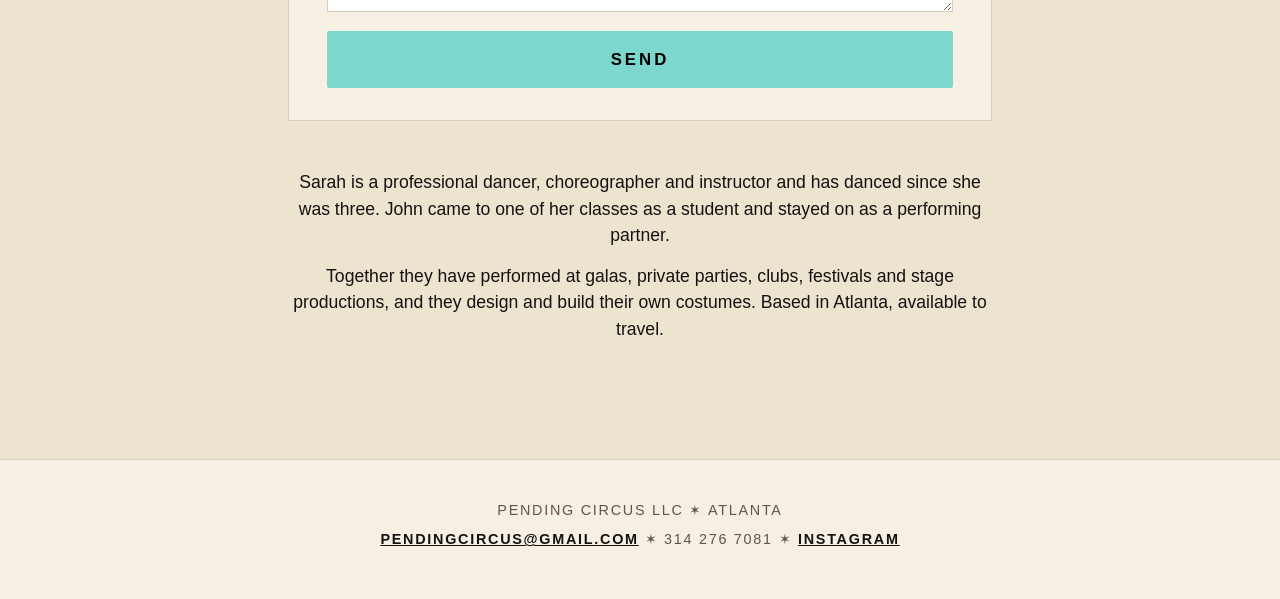
==== commit ed733921: "Add scarecrow" ====
--- a/index.html
+++ b/index.html
@@ -178,7 +178,7 @@
         <div class="insta-wrap">
           <blockquote class="instagram-media" data-instgrm-permalink="https://www.instagram.com/reel/DcjWBsKi9ga/" data-instgrm-version="14"></blockquote>
         </div>
-        <img src="media/tent_2.jpg" alt="Circus tent event performance" loading="lazy" decoding="async" />
+        <img src="media/scarecrow.jpg" alt="Scarecrow costume performance" loading="lazy" decoding="async" />
         <img src="media/tent_3.jpg" alt="Circus tent event performance" loading="lazy" decoding="async" />
         <img src="media/tent_4.jpg" alt="Circus tent event performance" loading="lazy" decoding="async" />
         <img src="media/tent_5.jpg" alt="Circus tent event performance" loading="lazy" decoding="async" />
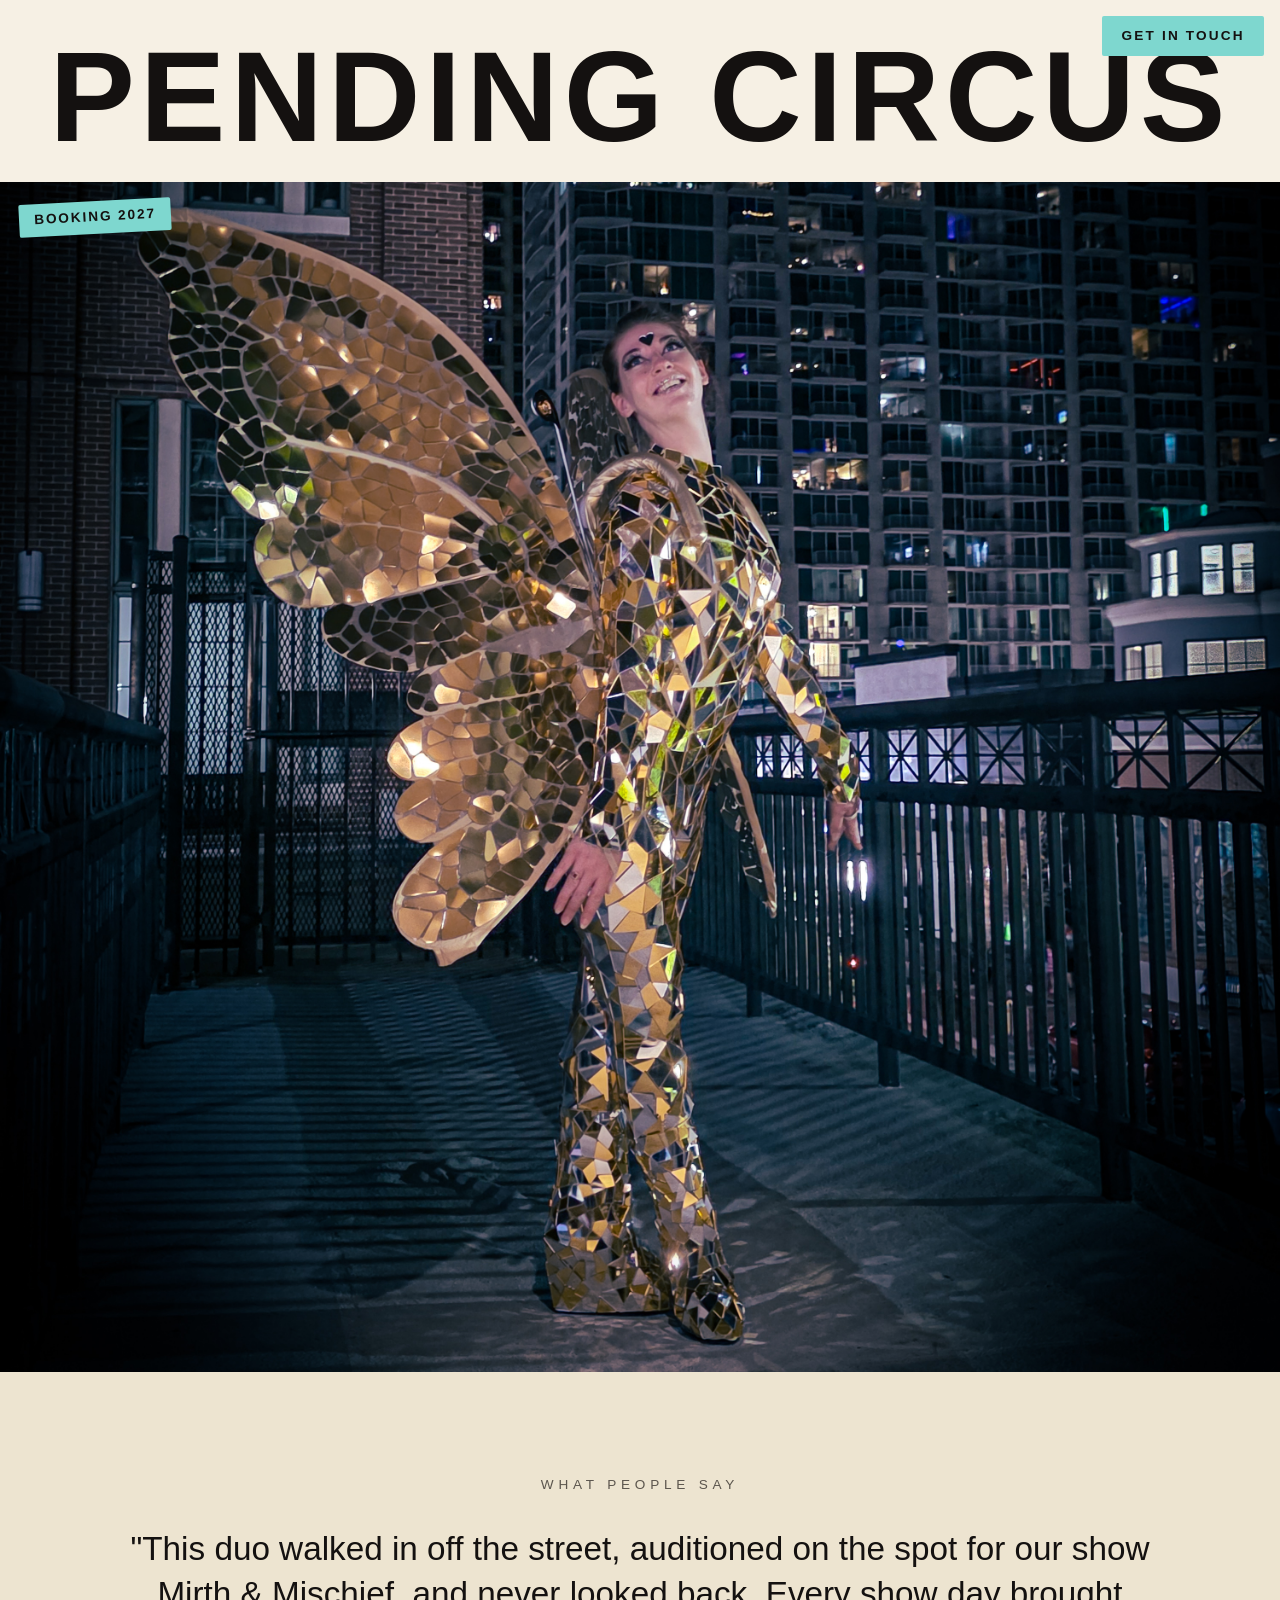
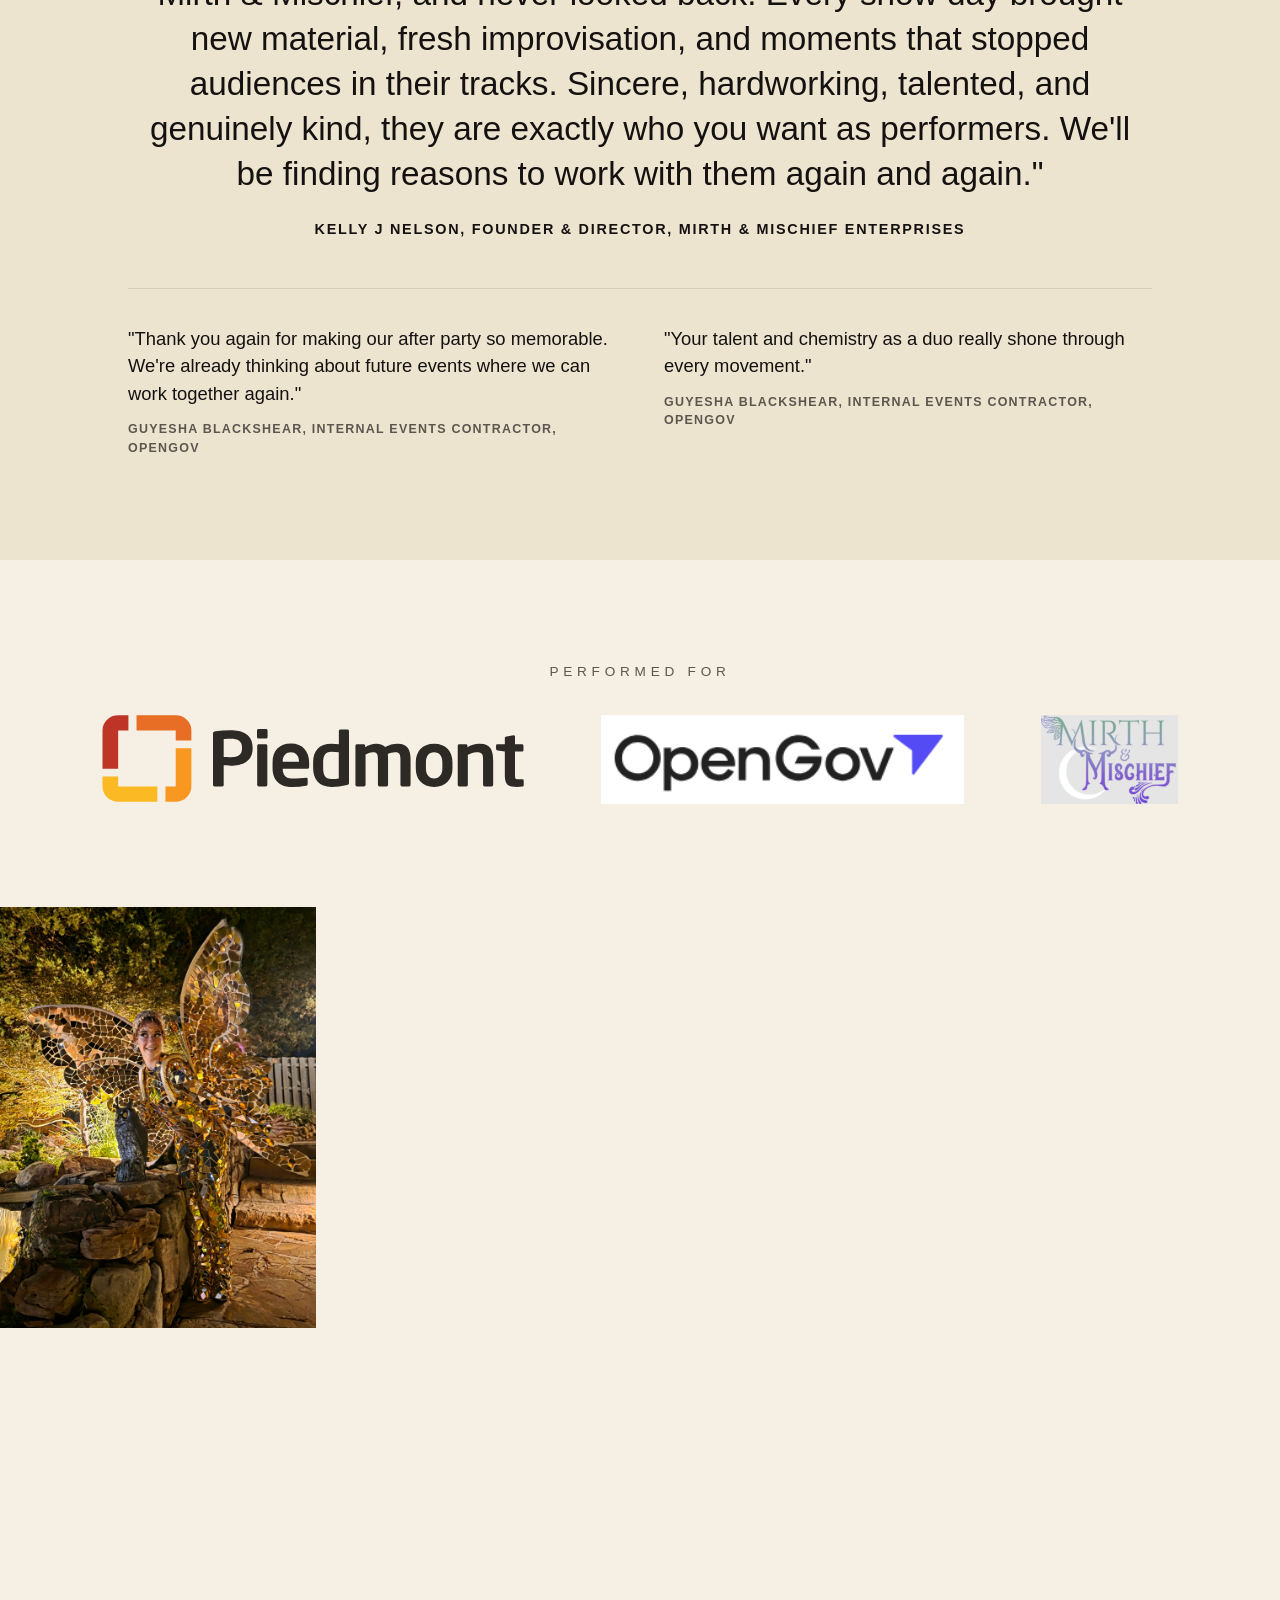
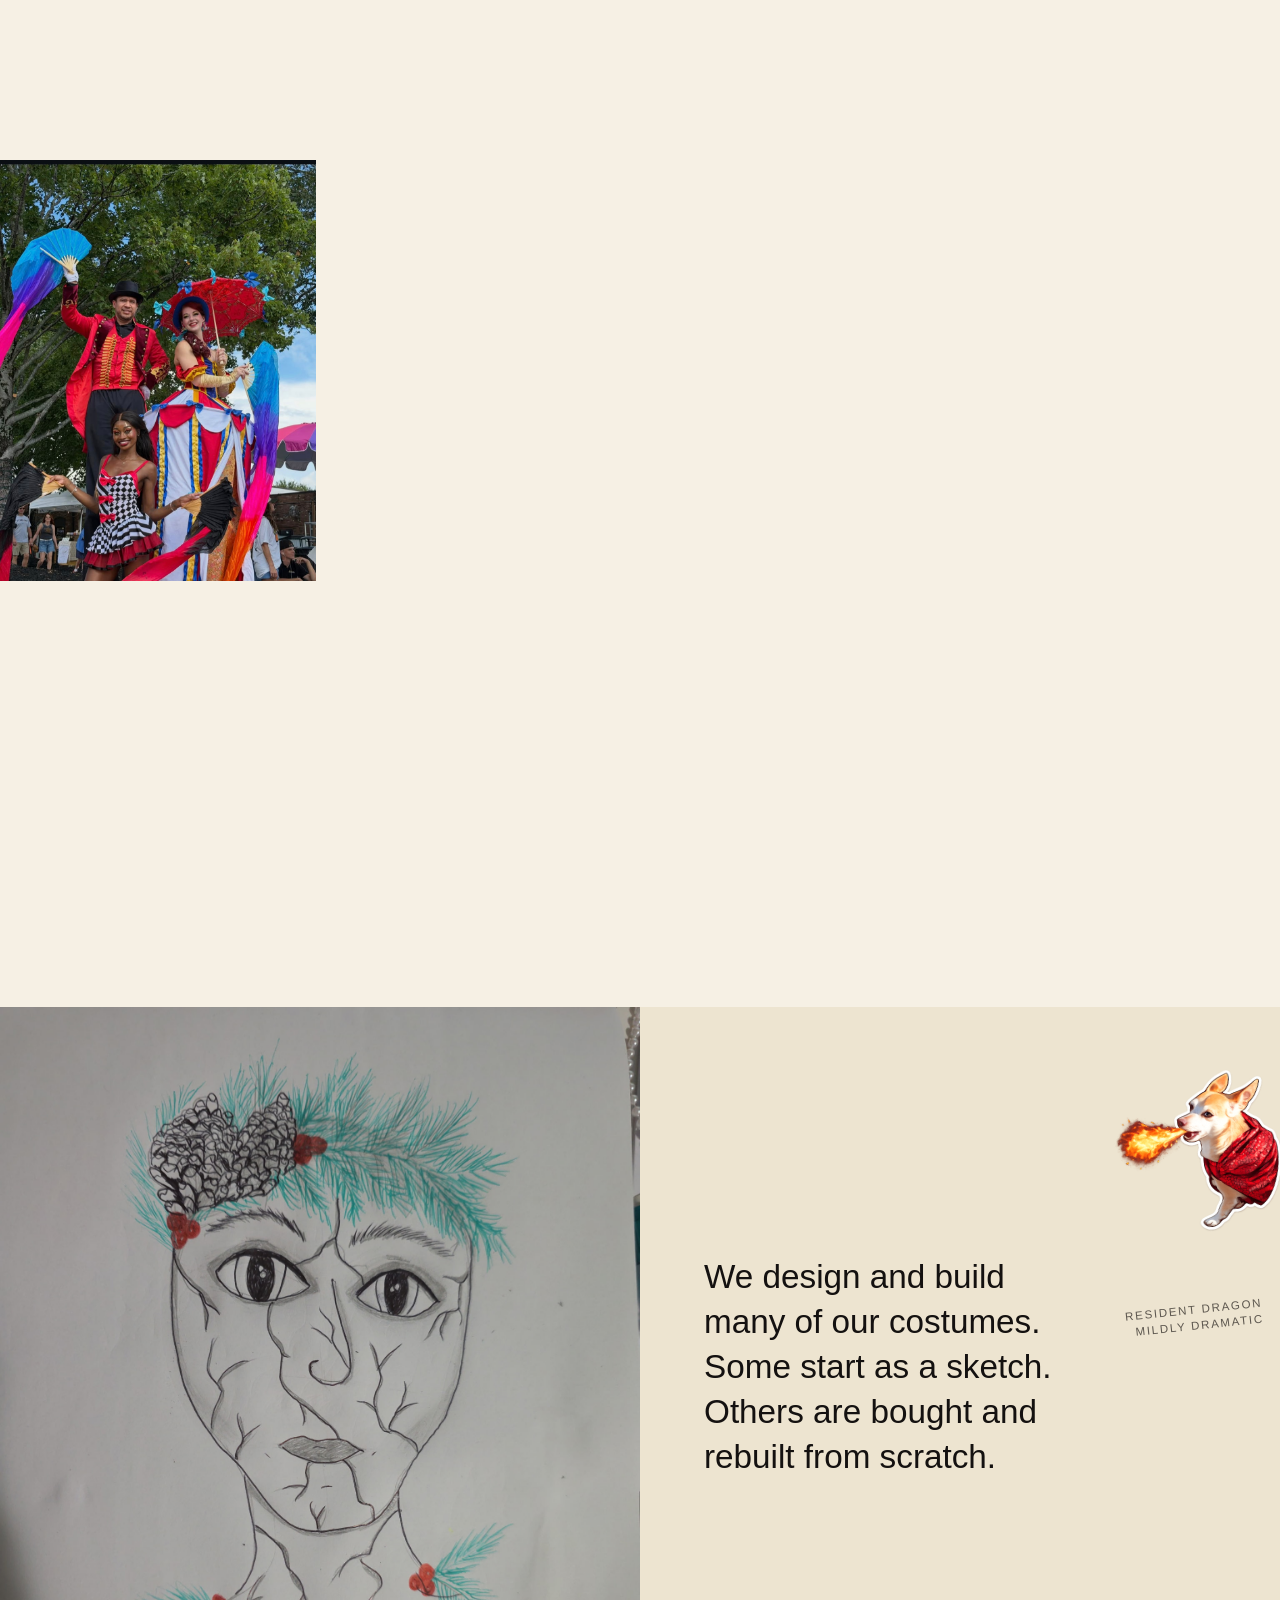
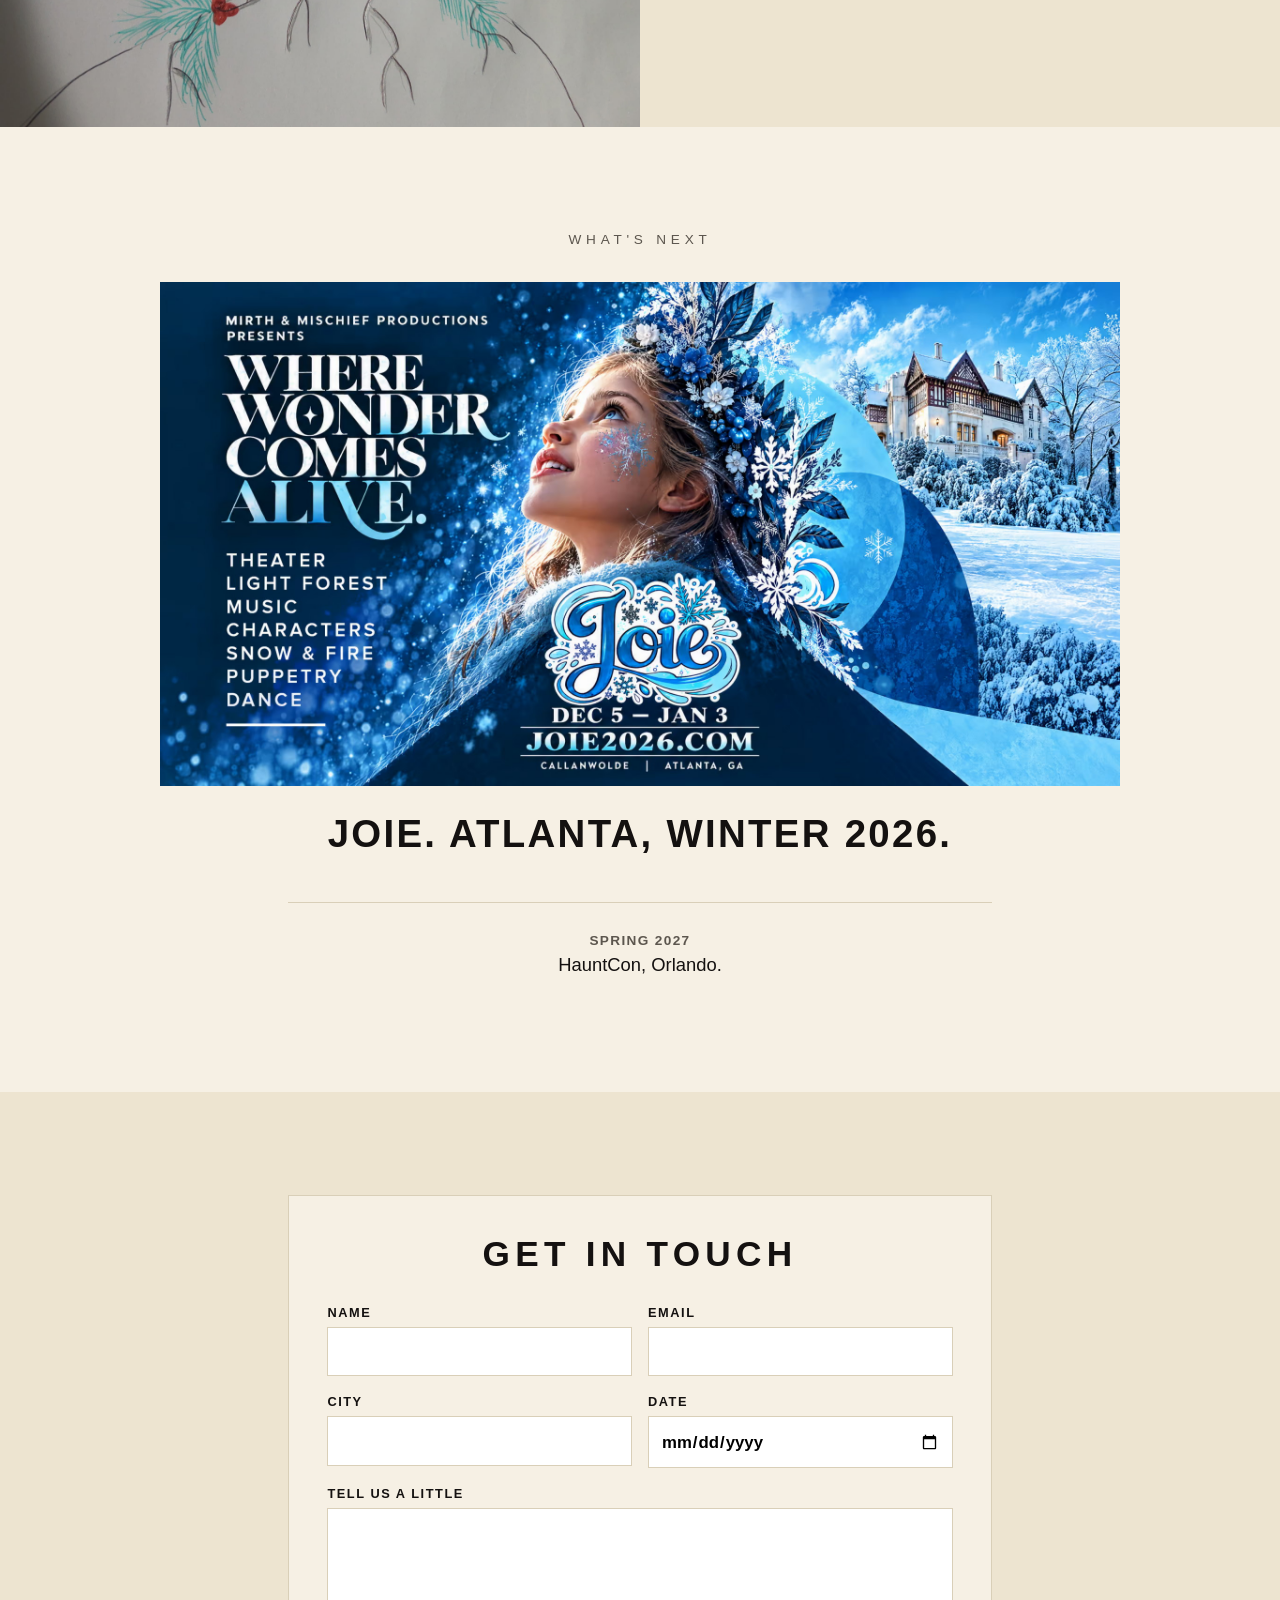
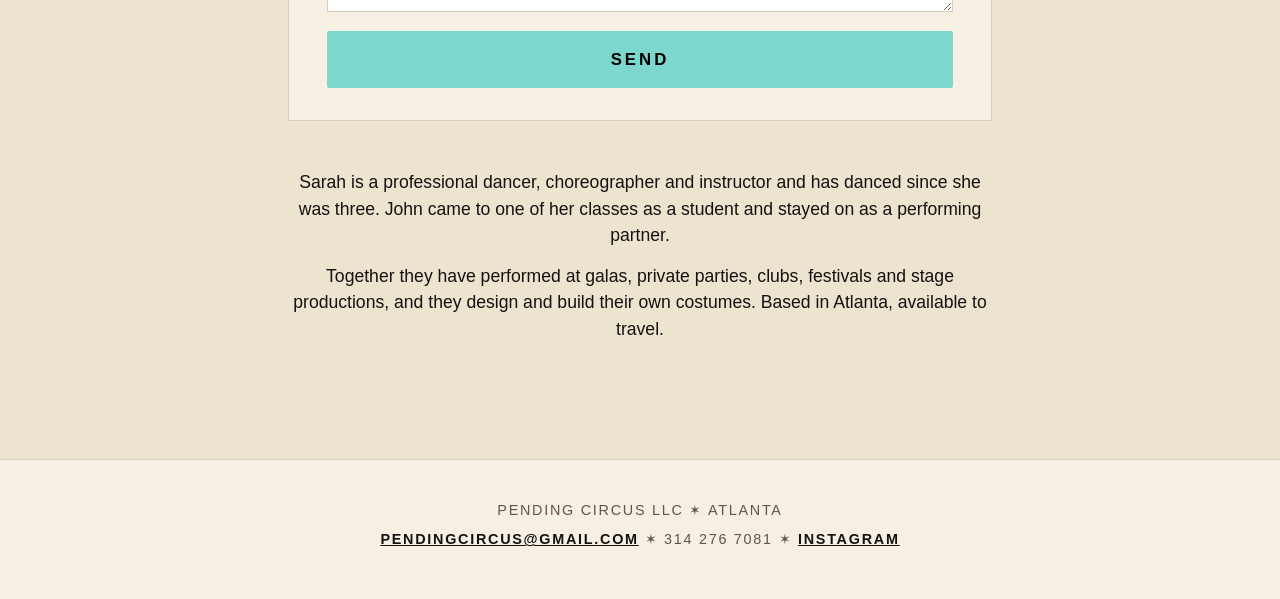
==== commit 990ffdeb: "Update the tent picture" ====
--- a/index.html
+++ b/index.html
@@ -180,7 +180,7 @@
         </div>
         <img src="media/scarecrow.jpg" alt="Scarecrow costume performance" loading="lazy" decoding="async" />
         <img src="media/tent_3.jpg" alt="Circus tent event performance" loading="lazy" decoding="async" />
-        <img src="media/tent_4.jpg" alt="Circus tent event performance" loading="lazy" decoding="async" />
+        <img src="media/tent_2.jpg" alt="Circus tent event performance" loading="lazy" decoding="async" />
         <img src="media/tent_5.jpg" alt="Circus tent event performance" loading="lazy" decoding="async" />
         <img src="media/tent_6.jpg" alt="Circus tent event performance" loading="lazy" decoding="async" />
       </div>
